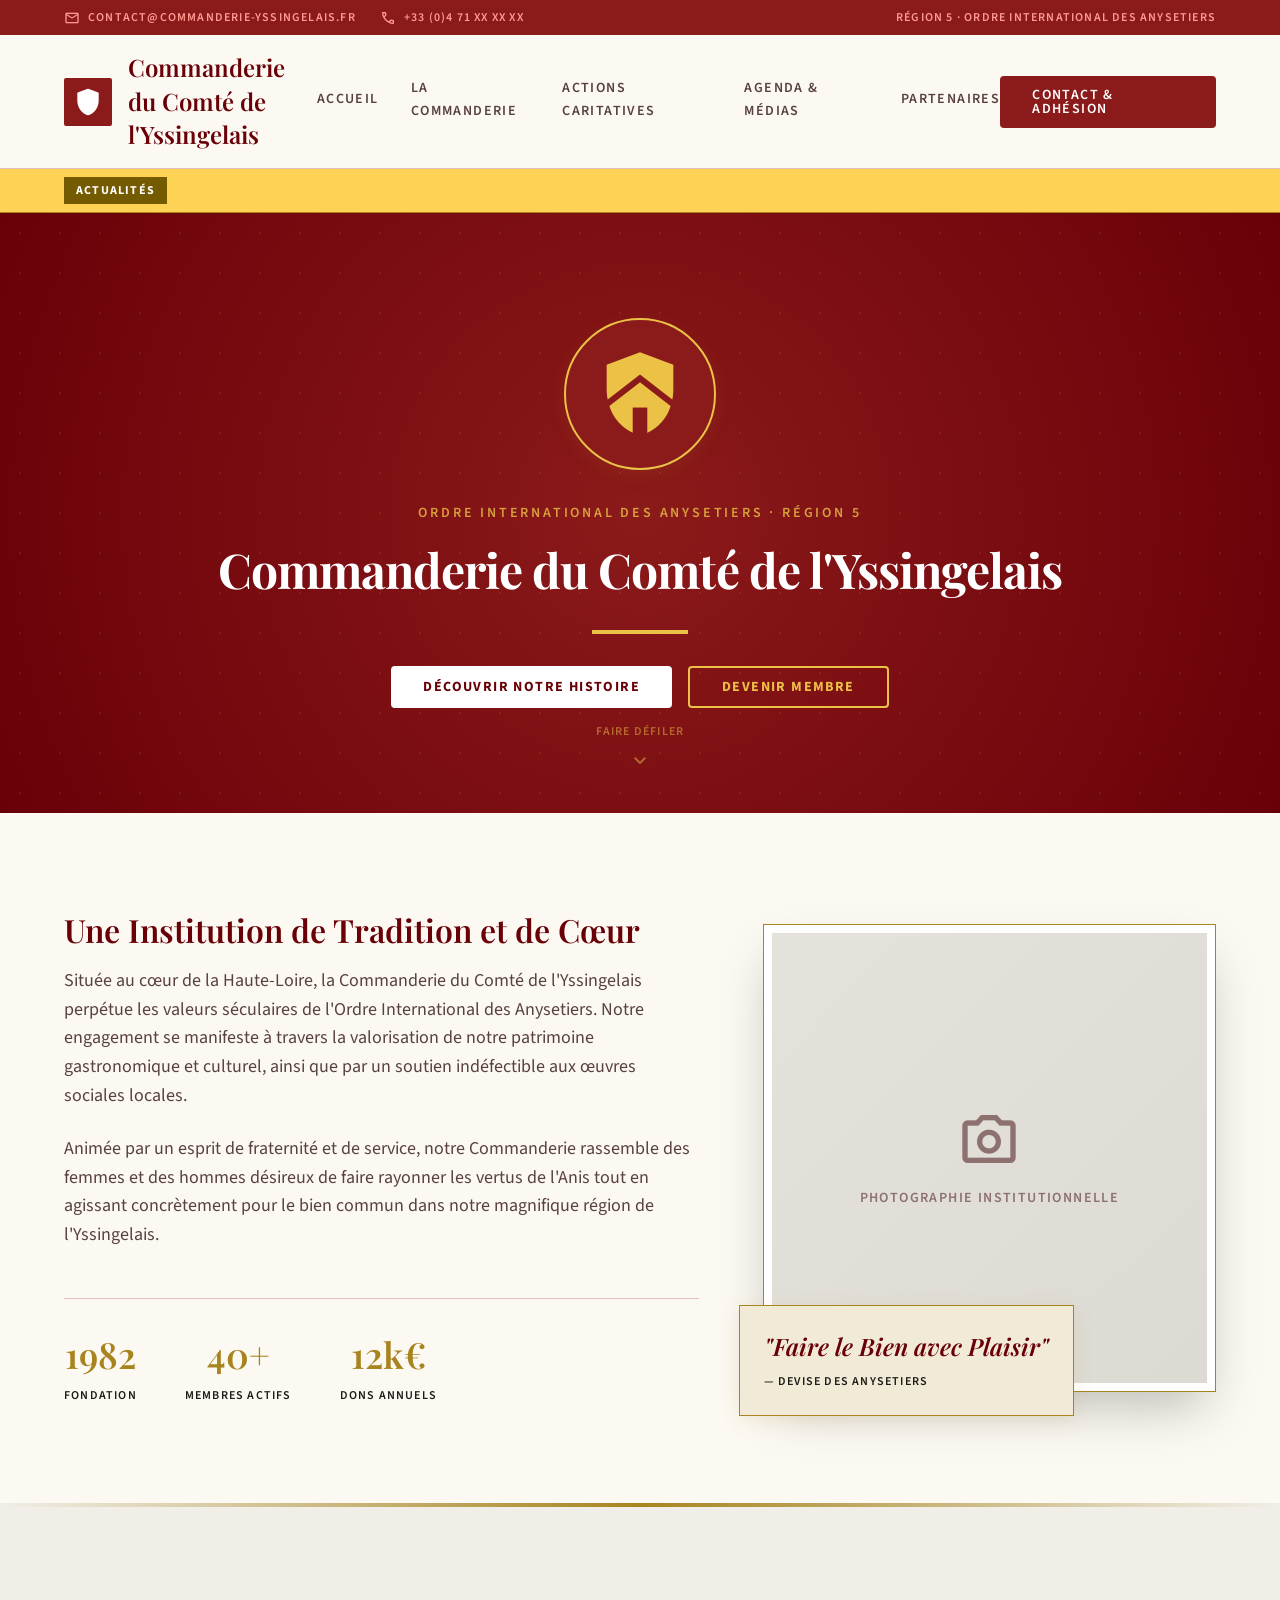
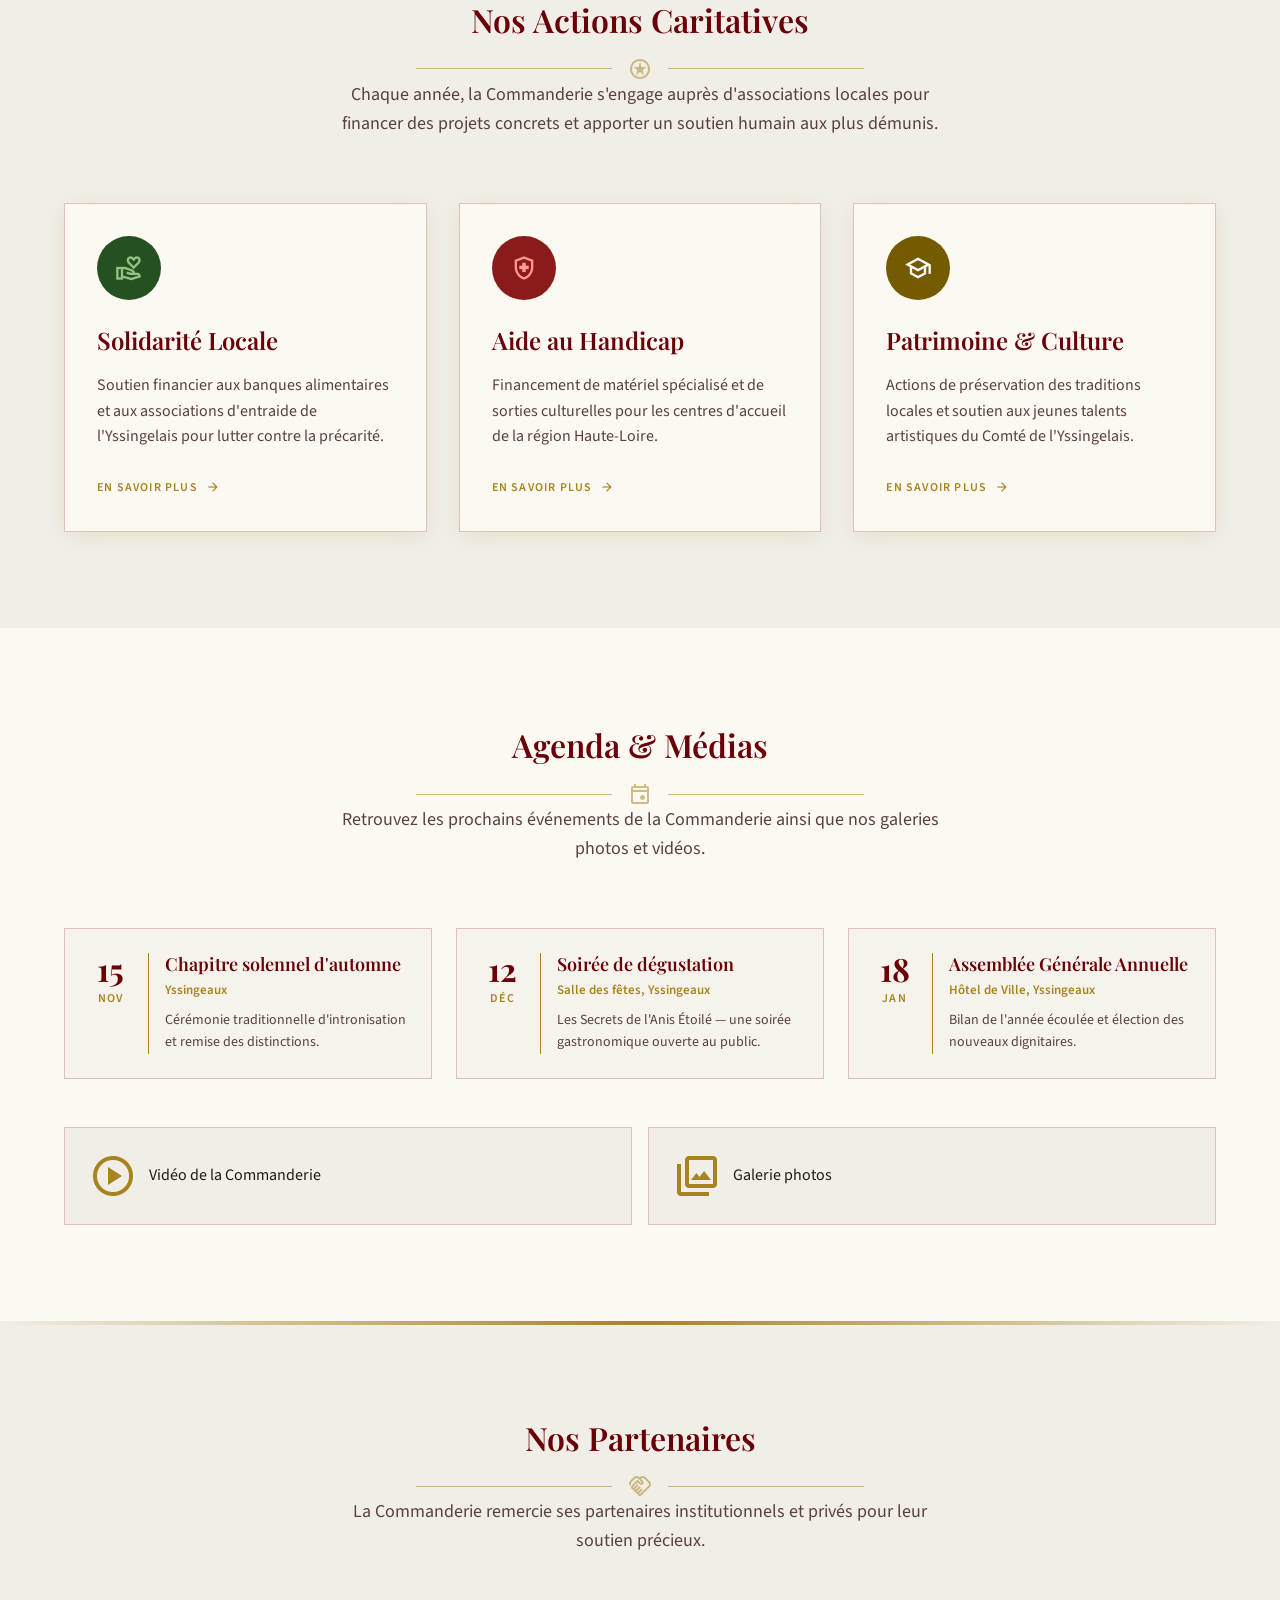
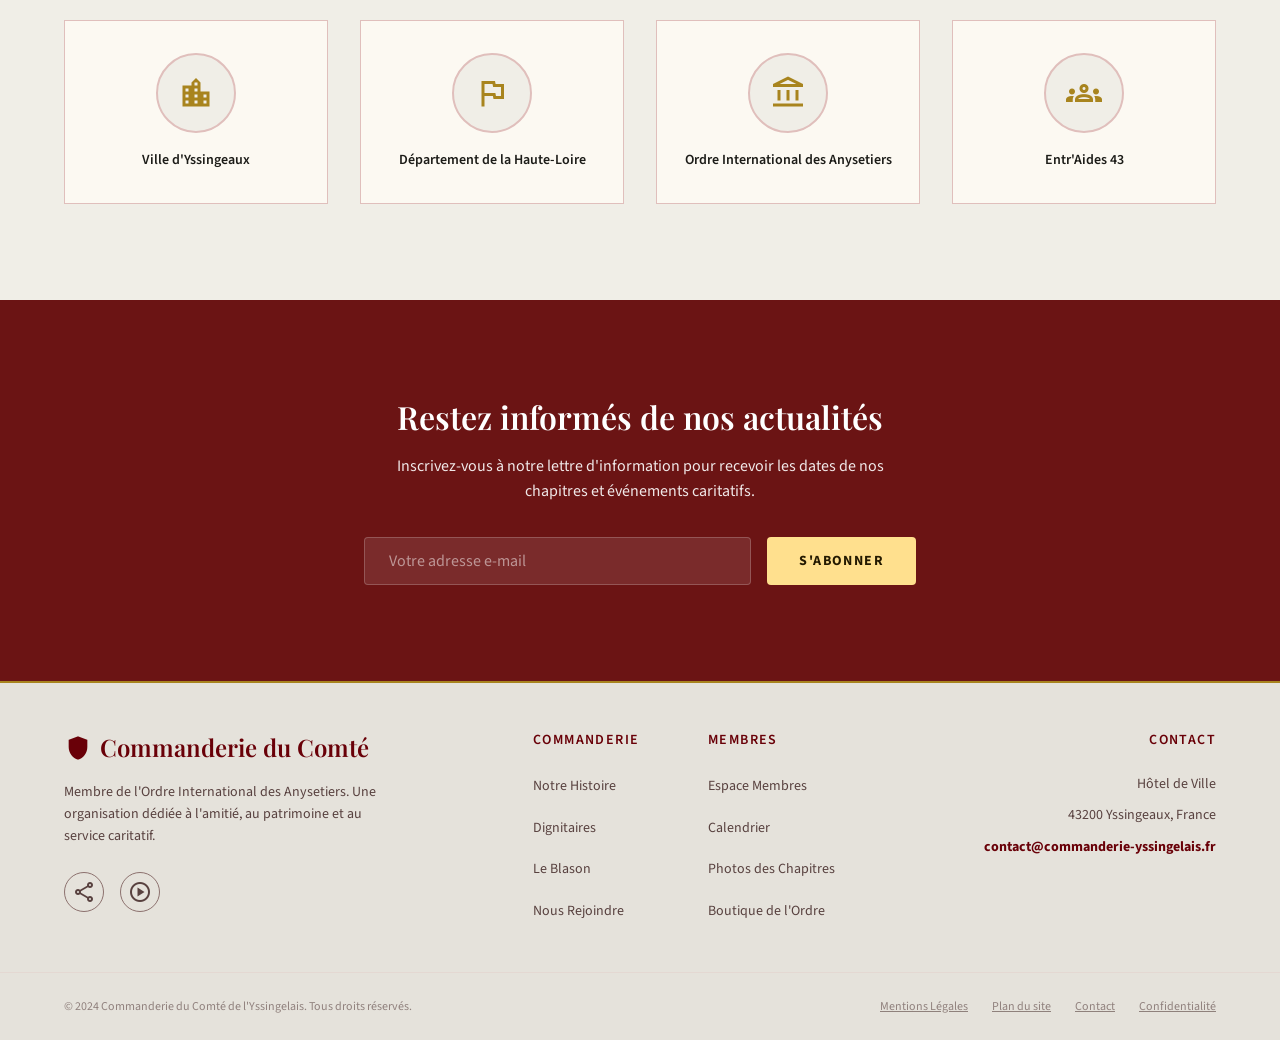
==== index.html @ c990028e "Premiere version" ====
<!DOCTYPE html>
<html lang="fr">
<head>
  <meta charset="UTF-8">
  <meta name="viewport" content="width=device-width, initial-scale=1.0">
  <title>Commanderie du Comté de l'Yssingelais | Accueil</title>
  <link rel="preconnect" href="https://fonts.googleapis.com">
  <link rel="preconnect" href="https://fonts.gstatic.com" crossorigin>
  <link href="https://fonts.googleapis.com/css2?family=Playfair+Display:ital,wght@0,400;0,600;0,700;1,400&family=Source+Sans+3:wght@400;600;700&display=swap" rel="stylesheet">
  <link href="https://fonts.googleapis.com/css2?family=Material+Symbols+Outlined:wght,FILL@100..700,0..1&display=swap" rel="stylesheet">
  <link rel="stylesheet" href="styles.css">
</head>
<body>
  <!-- Top Info Bar -->
  <div class="top-bar">
    <div class="container top-bar-inner">
      <div class="top-bar-contacts">
        <a href="mailto:contact@commanderie-yssingelais.fr" class="top-bar-link">
          <span class="material-symbols-outlined icon-sm">mail</span>
          contact@commanderie-yssingelais.fr
        </a>
        <span class="top-bar-link">
          <span class="material-symbols-outlined icon-sm">call</span>
          +33 (0)4 71 XX XX XX
        </span>
      </div>
      <div class="top-bar-region">Région 5 · Ordre International des Anysetiers</div>
    </div>
  </div>

  <!-- Header -->
  <header class="header">
    <div class="container header-inner">
      <div class="header-brand">
        <div class="brand-icon">
          <span class="material-symbols-outlined icon-shield">shield</span>
        </div>
        <div class="brand-title">Commanderie du Comté de l'Yssingelais</div>
      </div>
      <nav class="nav-desktop" id="navDesktop">
        <a href="#accueil" class="nav-link active">Accueil</a>
        <a href="#commanderie" class="nav-link">La Commanderie</a>
        <a href="#actions" class="nav-link">Actions caritatives</a>
        <a href="#agenda" class="nav-link">Agenda &amp; Médias</a>
        <a href="#partenaires" class="nav-link">Partenaires</a>
      </nav>
      <div class="header-actions">
        <a href="#contact" class="btn btn-primary">Contact &amp; Adhésion</a>
        <button class="menu-toggle" id="menuToggle" aria-label="Menu">
          <span class="material-symbols-outlined text-primary">menu</span>
        </button>
      </div>
    </div>
    <!-- Mobile Nav -->
    <div class="nav-mobile" id="navMobile">
      <a href="#accueil" class="nav-link active">Accueil</a>
      <a href="#commanderie" class="nav-link">La Commanderie</a>
      <a href="#actions" class="nav-link">Actions caritatives</a>
      <a href="#agenda" class="nav-link">Agenda &amp; Médias</a>
      <a href="#partenaires" class="nav-link">Partenaires</a>
      <a href="#contact" class="nav-link">Contact &amp; Adhésion</a>
    </div>
  </header>

  <!-- News Ticker -->
  <div class="ticker">
    <div class="container ticker-inner">
      <div class="ticker-label">ACTUALITÉS</div>
      <div class="ticker-track-wrap">
        <div class="ticker-track" id="tickerTrack">
          <span>Chapitre solennel d'automne — 15 novembre 2025 à Yssingeaux</span>
          <span class="ticker-bullet">◆</span>
          <span>Don de 2 500 € remis à l'association Entr'Aides 43</span>
          <span class="ticker-bullet">◆</span>
          <span>Prochaine soirée de dégustation — Secrets de l'Anis Étoilé</span>
          <span class="ticker-bullet">◆</span>
          <span>Inauguration de la nouvelle stèle commémorative en Haute-Loire</span>
        </div>
      </div>
    </div>
  </div>

  <main>
    <!-- Hero -->
    <section id="accueil" class="hero">
      <div class="hero-overlay"></div>
      <div class="hero-content">
        <div class="hero-emblem">
          <span class="material-symbols-outlined icon-emblem">shield_with_house</span>
        </div>
        <p class="hero-subtitle">ORDRE INTERNATIONAL DES ANYSETIERS · RÉGION 5</p>
        <h1 class="hero-title">Commanderie du Comté de l'Yssingelais</h1>
        <div class="hero-divider"></div>
        <div class="hero-buttons">
          <a href="#commanderie" class="btn btn-light">Découvrir notre histoire</a>
          <a href="#contact" class="btn btn-outline-light">Devenir membre</a>
        </div>
      </div>
      <div class="hero-scroll">
        <span class="scroll-label">Faire défiler</span>
        <span class="material-symbols-outlined">expand_more</span>
      </div>
    </section>

    <!-- Presentation -->
    <section id="commanderie" class="section section-presentation">
      <div class="container">
        <div class="pres-grid">
          <div class="pres-text">
            <h2 class="section-title">Une Institution de Tradition et de Cœur</h2>
            <div class="pres-body">
              <p>Située au cœur de la Haute-Loire, la Commanderie du Comté de l'Yssingelais perpétue les valeurs séculaires de l'Ordre International des Anysetiers. Notre engagement se manifeste à travers la valorisation de notre patrimoine gastronomique et culturel, ainsi que par un soutien indéfectible aux œuvres sociales locales.</p>
              <p>Animée par un esprit de fraternité et de service, notre Commanderie rassemble des femmes et des hommes désireux de faire rayonner les vertus de l'Anis tout en agissant concrètement pour le bien commun dans notre magnifique région de l'Yssingelais.</p>
            </div>
            <div class="pres-stats">
              <div class="stat">
                <span class="stat-number">1982</span>
                <span class="stat-label">Fondation</span>
              </div>
              <div class="stat">
                <span class="stat-number">40+</span>
                <span class="stat-label">Membres Actifs</span>
              </div>
              <div class="stat">
                <span class="stat-number">12k€</span>
                <span class="stat-label">Dons Annuels</span>
              </div>
            </div>
          </div>
          <div class="pres-image-wrap">
            <div class="pres-image-frame">
              <div class="pres-image-placeholder">
                <span class="material-symbols-outlined icon-placeholder">photo_camera</span>
                <span class="placeholder-text">Photographie institutionnelle</span>
              </div>
            </div>
            <div class="pres-quote">
              <p class="quote-text">"Faire le Bien avec Plaisir"</p>
              <p class="quote-author">— Devise des Anysetiers</p>
            </div>
          </div>
        </div>
      </div>
    </section>

    <!-- Actions -->
    <section id="actions" class="section section-actions">
      <div class="section-accent-line"></div>
      <div class="container">
        <div class="section-header-center">
          <h2 class="section-title">Nos Actions Caritatives</h2>
          <div class="heraldic-divider">
            <span class="material-symbols-outlined text-gold">stars</span>
          </div>
          <p class="section-desc">Chaque année, la Commanderie s'engage auprès d'associations locales pour financer des projets concrets et apporter un soutien humain aux plus démunis.</p>
        </div>
        <div class="cards-grid">
          <div class="card">
            <div class="card-icon card-icon-green">
              <span class="material-symbols-outlined">volunteer_activism</span>
            </div>
            <h3 class="card-title">Solidarité Locale</h3>
            <p class="card-text">Soutien financier aux banques alimentaires et aux associations d'entraide de l'Yssingelais pour lutter contre la précarité.</p>
            <a href="#" class="card-link">En savoir plus <span class="material-symbols-outlined icon-arrow">arrow_forward</span></a>
          </div>
          <div class="card">
            <div class="card-icon card-icon-red">
              <span class="material-symbols-outlined">health_and_safety</span>
            </div>
            <h3 class="card-title">Aide au Handicap</h3>
            <p class="card-text">Financement de matériel spécialisé et de sorties culturelles pour les centres d'accueil de la région Haute-Loire.</p>
            <a href="#" class="card-link">En savoir plus <span class="material-symbols-outlined icon-arrow">arrow_forward</span></a>
          </div>
          <div class="card">
            <div class="card-icon card-icon-gold">
              <span class="material-symbols-outlined">school</span>
            </div>
            <h3 class="card-title">Patrimoine &amp; Culture</h3>
            <p class="card-text">Actions de préservation des traditions locales et soutien aux jeunes talents artistiques du Comté de l'Yssingelais.</p>
            <a href="#" class="card-link">En savoir plus <span class="material-symbols-outlined icon-arrow">arrow_forward</span></a>
          </div>
        </div>
      </div>
    </section>

    <!-- Agenda -->
    <section id="agenda" class="section section-agenda">
      <div class="container">
        <div class="section-header-center">
          <h2 class="section-title">Agenda &amp; Médias</h2>
          <div class="heraldic-divider">
            <span class="material-symbols-outlined text-gold">event</span>
          </div>
          <p class="section-desc">Retrouvez les prochains événements de la Commanderie ainsi que nos galeries photos et vidéos.</p>
        </div>
        <div class="agenda-grid">
          <div class="event-card">
            <div class="event-date">
              <span class="event-day">15</span>
              <span class="event-month">NOV</span>
            </div>
            <div class="event-info">
              <h4>Chapitre solennel d'automne</h4>
              <p class="event-location">Yssingeaux</p>
              <p class="event-desc">Cérémonie traditionnelle d'intronisation et remise des distinctions.</p>
            </div>
          </div>
          <div class="event-card">
            <div class="event-date">
              <span class="event-day">12</span>
              <span class="event-month">DÉC</span>
            </div>
            <div class="event-info">
              <h4>Soirée de dégustation</h4>
              <p class="event-location">Salle des fêtes, Yssingeaux</p>
              <p class="event-desc">Les Secrets de l'Anis Étoilé — une soirée gastronomique ouverte au public.</p>
            </div>
          </div>
          <div class="event-card">
            <div class="event-date">
              <span class="event-day">18</span>
              <span class="event-month">JAN</span>
            </div>
            <div class="event-info">
              <h4>Assemblée Générale Annuelle</h4>
              <p class="event-location">Hôtel de Ville, Yssingeaux</p>
              <p class="event-desc">Bilan de l'année écoulée et élection des nouveaux dignitaires.</p>
            </div>
          </div>
        </div>
        <div class="media-gallery">
          <div class="media-item media-placeholder">
            <span class="material-symbols-outlined icon-media">play_circle</span>
            <span>Vidéo de la Commanderie</span>
          </div>
          <div class="media-item media-placeholder">
            <span class="material-symbols-outlined icon-media">photo_library</span>
            <span>Galerie photos</span>
          </div>
        </div>
      </div>
    </section>

    <!-- Partenaires -->
    <section id="partenaires" class="section section-partenaires">
      <div class="section-accent-line"></div>
      <div class="container">
        <div class="section-header-center">
          <h2 class="section-title">Nos Partenaires</h2>
          <div class="heraldic-divider">
            <span class="material-symbols-outlined text-gold">handshake</span>
          </div>
          <p class="section-desc">La Commanderie remercie ses partenaires institutionnels et privés pour leur soutien précieux.</p>
        </div>
        <div class="partners-grid">
          <div class="partner-card">
            <div class="partner-placeholder">
              <span class="material-symbols-outlined">location_city</span>
            </div>
            <p class="partner-name">Ville d'Yssingeaux</p>
          </div>
          <div class="partner-card">
            <div class="partner-placeholder">
              <span class="material-symbols-outlined">flag</span>
            </div>
            <p class="partner-name">Département de la Haute-Loire</p>
          </div>
          <div class="partner-card">
            <div class="partner-placeholder">
              <span class="material-symbols-outlined">account_balance</span>
            </div>
            <p class="partner-name">Ordre International des Anysetiers</p>
          </div>
          <div class="partner-card">
            <div class="partner-placeholder">
              <span class="material-symbols-outlined">groups</span>
            </div>
            <p class="partner-name">Entr'Aides 43</p>
          </div>
        </div>
      </div>
    </section>

    <!-- Newsletter -->
    <section id="contact" class="section section-newsletter">
      <div class="container newsletter-inner">
        <h2 class="newsletter-title">Restez informés de nos actualités</h2>
        <p class="newsletter-desc">Inscrivez-vous à notre lettre d'information pour recevoir les dates de nos chapitres et événements caritatifs.</p>
        <form class="newsletter-form" id="newsletterForm">
          <input type="email" class="newsletter-input" placeholder="Votre adresse e-mail" required>
          <button type="submit" class="btn btn-gold">S'abonner</button>
        </form>
      </div>
    </section>
  </main>

  <!-- Footer -->
  <footer class="footer">
    <div class="container footer-main">
      <div class="footer-brand">
        <div class="footer-logo">
          <span class="material-symbols-outlined icon-shield">shield</span>
          <span class="footer-brand-name">Commanderie du Comté</span>
        </div>
        <p class="footer-desc">Membre de l'Ordre International des Anysetiers. Une organisation dédiée à l'amitié, au patrimoine et au service caritatif.</p>
        <div class="footer-social">
          <a href="#" class="social-link" aria-label="Partager">
            <span class="material-symbols-outlined">share</span>
          </a>
          <a href="#" class="social-link" aria-label="Vidéo">
            <span class="material-symbols-outlined">play_circle</span>
          </a>
        </div>
      </div>
      <div class="footer-links">
        <div class="footer-col">
          <h4 class="footer-heading">Commanderie</h4>
          <ul>
            <li><a href="#">Notre Histoire</a></li>
            <li><a href="#">Dignitaires</a></li>
            <li><a href="#">Le Blason</a></li>
            <li><a href="#">Nous Rejoindre</a></li>
          </ul>
        </div>
        <div class="footer-col">
          <h4 class="footer-heading">Membres</h4>
          <ul>
            <li><a href="#">Espace Membres</a></li>
            <li><a href="#">Calendrier</a></li>
            <li><a href="#">Photos des Chapitres</a></li>
            <li><a href="#">Boutique de l'Ordre</a></li>
          </ul>
        </div>
      </div>
      <div class="footer-contact">
        <h4 class="footer-heading">Contact</h4>
        <p>Hôtel de Ville</p>
        <p>43200 Yssingeaux, France</p>
        <a href="mailto:contact@commanderie-yssingelais.fr" class="footer-email">contact@commanderie-yssingelais.fr</a>
      </div>
    </div>
    <div class="footer-bottom">
      <div class="container footer-bottom-inner">
        <p>&copy; 2024 Commanderie du Comté de l'Yssingelais. Tous droits réservés.</p>
        <div class="footer-legal">
          <a href="#">Mentions Légales</a>
          <a href="#">Plan du site</a>
          <a href="#">Contact</a>
          <a href="#">Confidentialité</a>
        </div>
      </div>
    </div>
  </footer>

  <script src="script.js"></script>
</body>
</html>
---- styles.css ----
/* ============================================
   Héraldique & Prestige — Design System
   Commanderie du Comté de l'Yssingelais
   ============================================ */

/* --- Reset & Base --- */
*,
*::before,
*::after {
  margin: 0;
  padding: 0;
  box-sizing: border-box;
}

html {
  scroll-behavior: smooth;
}

body {
  font-family: 'Source Sans 3', sans-serif;
  font-size: 16px;
  line-height: 1.6;
  color: #1c1c18;
  background-color: #fcf9f2;
  overflow-x: hidden;
  -webkit-font-smoothing: antialiased;
}

a {
  text-decoration: none;
  color: inherit;
}

ul {
  list-style: none;
}

img {
  max-width: 100%;
  display: block;
}

/* --- Container --- */
.container {
  max-width: 1200px;
  margin: 0 auto;
  padding-left: 24px;
  padding-right: 24px;
}

/* --- Typography --- */
h1, h2, h3, h4 {
  font-family: 'Playfair Display', serif;
  font-weight: 600;
  line-height: 1.3;
}

.section-title {
  font-family: 'Playfair Display', serif;
  font-size: 32px;
  font-weight: 600;
  line-height: 1.3;
  color: #690008;
  margin-bottom: 1rem;
}

.section-desc {
  color: #58413f;
  max-width: 600px;
  margin: 0 auto;
  font-size: 18px;
  line-height: 1.6;
}

.section-header-center {
  text-align: center;
  margin-bottom: 4rem;
}

/* --- Material Icons --- */
.material-symbols-outlined {
  font-variation-settings: 'FILL' 0, 'wght' 400, 'GRAD' 0, 'opsz' 24;
  vertical-align: middle;
}

.icon-sm {
  font-size: 16px;
}

.icon-shield {
  font-size: 32px;
  color: #fff;
  font-variation-settings: 'FILL' 1;
}

/* --- Buttons --- */
.btn {
  display: inline-flex;
  align-items: center;
  justify-content: center;
  font-family: 'Source Sans 3', sans-serif;
  font-size: 14px;
  font-weight: 600;
  letter-spacing: 0.1em;
  text-transform: uppercase;
  line-height: 1;
  padding: 0.75rem 2rem;
  border-radius: 0.25rem;
  border: none;
  cursor: pointer;
  transition: all 0.3s ease;
}

.btn-primary {
  background-color: #8b1a1a;
  color: #fff;
}

.btn-primary:hover {
  background-color: #6B1414;
  box-shadow: 0 0 0 1px #A8841E;
}

.btn-light {
  background-color: #fff;
  color: #690008;
  font-weight: 700;
}

.btn-light:hover {
  background-color: #f0eee7;
}

.btn-outline-light {
  background-color: transparent;
  color: #ecc246;
  border: 2px solid #ecc246;
  font-weight: 700;
}

.btn-outline-light:hover {
  background-color: rgba(236, 194, 70, 0.1);
}

.btn-gold {
  background-color: #ffe08e;
  color: #241a00;
  font-weight: 700;
}

.btn-gold:hover {
  background-color: #ecc246;
}

/* --- Top Bar --- */
.top-bar {
  background-color: #8b1a1a;
  color: #ff9a91;
  padding: 0.5rem 0;
  font-size: 12px;
  font-weight: 600;
  letter-spacing: 0.1em;
  text-transform: uppercase;
}

.top-bar-inner {
  display: flex;
  justify-content: space-between;
  align-items: center;
}

.top-bar-contacts {
  display: flex;
  gap: 1.5rem;
}

.top-bar-link {
  display: flex;
  align-items: center;
  gap: 0.5rem;
  color: inherit;
  transition: color 0.2s;
}

.top-bar-link:hover {
  color: #fff;
}

.top-bar-region {
  display: none;
}

@media (min-width: 768px) {
  .top-bar-region {
    display: block;
  }
}

/* --- Header --- */
.header {
  background-color: #fcf9f2;
  border-bottom: 1px solid #e0bfbc;
  position: sticky;
  top: 0;
  z-index: 50;
}

.header-inner {
  display: flex;
  justify-content: space-between;
  align-items: center;
  padding-top: 1rem;
  padding-bottom: 1rem;
}

.header-brand {
  display: flex;
  align-items: center;
  gap: 1rem;
}

.brand-icon {
  width: 48px;
  height: 48px;
  background-color: #8b1a1a;
  border-radius: 0.125rem;
  display: flex;
  align-items: center;
  justify-content: center;
  padding: 0.5rem;
}

.brand-title {
  font-family: 'Playfair Display', serif;
  font-size: 24px;
  font-weight: 600;
  line-height: 1.4;
  color: #690008;
  max-width: 200px;
}

.nav-desktop {
  display: none;
}

@media (min-width: 1024px) {
  .nav-desktop {
    display: flex;
    align-items: center;
    gap: 2rem;
  }
}

.nav-link {
  font-family: 'Source Sans 3', sans-serif;
  font-size: 14px;
  font-weight: 600;
  letter-spacing: 0.1em;
  text-transform: uppercase;
  color: #58413f;
  transition: color 0.2s;
  padding-bottom: 0.25rem;
}

.nav-link:hover {
  color: #690008;
}

.nav-link.active {
  color: #690008;
  border-bottom: 2px solid #690008;
  font-weight: 700;
}

.header-actions {
  display: flex;
  align-items: center;
  gap: 1rem;
}

.menu-toggle {
  display: flex;
  align-items: center;
  background: none;
  border: none;
  cursor: pointer;
  padding: 0.5rem;
  color: #690008;
}

@media (min-width: 1024px) {
  .menu-toggle {
    display: none;
  }
}

/* --- Mobile Nav --- */
.nav-mobile {
  display: none;
  flex-direction: column;
  gap: 0.5rem;
  padding: 1rem 24px;
  background-color: #fcf9f2;
  border-top: 1px solid #e0bfbc;
}

.nav-mobile.open {
  display: flex;
}

.nav-mobile .nav-link {
  padding: 0.5rem 0;
}

/* --- Ticker --- */
.ticker {
  background-color: #fed255;
  border-bottom: 1px solid #A8841E;
  overflow: hidden;
  padding: 0.5rem 0;
}

.ticker-inner {
  display: flex;
  align-items: center;
}

.ticker-label {
  background-color: #755b00;
  color: #fff;
  padding: 0.25rem 0.75rem;
  font-size: 12px;
  font-weight: 700;
  letter-spacing: 0.1em;
  text-transform: uppercase;
  flex-shrink: 0;
  margin-right: 1rem;
  z-index: 10;
}

.ticker-track-wrap {
  overflow: hidden;
  white-space: nowrap;
  width: 100%;
  font-style: italic;
  color: #735a00;
}

.ticker-track {
  display: inline-block;
  padding-left: 100%;
  animation: ticker 40s linear infinite;
}

.ticker-track:hover {
  animation-play-state: paused;
}

.ticker-bullet {
  color: #A8841E;
  margin: 0 1.5rem;
}

@keyframes ticker {
  0% { transform: translate3d(0, 0, 0); }
  100% { transform: translate3d(-100%, 0, 0); }
}

/* --- Hero --- */
.hero {
  position: relative;
  height: 600px;
  display: flex;
  align-items: center;
  justify-content: center;
  overflow: hidden;
  background: radial-gradient(circle at center, #8b1a1a 0%, #690008 100%);
}

.hero-overlay {
  position: absolute;
  inset: 0;
  opacity: 0.1;
  background-image: radial-gradient(#ecc246 1px, transparent 1px);
  background-size: 40px 40px;
}

.hero-content {
  position: relative;
  z-index: 10;
  text-align: center;
  padding: 0 24px;
  display: flex;
  flex-direction: column;
  align-items: center;
}

.hero-emblem {
  margin-bottom: 2rem;
  padding: 1.5rem;
  border: 2px solid #ecc246;
  border-radius: 50%;
  background-color: #8b1a1a;
  box-shadow: 0 4px 20px -2px rgba(168, 132, 30, 0.15);
  transition: transform 0.7s ease;
}

.hero-emblem:hover {
  transform: scale(1.05);
}

.icon-emblem {
  font-size: 100px;
  color: #ecc246;
  font-variation-settings: 'FILL' 1;
}

.hero-subtitle {
  font-family: 'Source Sans 3', sans-serif;
  font-size: 14px;
  font-weight: 600;
  letter-spacing: 0.1em;
  text-transform: uppercase;
  color: #ecc246;
  margin-bottom: 1rem;
  opacity: 0.8;
  letter-spacing: 0.2em;
}

.hero-title {
  font-family: 'Playfair Display', serif;
  font-size: 48px;
  font-weight: 700;
  line-height: 1.2;
  letter-spacing: -0.02em;
  color: #fff;
  margin-bottom: 2rem;
  max-width: 900px;
}

.hero-divider {
  width: 6rem;
  height: 4px;
  background-color: #ecc246;
  margin-bottom: 2rem;
}

.hero-buttons {
  display: flex;
  gap: 1rem;
  flex-wrap: wrap;
  justify-content: center;
}

.hero-scroll {
  position: absolute;
  bottom: 2.5rem;
  left: 50%;
  transform: translateX(-50%);
  display: flex;
  flex-direction: column;
  align-items: center;
  color: rgba(236, 194, 70, 0.5);
  animation: bounce 2s infinite;
}

.scroll-label {
  font-size: 12px;
  font-weight: 600;
  letter-spacing: 0.1em;
  text-transform: uppercase;
  margin-bottom: 0.5rem;
}

@keyframes bounce {
  0%, 20%, 50%, 80%, 100% { transform: translateX(-50%) translateY(0); }
  40% { transform: translateX(-50%) translateY(-10px); }
  60% { transform: translateX(-50%) translateY(-5px); }
}

/* --- Sections --- */
.section {
  padding: 6rem 0;
}

.section-accent-line {
  position: absolute;
  top: 0;
  left: 0;
  width: 100%;
  height: 4px;
  background: linear-gradient(to right, transparent, #A8841E, transparent);
}

.section-actions {
  background-color: #f0eee7;
  position: relative;
  overflow: hidden;
}

.section-agenda {
  background-color: #fcf9f2;
}

.section-partenaires {
  background-color: #f0eee7;
  position: relative;
  overflow: hidden;
}

/* --- Presentation --- */
.section-presentation {
  background-color: #fcf9f2;
}

.pres-grid {
  display: grid;
  grid-template-columns: 1fr;
  gap: 4rem;
  align-items: center;
}

@media (min-width: 1024px) {
  .pres-grid {
    grid-template-columns: 7fr 5fr;
  }
}

.pres-body {
  display: flex;
  flex-direction: column;
  gap: 1.5rem;
  color: #58413f;
  font-size: 18px;
  line-height: 1.6;
}

.pres-stats {
  display: flex;
  align-items: center;
  gap: 3rem;
  margin-top: 3rem;
  padding-top: 2rem;
  border-top: 1px solid #e0bfbc;
}

.stat {
  text-align: center;
}

.stat-number {
  display: block;
  font-family: 'Playfair Display', serif;
  font-size: 36px;
  font-weight: 600;
  line-height: 1.3;
  color: #A8841E;
  margin-bottom: 0.25rem;
}

.stat-label {
  font-size: 12px;
  font-weight: 600;
  letter-spacing: 0.1em;
  text-transform: uppercase;
}

.pres-image-wrap {
  position: relative;
}

.pres-image-frame {
  padding: 0.5rem;
  background-color: #fff;
  border: 1px solid #A8841E;
  box-shadow: 0 25px 50px -12px rgba(0, 0, 0, 0.25);
}

.pres-image-placeholder {
  height: 450px;
  background: linear-gradient(135deg, #e5e2db 0%, #dcdad3 100%);
  display: flex;
  flex-direction: column;
  align-items: center;
  justify-content: center;
  gap: 1rem;
  color: #8c716e;
}

.icon-placeholder {
  font-size: 64px;
}

.placeholder-text {
  font-size: 14px;
  font-weight: 600;
  letter-spacing: 0.1em;
  text-transform: uppercase;
}

.pres-quote {
  display: none;
  position: absolute;
  bottom: -1.5rem;
  left: -1.5rem;
  background-color: #F0EAD6;
  padding: 1.5rem;
  border: 1px solid #A8841E;
  box-shadow: 0 4px 20px -2px rgba(168, 132, 30, 0.15);
}

@media (min-width: 768px) {
  .pres-quote {
    display: block;
  }
}

.quote-text {
  font-family: 'Playfair Display', serif;
  font-size: 24px;
  font-weight: 600;
  line-height: 1.4;
  color: #690008;
  font-style: italic;
}

.quote-author {
  font-size: 12px;
  font-weight: 600;
  letter-spacing: 0.1em;
  text-transform: uppercase;
  margin-top: 0.5rem;
}

/* --- Heraldic Divider --- */
.heraldic-divider {
  display: flex;
  align-items: center;
  justify-content: center;
  gap: 1rem;
  max-width: 28rem;
  margin: 0 auto;
  opacity: 0.5;
}

.heraldic-divider::before,
.heraldic-divider::after {
  content: '';
  flex: 1;
  height: 1px;
  background: #A8841E;
}

.text-gold {
  color: #A8841E;
}

/* --- Cards --- */
.cards-grid {
  display: grid;
  grid-template-columns: 1fr;
  gap: 2rem;
}

@media (min-width: 768px) {
  .cards-grid {
    grid-template-columns: repeat(3, 1fr);
  }
}

.card {
  background-color: #fcf9f2;
  padding: 2rem;
  border: 1px solid #e0bfbc;
  transition: all 0.3s ease;
  box-shadow: 0 4px 20px -2px rgba(168, 132, 30, 0.15);
}

.card:hover {
  border-color: #A8841E;
}

.card-icon {
  width: 64px;
  height: 64px;
  border-radius: 50%;
  display: flex;
  align-items: center;
  justify-content: center;
  margin-bottom: 1.5rem;
  transition: transform 0.3s ease;
}

.card:hover .card-icon {
  transform: scale(1.1);
}

.card-icon .material-symbols-outlined {
  font-size: 28px;
}

.card-icon-green {
  background-color: #24511f;
  color: #91c384;
}

.card-icon-red {
  background-color: #8b1a1a;
  color: #ff9a91;
}

.card-icon-gold {
  background-color: #755b00;
  color: #fff;
}

.card-title {
  font-family: 'Playfair Display', serif;
  font-size: 24px;
  font-weight: 600;
  line-height: 1.4;
  color: #690008;
  margin-bottom: 1rem;
}

.card-text {
  color: #58413f;
  margin-bottom: 1.5rem;
}

.card-link {
  display: inline-flex;
  align-items: center;
  gap: 0.5rem;
  color: #A8841E;
  font-size: 12px;
  font-weight: 600;
  letter-spacing: 0.1em;
  text-transform: uppercase;
  transition: transform 0.3s ease;
}

.card-link:hover {
  transform: translateX(8px);
}

.icon-arrow {
  font-size: 14px;
}

/* --- Agenda --- */
.agenda-grid {
  display: grid;
  grid-template-columns: 1fr;
  gap: 1.5rem;
  margin-bottom: 3rem;
}

@media (min-width: 768px) {
  .agenda-grid {
    grid-template-columns: repeat(3, 1fr);
  }
}

.event-card {
  display: flex;
  gap: 1rem;
  background-color: #f6f3ec;
  border: 1px solid #e0bfbc;
  padding: 1.5rem;
  transition: border-color 0.3s;
}

.event-card:hover {
  border-color: #A8841E;
}

.event-date {
  text-align: center;
  min-width: 60px;
  padding-right: 1rem;
  border-right: 1px solid #A8841E;
}

.event-day {
  display: block;
  font-family: 'Playfair Display', serif;
  font-size: 32px;
  font-weight: 700;
  color: #690008;
  line-height: 1;
}

.event-month {
  font-size: 12px;
  font-weight: 600;
  letter-spacing: 0.1em;
  text-transform: uppercase;
  color: #A8841E;
}

.event-info h4 {
  font-family: 'Playfair Display', serif;
  font-size: 18px;
  font-weight: 600;
  color: #690008;
  margin-bottom: 0.25rem;
}

.event-location {
  font-size: 13px;
  color: #A8841E;
  font-weight: 600;
  margin-bottom: 0.5rem;
}

.event-desc {
  color: #58413f;
  font-size: 14px;
}

.media-gallery {
  display: grid;
  grid-template-columns: 1fr;
  gap: 1rem;
}

@media (min-width: 768px) {
  .media-gallery {
    grid-template-columns: repeat(2, 1fr);
  }
}

.media-item {
  display: flex;
  align-items: center;
  gap: 0.75rem;
  padding: 1.5rem;
  border: 1px solid #e0bfbc;
  background-color: #f0eee7;
  transition: border-color 0.3s;
}

.media-item:hover {
  border-color: #A8841E;
}

.icon-media {
  font-size: 48px;
  color: #A8841E;
}

/* --- Partners --- */
.partners-grid {
  display: grid;
  grid-template-columns: repeat(2, 1fr);
  gap: 2rem;
}

@media (min-width: 768px) {
  .partners-grid {
    grid-template-columns: repeat(4, 1fr);
  }
}

.partner-card {
  text-align: center;
  padding: 2rem 1rem;
  background-color: #fcf9f2;
  border: 1px solid #e0bfbc;
  transition: border-color 0.3s, transform 0.3s;
}

.partner-card:hover {
  border-color: #A8841E;
  transform: translateY(-4px);
}

.partner-placeholder {
  width: 80px;
  height: 80px;
  margin: 0 auto 1rem;
  border-radius: 50%;
  background-color: #f0eee7;
  border: 2px solid #e0bfbc;
  display: flex;
  align-items: center;
  justify-content: center;
  color: #A8841E;
}

.partner-placeholder .material-symbols-outlined {
  font-size: 36px;
}

.partner-name {
  font-weight: 600;
  color: #1c1c18;
  font-size: 14px;
}

/* --- Newsletter --- */
.section-newsletter {
  background-color: #6B1414;
  color: #fff;
  text-align: center;
}

.newsletter-inner {
  max-width: 600px;
}

.newsletter-title {
  font-family: 'Playfair Display', serif;
  font-size: 32px;
  font-weight: 600;
  line-height: 1.3;
  margin-bottom: 1rem;
}

.newsletter-desc {
  margin-bottom: 2rem;
  opacity: 0.9;
}

.newsletter-form {
  display: flex;
  flex-direction: column;
  gap: 1rem;
}

@media (min-width: 640px) {
  .newsletter-form {
    flex-direction: row;
  }
}

.newsletter-input {
  flex: 1;
  background-color: rgba(255, 255, 255, 0.1);
  border: 1px solid rgba(255, 255, 255, 0.2);
  border-radius: 0.25rem;
  padding: 0.75rem 1.5rem;
  color: #fff;
  outline: none;
  transition: all 0.3s;
  font-family: 'Source Sans 3', sans-serif;
  font-size: 16px;
}

.newsletter-input::placeholder {
  color: rgba(255, 255, 255, 0.5);
}

.newsletter-input:focus {
  background-color: #fff;
  color: #690008;
}

/* --- Footer --- */
.footer {
  background-color: #e5e2db;
  border-top: 2px solid #A8841E;
}

.footer-main {
  display: flex;
  flex-direction: column;
  gap: 3rem;
  padding-top: 3rem;
  padding-bottom: 3rem;
}

@media (min-width: 768px) {
  .footer-main {
    flex-direction: row;
    justify-content: space-between;
    align-items: flex-start;
  }
}

.footer-logo {
  display: flex;
  align-items: center;
  gap: 0.5rem;
  margin-bottom: 1rem;
}

.footer-logo .icon-shield {
  color: #690008;
  font-size: 28px;
}

.footer-brand-name {
  font-family: 'Playfair Display', serif;
  font-size: 24px;
  font-weight: 600;
  line-height: 1.4;
  color: #690008;
}

.footer-brand {
  max-width: 320px;
}

.footer-desc {
  color: #58413f;
  font-size: 14px;
  margin-bottom: 1.5rem;
}

.footer-social {
  display: flex;
  gap: 1rem;
}

.social-link {
  width: 40px;
  height: 40px;
  border-radius: 50%;
  border: 1px solid #8c716e;
  display: flex;
  align-items: center;
  justify-content: center;
  color: #58413f;
  transition: all 0.3s;
}

.social-link:hover {
  background-color: #690008;
  color: #fff;
  border-color: #690008;
}

.footer-links {
  display: grid;
  grid-template-columns: repeat(2, 1fr);
  gap: 3rem;
}

.footer-heading {
  font-family: 'Source Sans 3', sans-serif;
  font-size: 14px;
  font-weight: 600;
  letter-spacing: 0.1em;
  text-transform: uppercase;
  color: #690008;
  margin-bottom: 1.5rem;
}

.footer-col ul {
  display: flex;
  flex-direction: column;
  gap: 1rem;
}

.footer-col a {
  color: #58413f;
  font-size: 14px;
  transition: color 0.2s;
}

.footer-col a:hover {
  color: #690008;
}

.footer-contact {
  text-align: left;
}

@media (min-width: 768px) {
  .footer-contact {
    text-align: right;
  }
}

.footer-contact p {
  color: #58413f;
  font-size: 14px;
  margin-bottom: 0.5rem;
}

.footer-email {
  color: #690008;
  font-weight: 700;
  font-size: 14px;
  transition: text-decoration 0.2s;
}

.footer-email:hover {
  text-decoration: underline;
}

.footer-bottom {
  border-top: 1px solid rgba(224, 191, 188, 0.3);
  padding: 1.5rem 0;
}

.footer-bottom-inner {
  display: flex;
  flex-direction: column;
  align-items: center;
  gap: 1rem;
  font-size: 12px;
  color: rgba(88, 65, 63, 0.6);
}

@media (min-width: 768px) {
  .footer-bottom-inner {
    flex-direction: row;
    justify-content: space-between;
  }
}

.footer-legal {
  display: flex;
  gap: 1.5rem;
  flex-wrap: wrap;
  justify-content: center;
}

.footer-legal a {
  color: rgba(88, 65, 63, 0.6);
  text-decoration: underline;
  transition: color 0.2s;
}

.footer-legal a:hover {
  color: #690008;
}

/* --- Responsive Typography --- */
@media (max-width: 768px) {
  .section-title {
    font-size: 28px;
  }

  .hero-title {
    font-size: 32px;
  }

  .brand-title {
    font-size: 18px;
    max-width: 140px;
  }

  .pres-stats {
    gap: 1.5rem;
  }

  .stat-number {
    font-size: 28px;
  }

  .newsletter-title {
    font-size: 28px;
  }
}

/* --- Fade-in Animation --- */
.fade-in {
  opacity: 0;
  transform: translateY(40px);
  transition: opacity 1s ease, transform 1s ease;
}

.fade-in.visible {
  opacity: 1;
  transform: translateY(0);
}

/* --- Utility --- */
.text-primary {
  color: #690008;
}
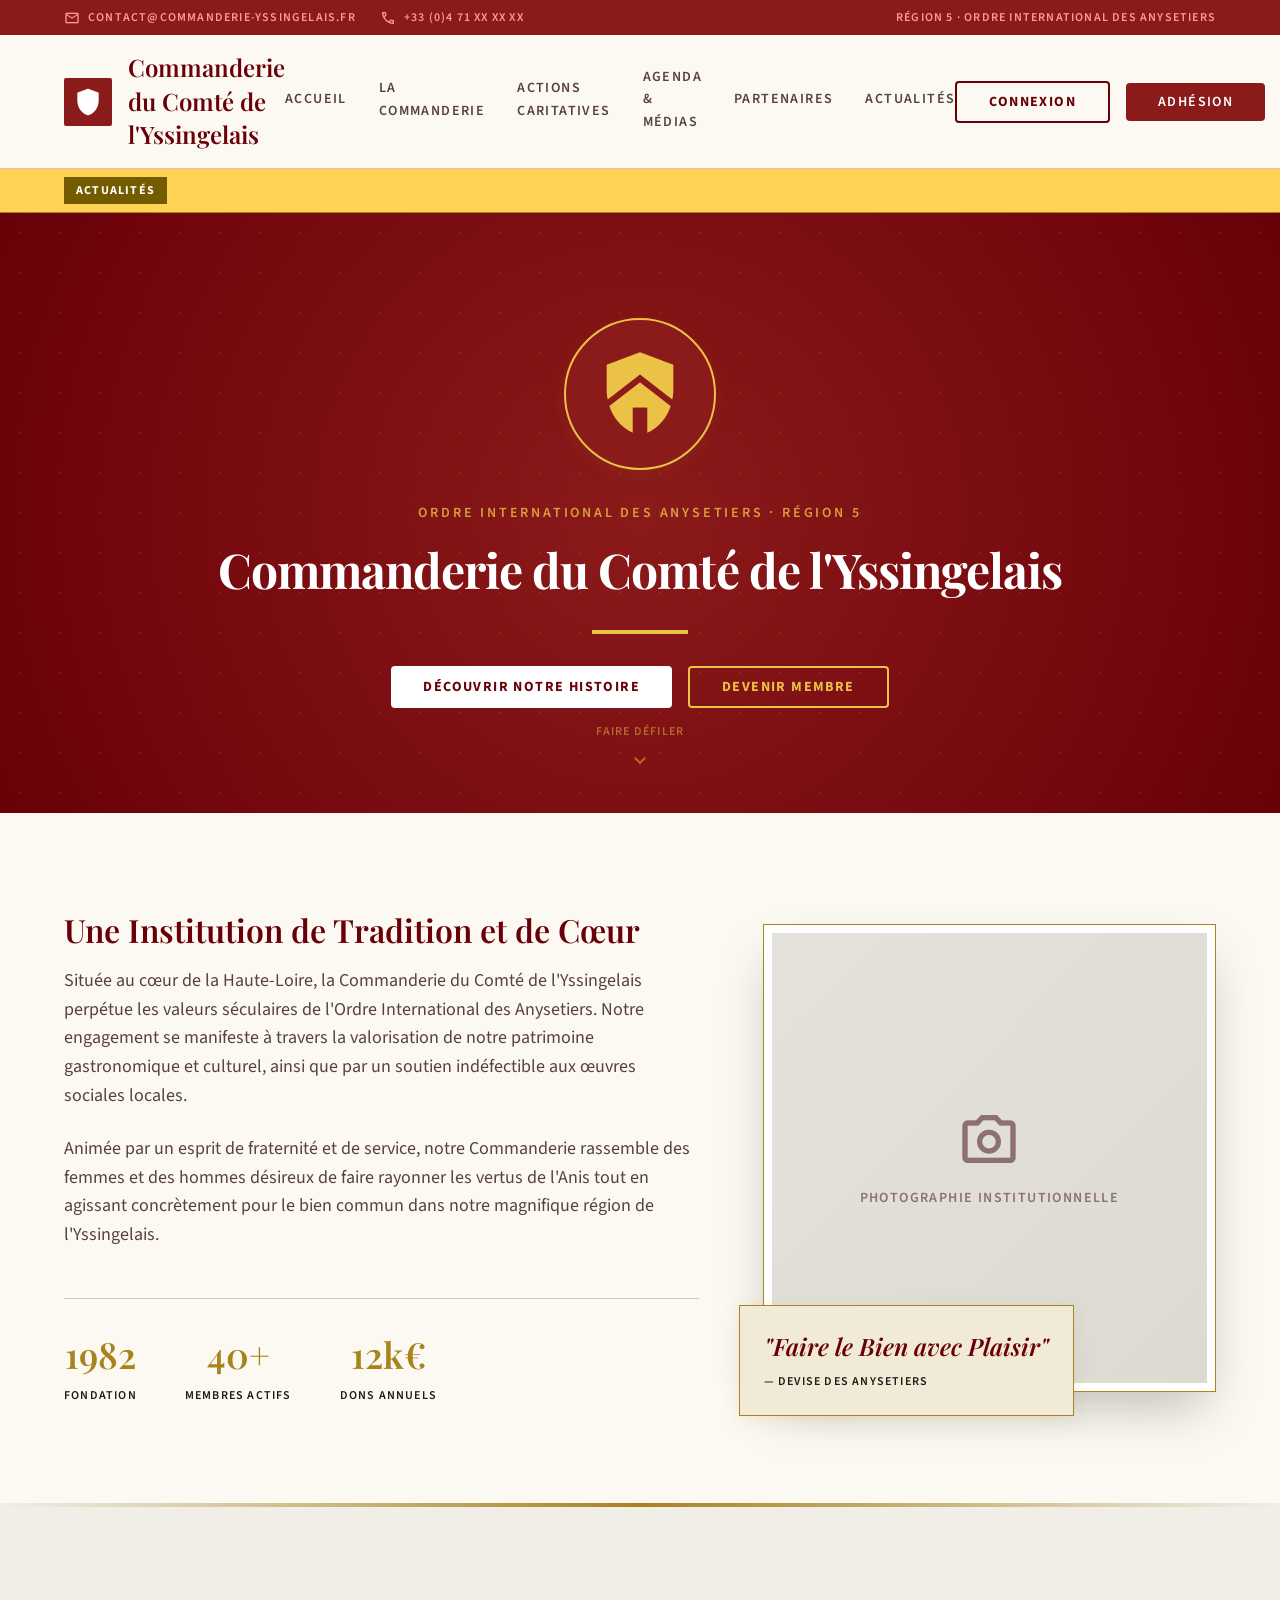
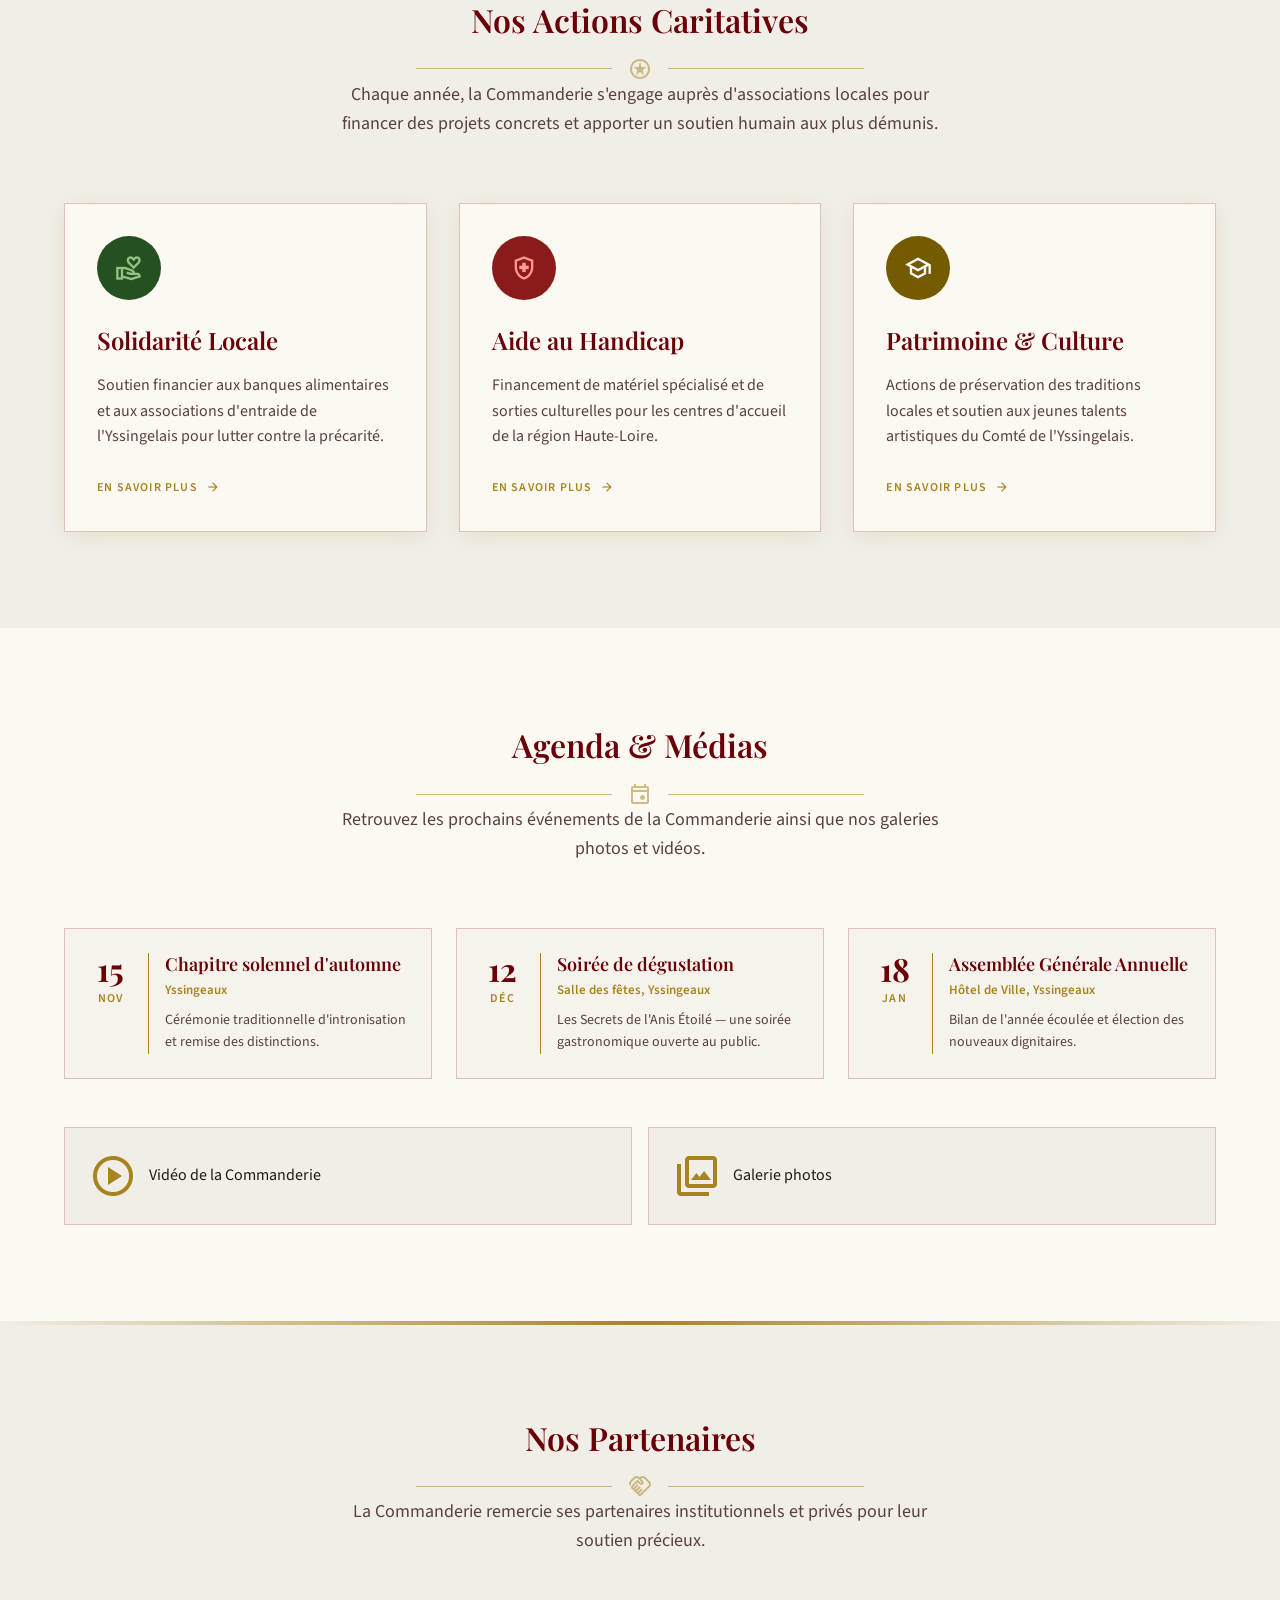
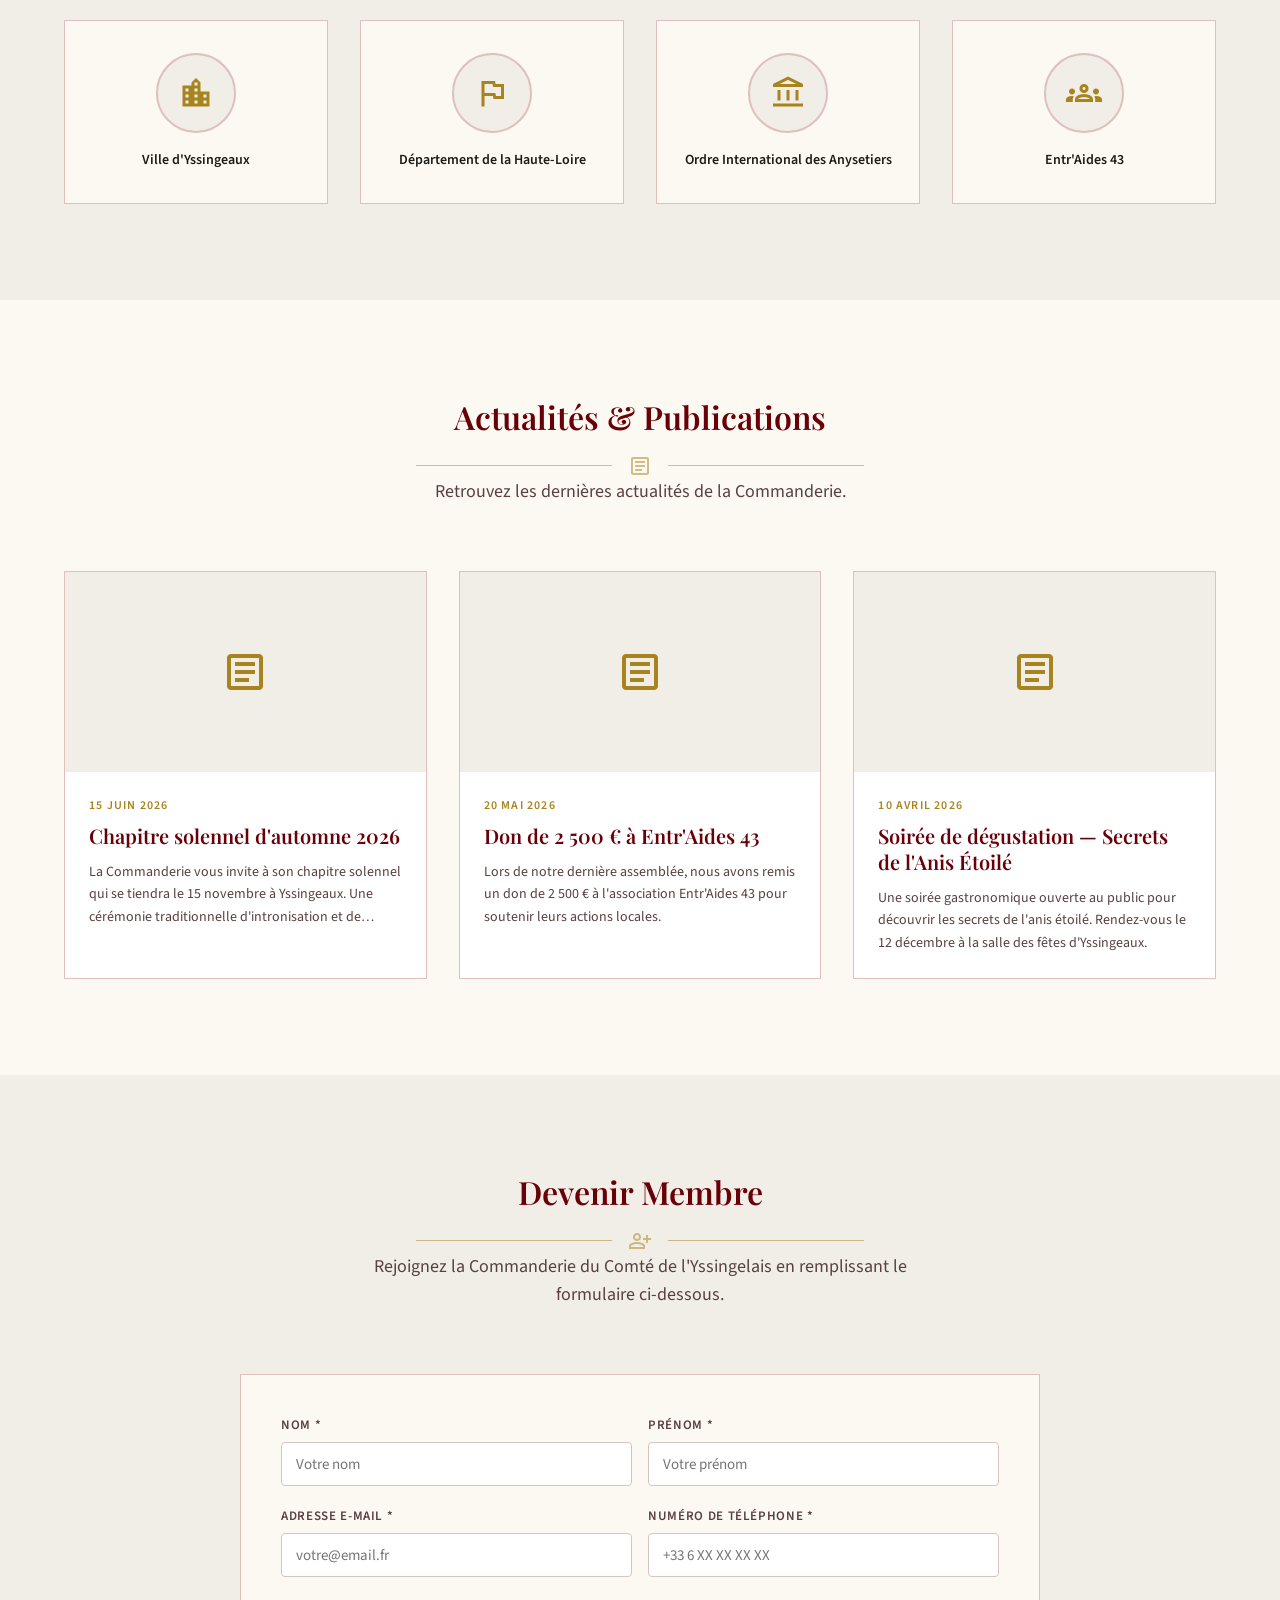
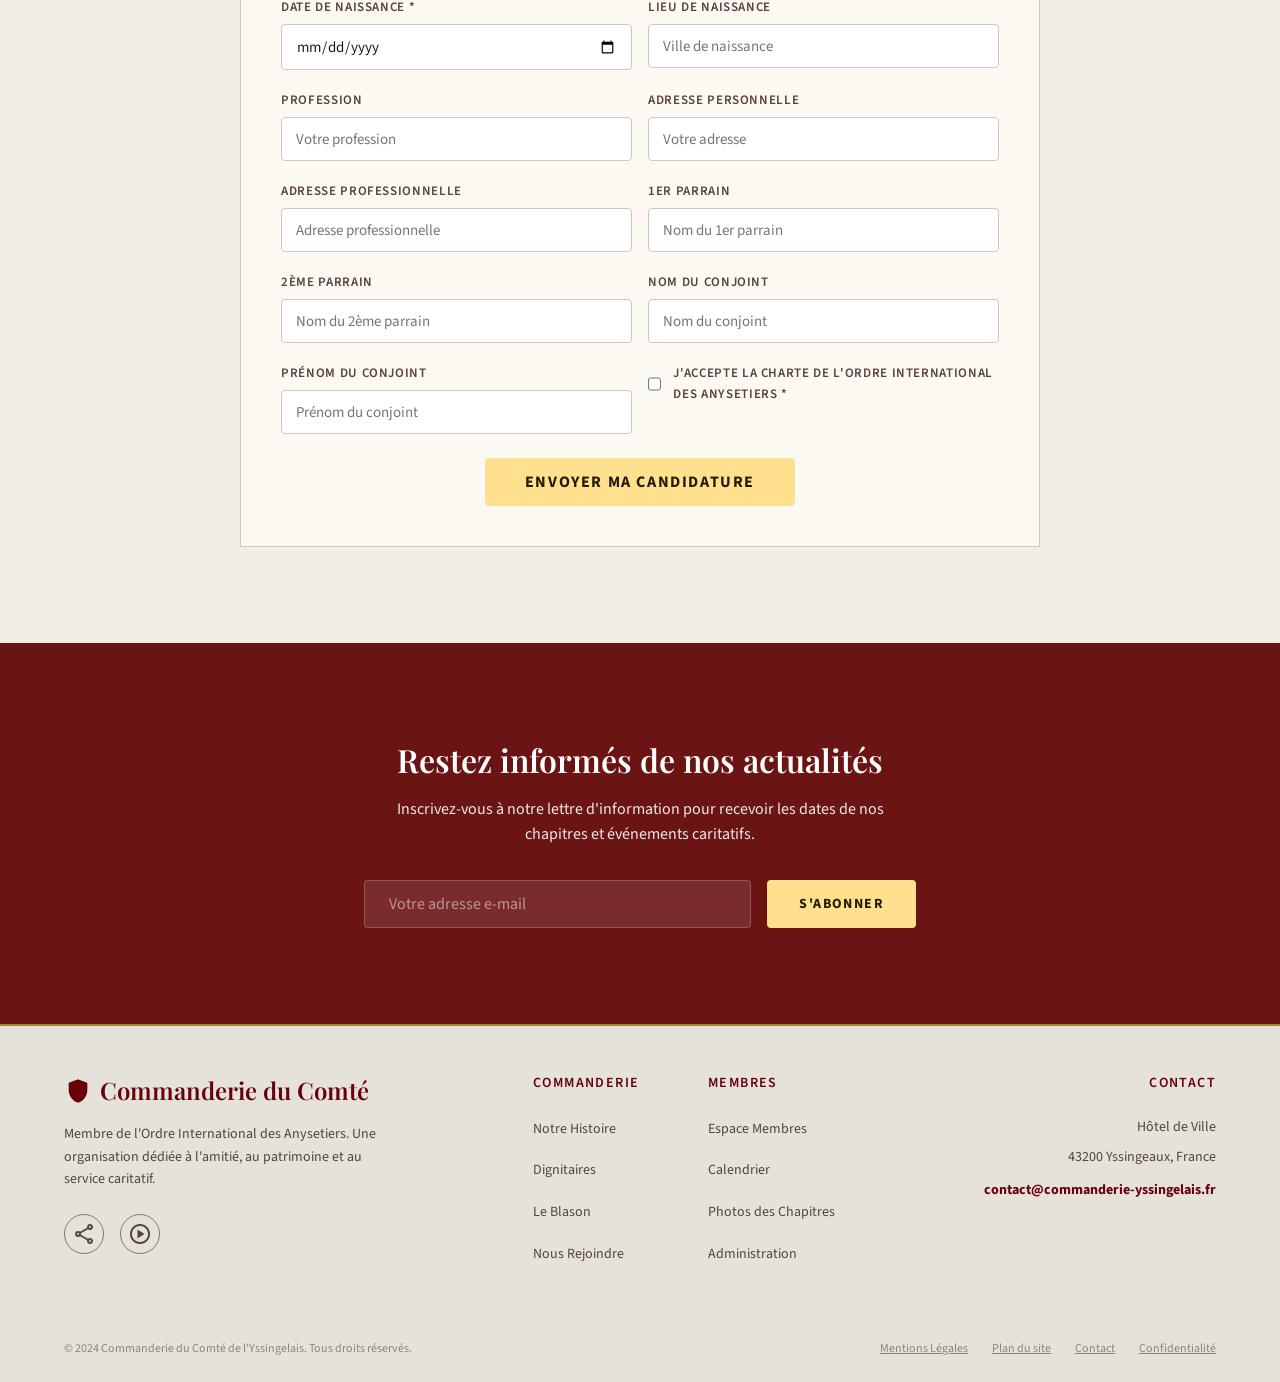
==== commit 00f72767: "V4" ====
--- a/index.html
+++ b/index.html
@@ -43,9 +43,11 @@
         <a href="#actions" class="nav-link">Actions caritatives</a>
         <a href="#agenda" class="nav-link">Agenda &amp; Médias</a>
         <a href="#partenaires" class="nav-link">Partenaires</a>
+        <a href="#articles" class="nav-link">Actualités</a>
       </nav>
       <div class="header-actions">
-        <a href="#contact" class="btn btn-primary">Contact &amp; Adhésion</a>
+        <a href="login.html" class="btn btn-outline">Connexion</a>
+        <a href="#adhesion" class="btn btn-primary">Adhésion</a>
         <button class="menu-toggle" id="menuToggle" aria-label="Menu">
           <span class="material-symbols-outlined text-primary">menu</span>
         </button>
@@ -58,7 +60,9 @@
       <a href="#actions" class="nav-link">Actions caritatives</a>
       <a href="#agenda" class="nav-link">Agenda &amp; Médias</a>
       <a href="#partenaires" class="nav-link">Partenaires</a>
-      <a href="#contact" class="nav-link">Contact &amp; Adhésion</a>
+      <a href="#articles" class="nav-link">Actualités</a>
+      <a href="#adhesion" class="nav-link">Adhésion</a>
+      <a href="login.html" class="nav-link">Connexion</a>
     </div>
   </header>
 
@@ -281,6 +285,113 @@
       </div>
     </section>
 
+    <!-- Articles / Actualités -->
+    <section id="articles" class="section section-articles">
+      <div class="container">
+        <div class="section-header-center">
+          <h2 class="section-title">Actualités &amp; Publications</h2>
+          <div class="heraldic-divider">
+            <span class="material-symbols-outlined text-gold">article</span>
+          </div>
+          <p class="section-desc">Retrouvez les dernières actualités de la Commanderie.</p>
+        </div>
+        <div class="articles-grid" id="articlesGrid">
+          <!-- Les articles seront chargés dynamiquement depuis la base -->
+        </div>
+      </div>
+    </section>
+
+    <!-- Adhésion -->
+    <section id="adhesion" class="section section-adhesion">
+      <div class="container">
+        <div class="section-header-center">
+          <h2 class="section-title">Devenir Membre</h2>
+          <div class="heraldic-divider">
+            <span class="material-symbols-outlined text-gold">person_add</span>
+          </div>
+          <p class="section-desc">Rejoignez la Commanderie du Comté de l'Yssingelais en remplissant le formulaire ci-dessous.</p>
+        </div>
+        <form class="adhesion-form" id="adhesionForm">
+          <div class="form-row">
+            <div class="form-group">
+              <label for="nom">Nom *</label>
+              <input type="text" id="nom" name="Nom" required placeholder="Votre nom">
+            </div>
+            <div class="form-group">
+              <label for="prenom">Prénom *</label>
+              <input type="text" id="prenom" name="Prénom" required placeholder="Votre prénom">
+            </div>
+          </div>
+          <div class="form-row">
+            <div class="form-group">
+              <label for="mail">Adresse e-mail *</label>
+              <input type="email" id="mail" name="Mail" required placeholder="votre@email.fr">
+            </div>
+            <div class="form-group">
+              <label for="telephone">Numéro de téléphone *</label>
+              <input type="tel" id="telephone" name="Numero_telephone" required placeholder="+33 6 XX XX XX XX">
+            </div>
+          </div>
+          <div class="form-row">
+            <div class="form-group">
+              <label for="date_naissance">Date de naissance *</label>
+              <input type="date" id="date_naissance" name="Date_de_naissance" required>
+            </div>
+            <div class="form-group">
+              <label for="lieu_naissance">Lieu de naissance</label>
+              <input type="text" id="lieu_naissance" name="Lieu_naissance" placeholder="Ville de naissance">
+            </div>
+          </div>
+          <div class="form-row">
+            <div class="form-group">
+              <label for="profession">Profession</label>
+              <input type="text" id="profession" name="Profession" placeholder="Votre profession">
+            </div>
+            <div class="form-group">
+              <label for="adresse_perso">Adresse personnelle</label>
+              <input type="text" id="adresse_perso" name="Adresse_perso" placeholder="Votre adresse">
+            </div>
+          </div>
+          <div class="form-row">
+            <div class="form-group">
+              <label for="adresse_pro">Adresse professionnelle</label>
+              <input type="text" id="adresse_pro" name="Adresse_pro" placeholder="Adresse professionnelle">
+            </div>
+            <div class="form-group">
+              <label for="1er_parrain">1er parrain</label>
+              <input type="text" id="1er_parrain" name="1er_parrain" placeholder="Nom du 1er parrain">
+            </div>
+          </div>
+          <div class="form-row">
+            <div class="form-group">
+              <label for="2eme_parrain">2ème parrain</label>
+              <input type="text" id="2eme_parrain" name="2eme_parrain" placeholder="Nom du 2ème parrain">
+            </div>
+            <div class="form-group">
+              <label for="nom_conjoint">Nom du conjoint</label>
+              <input type="text" id="nom_conjoint" name="Nom_conjoint" placeholder="Nom du conjoint">
+            </div>
+          </div>
+          <div class="form-row">
+            <div class="form-group">
+              <label for="prenom_conjoint">Prénom du conjoint</label>
+              <input type="text" id="prenom_conjoint" name="Prénom_conjoint" placeholder="Prénom du conjoint">
+            </div>
+            <div class="form-group form-group-checkbox">
+              <label class="checkbox-label">
+                <input type="checkbox" id="acceptCharte" required>
+                <span>J'accepte la charte de l'Ordre International des Anysetiers *</span>
+              </label>
+            </div>
+          </div>
+          <div class="form-submit">
+            <button type="submit" class="btn btn-gold btn-lg">Envoyer ma candidature</button>
+          </div>
+        </form>
+        <div id="adhesionMessage" class="form-message"></div>
+      </div>
+    </section>
+
     <!-- Newsletter -->
     <section id="contact" class="section section-newsletter">
       <div class="container newsletter-inner">
@@ -319,16 +430,16 @@
             <li><a href="#">Notre Histoire</a></li>
             <li><a href="#">Dignitaires</a></li>
             <li><a href="#">Le Blason</a></li>
-            <li><a href="#">Nous Rejoindre</a></li>
+            <li><a href="#adhesion">Nous Rejoindre</a></li>
           </ul>
         </div>
         <div class="footer-col">
           <h4 class="footer-heading">Membres</h4>
           <ul>
-            <li><a href="#">Espace Membres</a></li>
+            <li><a href="login.html">Espace Membres</a></li>
             <li><a href="#">Calendrier</a></li>
             <li><a href="#">Photos des Chapitres</a></li>
-            <li><a href="#">Boutique de l'Ordre</a></li>
+            <li><a href="admin.html">Administration</a></li>
           </ul>
         </div>
       </div>
--- a/styles.css
+++ b/styles.css
@@ -1173,3 +1173,599 @@
 .text-primary {
   color: #690008;
 }
+
+/* --- Bouton Outline --- */
+.btn-outline {
+  background-color: transparent;
+  color: #690008;
+  border: 2px solid #690008;
+  font-weight: 700;
+}
+
+.btn-outline:hover {
+  background-color: #690008;
+  color: #fff;
+}
+
+.btn-outline .material-symbols-outlined {
+  font-size: 18px;
+  margin-right: 4px;
+}
+
+.btn-full {
+  width: 100%;
+}
+
+.btn-lg {
+  padding: 1rem 2.5rem;
+  font-size: 16px;
+}
+
+.btn-sm {
+  padding: 0.5rem 1rem;
+  font-size: 12px;
+}
+
+/* --- Articles Grid --- */
+.section-articles {
+  background-color: #fcf9f2;
+}
+
+.articles-grid {
+  display: grid;
+  grid-template-columns: 1fr;
+  gap: 2rem;
+}
+
+@media (min-width: 768px) {
+  .articles-grid {
+    grid-template-columns: repeat(2, 1fr);
+  }
+}
+
+@media (min-width: 1024px) {
+  .articles-grid {
+    grid-template-columns: repeat(3, 1fr);
+  }
+}
+
+.article-card {
+  background-color: #fff;
+  border: 1px solid #e0bfbc;
+  overflow: hidden;
+  transition: border-color 0.3s, transform 0.3s;
+}
+
+.article-card:hover {
+  border-color: #A8841E;
+  transform: translateY(-4px);
+}
+
+.article-card-image {
+  height: 200px;
+  background-color: #f0eee7;
+  display: flex;
+  align-items: center;
+  justify-content: center;
+  color: #A8841E;
+  overflow: hidden;
+}
+
+.article-card-image img {
+  width: 100%;
+  height: 100%;
+  object-fit: cover;
+}
+
+.article-card-image .material-symbols-outlined {
+  font-size: 48px;
+}
+
+.article-card-body {
+  padding: 1.5rem;
+}
+
+.article-card-date {
+  font-size: 12px;
+  font-weight: 600;
+  letter-spacing: 0.1em;
+  text-transform: uppercase;
+  color: #A8841E;
+  margin-bottom: 0.5rem;
+}
+
+.article-card-title {
+  font-family: 'Playfair Display', serif;
+  font-size: 20px;
+  font-weight: 600;
+  color: #690008;
+  margin-bottom: 0.75rem;
+}
+
+.article-card-desc {
+  color: #58413f;
+  font-size: 14px;
+  line-height: 1.6;
+  display: -webkit-box;
+  -webkit-line-clamp: 3;
+  -webkit-box-orient: vertical;
+  overflow: hidden;
+}
+
+/* --- Adhesion Form --- */
+.section-adhesion {
+  background-color: #f0eee7;
+}
+
+.adhesion-form {
+  max-width: 800px;
+  margin: 0 auto;
+  background-color: #fcf9f2;
+  padding: 2.5rem;
+  border: 1px solid #e0bfbc;
+}
+
+.form-row {
+  display: grid;
+  grid-template-columns: 1fr;
+  gap: 1rem;
+  margin-bottom: 1.25rem;
+}
+
+@media (min-width: 640px) {
+  .form-row {
+    grid-template-columns: 1fr 1fr;
+  }
+}
+
+.form-group {
+  display: flex;
+  flex-direction: column;
+  gap: 0.4rem;
+}
+
+.form-group label {
+  font-size: 13px;
+  font-weight: 600;
+  letter-spacing: 0.05em;
+  text-transform: uppercase;
+  color: #58413f;
+}
+
+.form-group input,
+.form-group select,
+.form-group textarea {
+  padding: 0.65rem 0.9rem;
+  border: 1px solid #d5c5c2;
+  border-radius: 0.25rem;
+  font-family: 'Source Sans 3', sans-serif;
+  font-size: 15px;
+  background-color: #fff;
+  color: #1c1c18;
+  transition: border-color 0.2s;
+  outline: none;
+}
+
+.form-group input:focus,
+.form-group select:focus,
+.form-group textarea:focus {
+  border-color: #A8841E;
+}
+
+.form-group textarea {
+  resize: vertical;
+  min-height: 80px;
+}
+
+.form-group-checkbox {
+  display: flex;
+  align-items: center;
+}
+
+.checkbox-label {
+  display: flex;
+  align-items: center;
+  gap: 0.75rem;
+  cursor: pointer;
+  font-size: 14px;
+  color: #58413f;
+}
+
+.checkbox-label input[type="checkbox"] {
+  width: 18px;
+  height: 18px;
+  accent-color: #690008;
+}
+
+.form-submit {
+  text-align: center;
+  margin-top: 1.5rem;
+}
+
+.form-message {
+  max-width: 800px;
+  margin: 1rem auto 0;
+  padding: 1rem;
+  text-align: center;
+  font-weight: 600;
+  display: none;
+}
+
+.form-message.success {
+  display: block;
+  background-color: #d4edda;
+  color: #155724;
+  border: 1px solid #c3e6cb;
+}
+
+.form-message.error {
+  display: block;
+  background-color: #f8d7da;
+  color: #721c24;
+  border: 1px solid #f5c6cb;
+}
+
+/* --- Auth Pages (login) --- */
+.auth-page {
+  background: radial-gradient(circle at center, #8b1a1a 0%, #690008 100%);
+  min-height: 100vh;
+  display: flex;
+  align-items: center;
+  justify-content: center;
+  padding: 2rem;
+}
+
+.auth-container {
+  width: 100%;
+  max-width: 440px;
+}
+
+.auth-card {
+  background-color: #fcf9f2;
+  padding: 2.5rem;
+  border: 1px solid #A8841E;
+}
+
+.auth-header {
+  text-align: center;
+  margin-bottom: 2rem;
+}
+
+.auth-logo {
+  display: inline-flex;
+  width: 56px;
+  height: 56px;
+  background-color: #8b1a1a;
+  border-radius: 50%;
+  align-items: center;
+  justify-content: center;
+  margin-bottom: 1rem;
+}
+
+.auth-logo .icon-shield {
+  font-size: 28px;
+}
+
+.auth-header h1 {
+  font-family: 'Playfair Display', serif;
+  font-size: 28px;
+  color: #690008;
+  margin-bottom: 0.5rem;
+}
+
+.auth-header p {
+  color: #58413f;
+  font-size: 14px;
+}
+
+.auth-form {
+  display: flex;
+  flex-direction: column;
+  gap: 1.25rem;
+}
+
+.auth-form .form-group label {
+  font-size: 12px;
+}
+
+.auth-footer {
+  margin-top: 1.5rem;
+  text-align: center;
+  display: flex;
+  flex-direction: column;
+  gap: 0.75rem;
+}
+
+.auth-footer a {
+  color: #690008;
+  font-size: 14px;
+  font-weight: 600;
+  text-decoration: underline;
+}
+
+.auth-footer a:hover {
+  color: #A8841E;
+}
+
+/* --- Admin --- */
+.admin-page {
+  background-color: #f0eee7;
+  min-height: 100vh;
+}
+
+.admin-header {
+  background-color: #690008;
+  color: #fff;
+  padding: 0.75rem 0;
+  position: sticky;
+  top: 0;
+  z-index: 100;
+}
+
+.admin-header-inner {
+  max-width: 1400px;
+  margin: 0 auto;
+  padding: 0 24px;
+  display: flex;
+  align-items: center;
+  justify-content: space-between;
+  gap: 1rem;
+}
+
+.admin-brand {
+  display: flex;
+  align-items: center;
+  gap: 0.75rem;
+  font-family: 'Playfair Display', serif;
+  font-size: 20px;
+  font-weight: 600;
+  color: #fff;
+}
+
+.admin-brand .icon-shield {
+  font-size: 24px;
+  color: #ecc246;
+}
+
+.admin-nav {
+  display: flex;
+  gap: 1.5rem;
+}
+
+.admin-nav-link {
+  font-size: 14px;
+  font-weight: 600;
+  letter-spacing: 0.05em;
+  text-transform: uppercase;
+  color: rgba(255,255,255,0.7);
+  padding-bottom: 0.25rem;
+  transition: color 0.2s;
+}
+
+.admin-nav-link:hover,
+.admin-nav-link.active {
+  color: #fff;
+  border-bottom: 2px solid #ecc246;
+}
+
+.admin-layout {
+  max-width: 1400px;
+  margin: 0 auto;
+  padding: 2rem 24px;
+}
+
+.admin-section {
+  display: none;
+}
+
+.admin-section.active {
+  display: block;
+}
+
+.admin-section-header {
+  display: flex;
+  align-items: center;
+  justify-content: space-between;
+  margin-bottom: 2rem;
+  flex-wrap: wrap;
+  gap: 1rem;
+}
+
+.admin-section-header h2 {
+  font-family: 'Playfair Display', serif;
+  font-size: 28px;
+  color: #690008;
+}
+
+.admin-stats-grid {
+  display: grid;
+  grid-template-columns: repeat(2, 1fr);
+  gap: 1.5rem;
+  margin-bottom: 3rem;
+}
+
+@media (min-width: 768px) {
+  .admin-stats-grid {
+    grid-template-columns: repeat(4, 1fr);
+  }
+}
+
+.admin-stat-card {
+  background-color: #fcf9f2;
+  padding: 1.5rem;
+  border: 1px solid #e0bfbc;
+  display: flex;
+  align-items: center;
+  gap: 1rem;
+}
+
+.admin-stat-icon {
+  font-size: 36px;
+  color: #A8841E;
+}
+
+.admin-stat-number {
+  display: block;
+  font-family: 'Playfair Display', serif;
+  font-size: 28px;
+  font-weight: 700;
+  color: #690008;
+}
+
+.admin-stat-label {
+  font-size: 12px;
+  font-weight: 600;
+  letter-spacing: 0.05em;
+  text-transform: uppercase;
+  color: #58413f;
+}
+
+.admin-recent h3 {
+  font-family: 'Playfair Display', serif;
+  font-size: 22px;
+  color: #690008;
+  margin-bottom: 1rem;
+}
+
+/* --- Admin Table --- */
+.admin-table-wrap {
+  overflow-x: auto;
+  background-color: #fcf9f2;
+  border: 1px solid #e0bfbc;
+}
+
+.admin-table {
+  width: 100%;
+  border-collapse: collapse;
+  font-size: 14px;
+}
+
+.admin-table th {
+  background-color: #690008;
+  color: #fff;
+  font-weight: 600;
+  font-size: 12px;
+  letter-spacing: 0.05em;
+  text-transform: uppercase;
+  padding: 0.75rem 0.75rem;
+  text-align: left;
+  white-space: nowrap;
+}
+
+.admin-table td {
+  padding: 0.65rem 0.75rem;
+  border-bottom: 1px solid #e0bfbc;
+  color: #1c1c18;
+}
+
+.admin-table tr:hover td {
+  background-color: #f6f3ec;
+}
+
+.admin-table-actions {
+  display: flex;
+  gap: 0.5rem;
+}
+
+.btn-icon {
+  display: inline-flex;
+  align-items: center;
+  justify-content: center;
+  width: 32px;
+  height: 32px;
+  border: none;
+  border-radius: 0.25rem;
+  cursor: pointer;
+  transition: opacity 0.2s;
+  background: none;
+  color: #58413f;
+}
+
+.btn-icon:hover {
+  opacity: 0.7;
+}
+
+.btn-icon-edit {
+  color: #690008;
+}
+
+.btn-icon-delete {
+  color: #b30000;
+}
+
+/* --- Admin Modal --- */
+.admin-modal-overlay {
+  display: none;
+  position: fixed;
+  inset: 0;
+  background-color: rgba(0,0,0,0.5);
+  z-index: 200;
+  align-items: center;
+  justify-content: center;
+  padding: 2rem;
+}
+
+.admin-modal-overlay.open {
+  display: flex;
+}
+
+.admin-modal {
+  background-color: #fcf9f2;
+  width: 100%;
+  max-width: 700px;
+  max-height: 90vh;
+  overflow-y: auto;
+  border: 1px solid #A8841E;
+}
+
+.admin-modal-header {
+  display: flex;
+  align-items: center;
+  justify-content: space-between;
+  padding: 1.25rem 1.5rem;
+  border-bottom: 1px solid #e0bfbc;
+}
+
+.admin-modal-header h3 {
+  font-family: 'Playfair Display', serif;
+  font-size: 22px;
+  color: #690008;
+}
+
+.admin-modal-close {
+  background: none;
+  border: none;
+  font-size: 28px;
+  color: #58413f;
+  cursor: pointer;
+}
+
+.admin-modal-close:hover {
+  color: #690008;
+}
+
+.admin-modal-form {
+  padding: 1.5rem;
+}
+
+.admin-modal-form .form-submit {
+  display: flex;
+  gap: 1rem;
+  justify-content: flex-end;
+}
+
+/* --- Admin responsive --- */
+@media (max-width: 768px) {
+  .admin-header-inner {
+    flex-wrap: wrap;
+  }
+  .admin-nav {
+    order: 3;
+    width: 100%;
+    justify-content: center;
+  }
+  .admin-section-header {
+    flex-direction: column;
+    align-items: flex-start;
+  }
+}
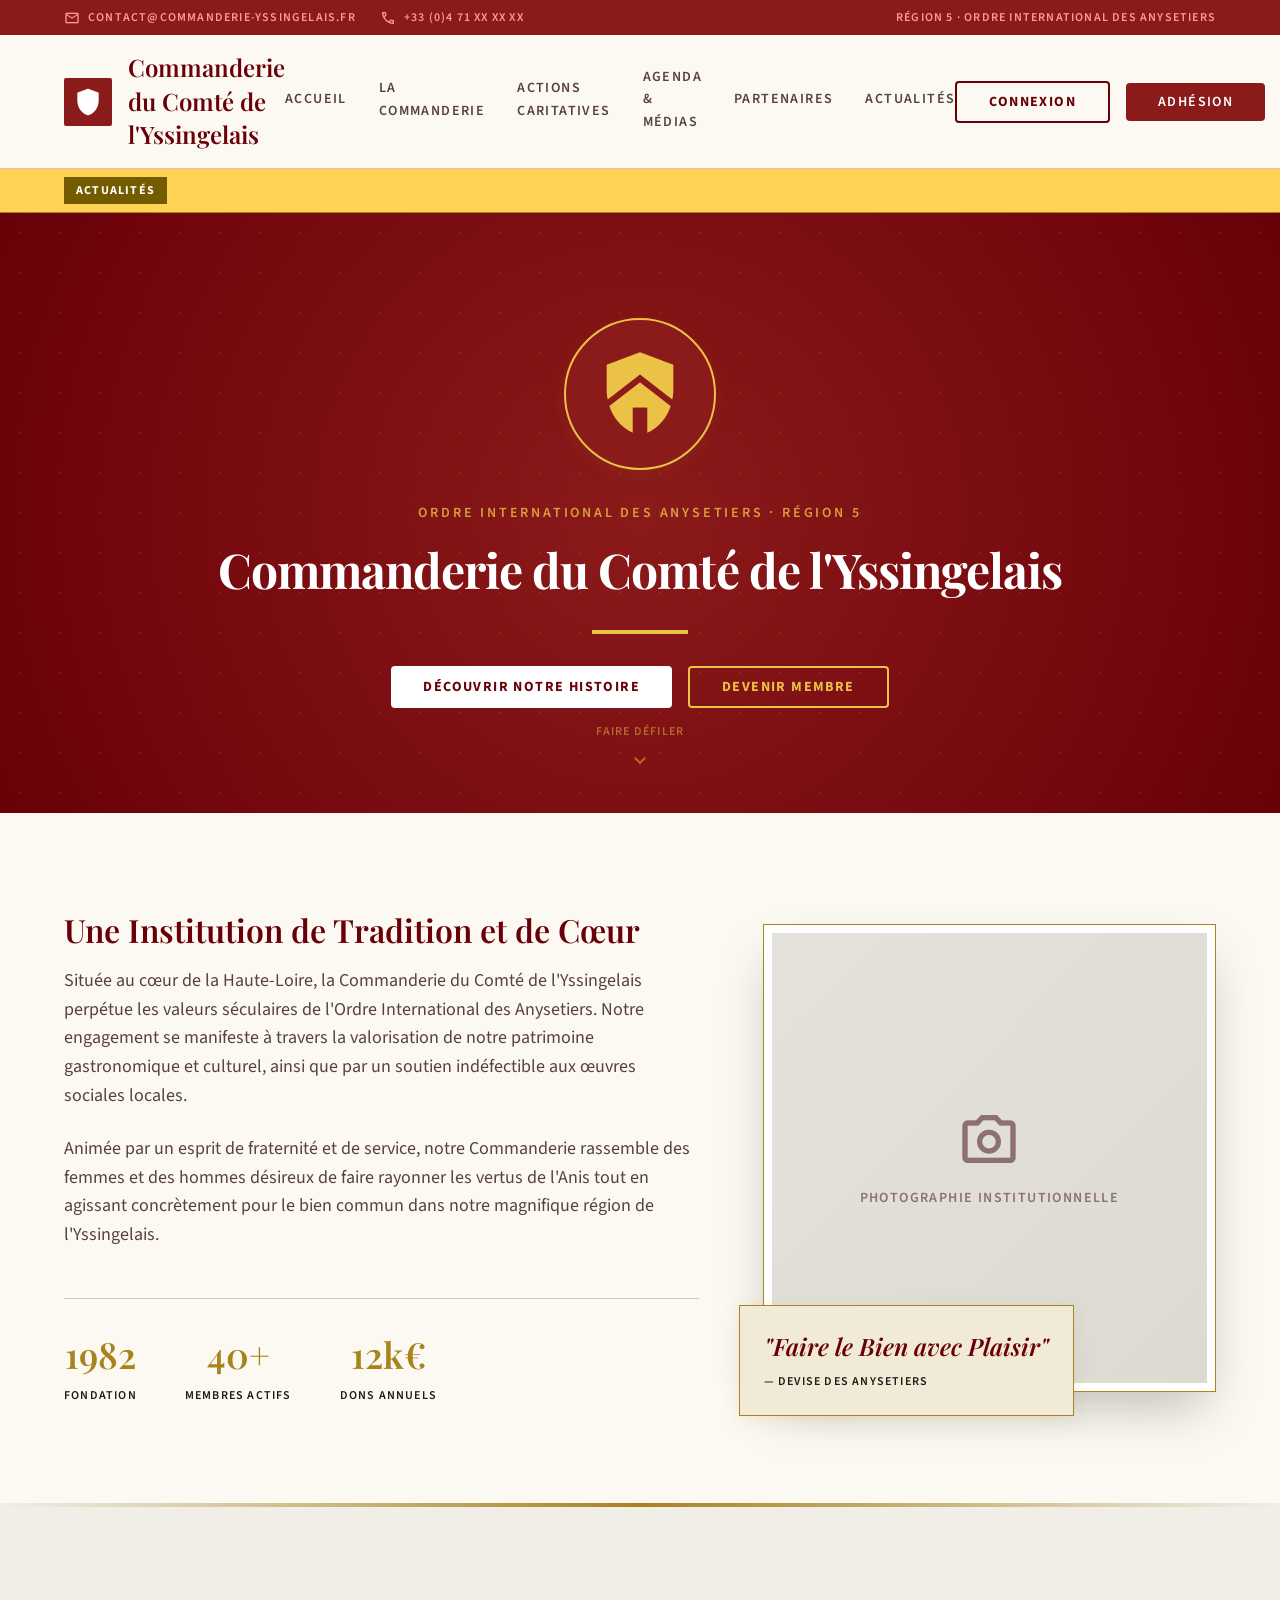
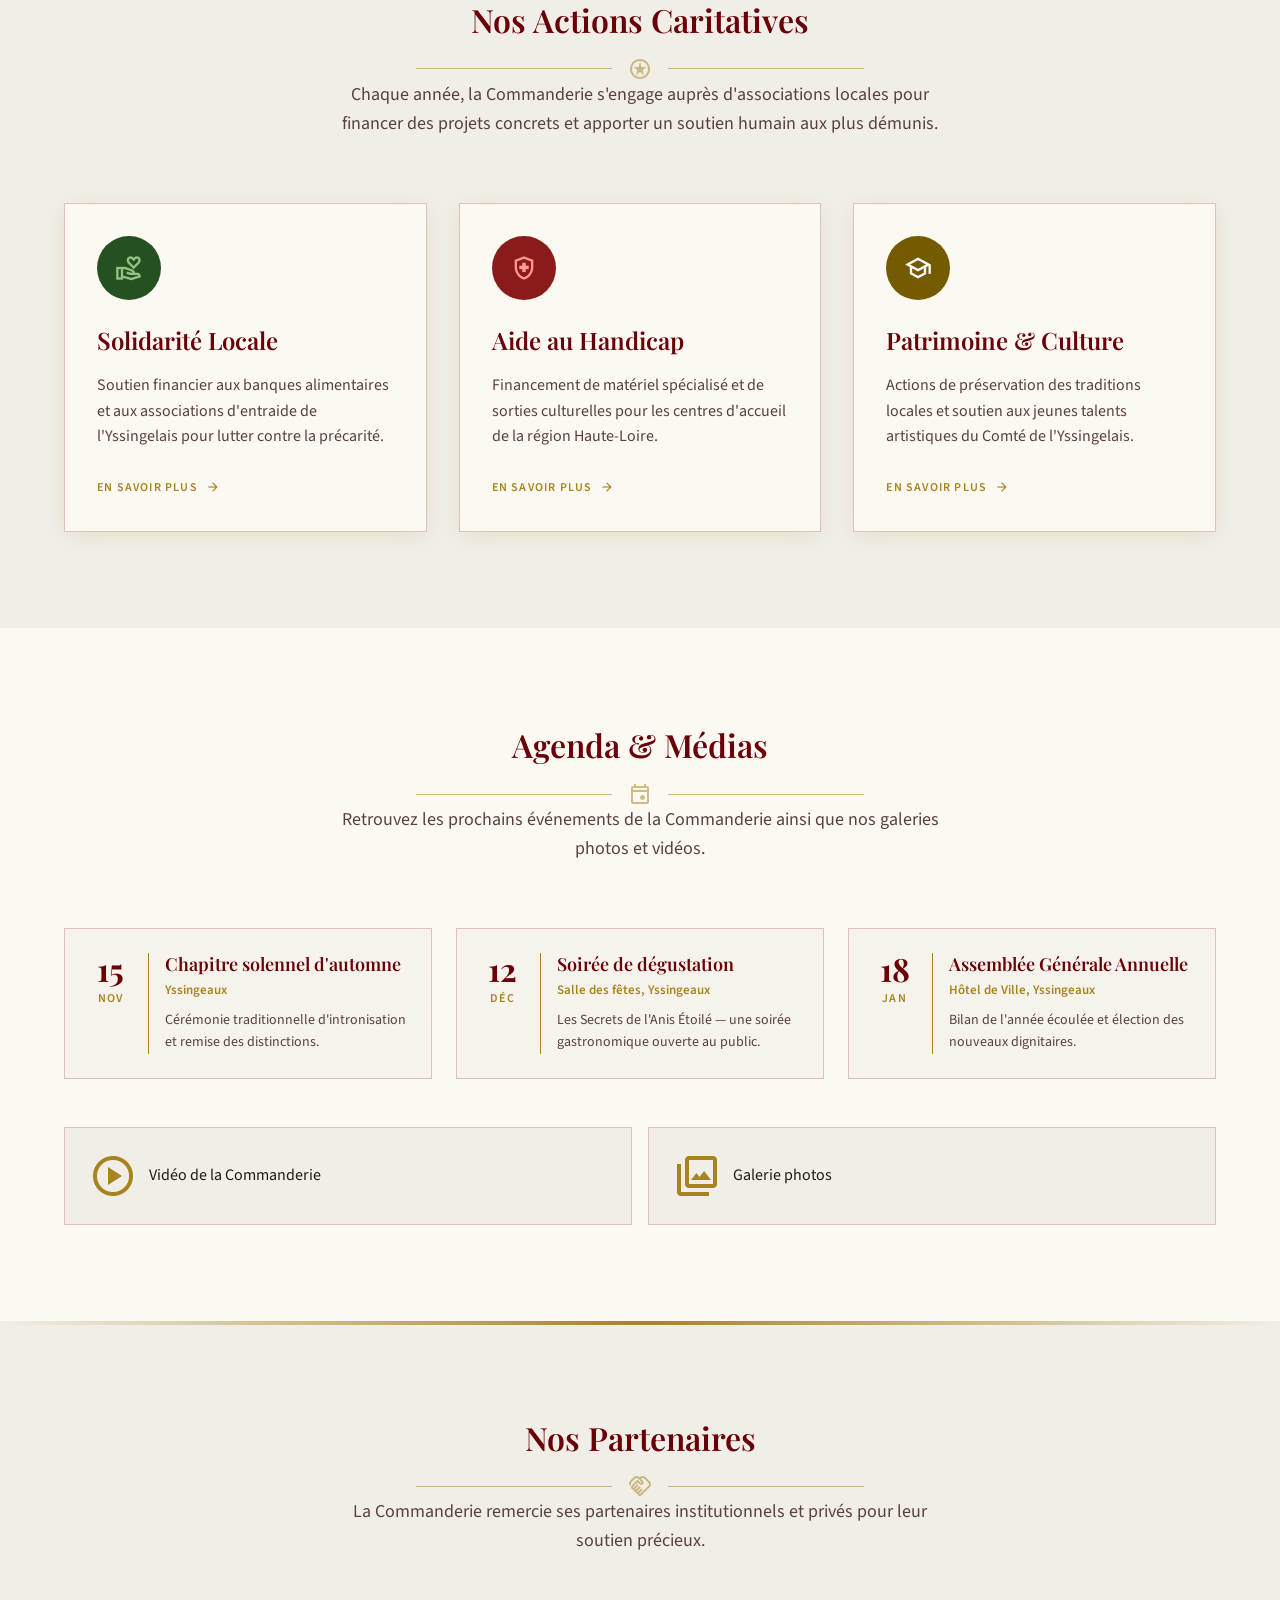
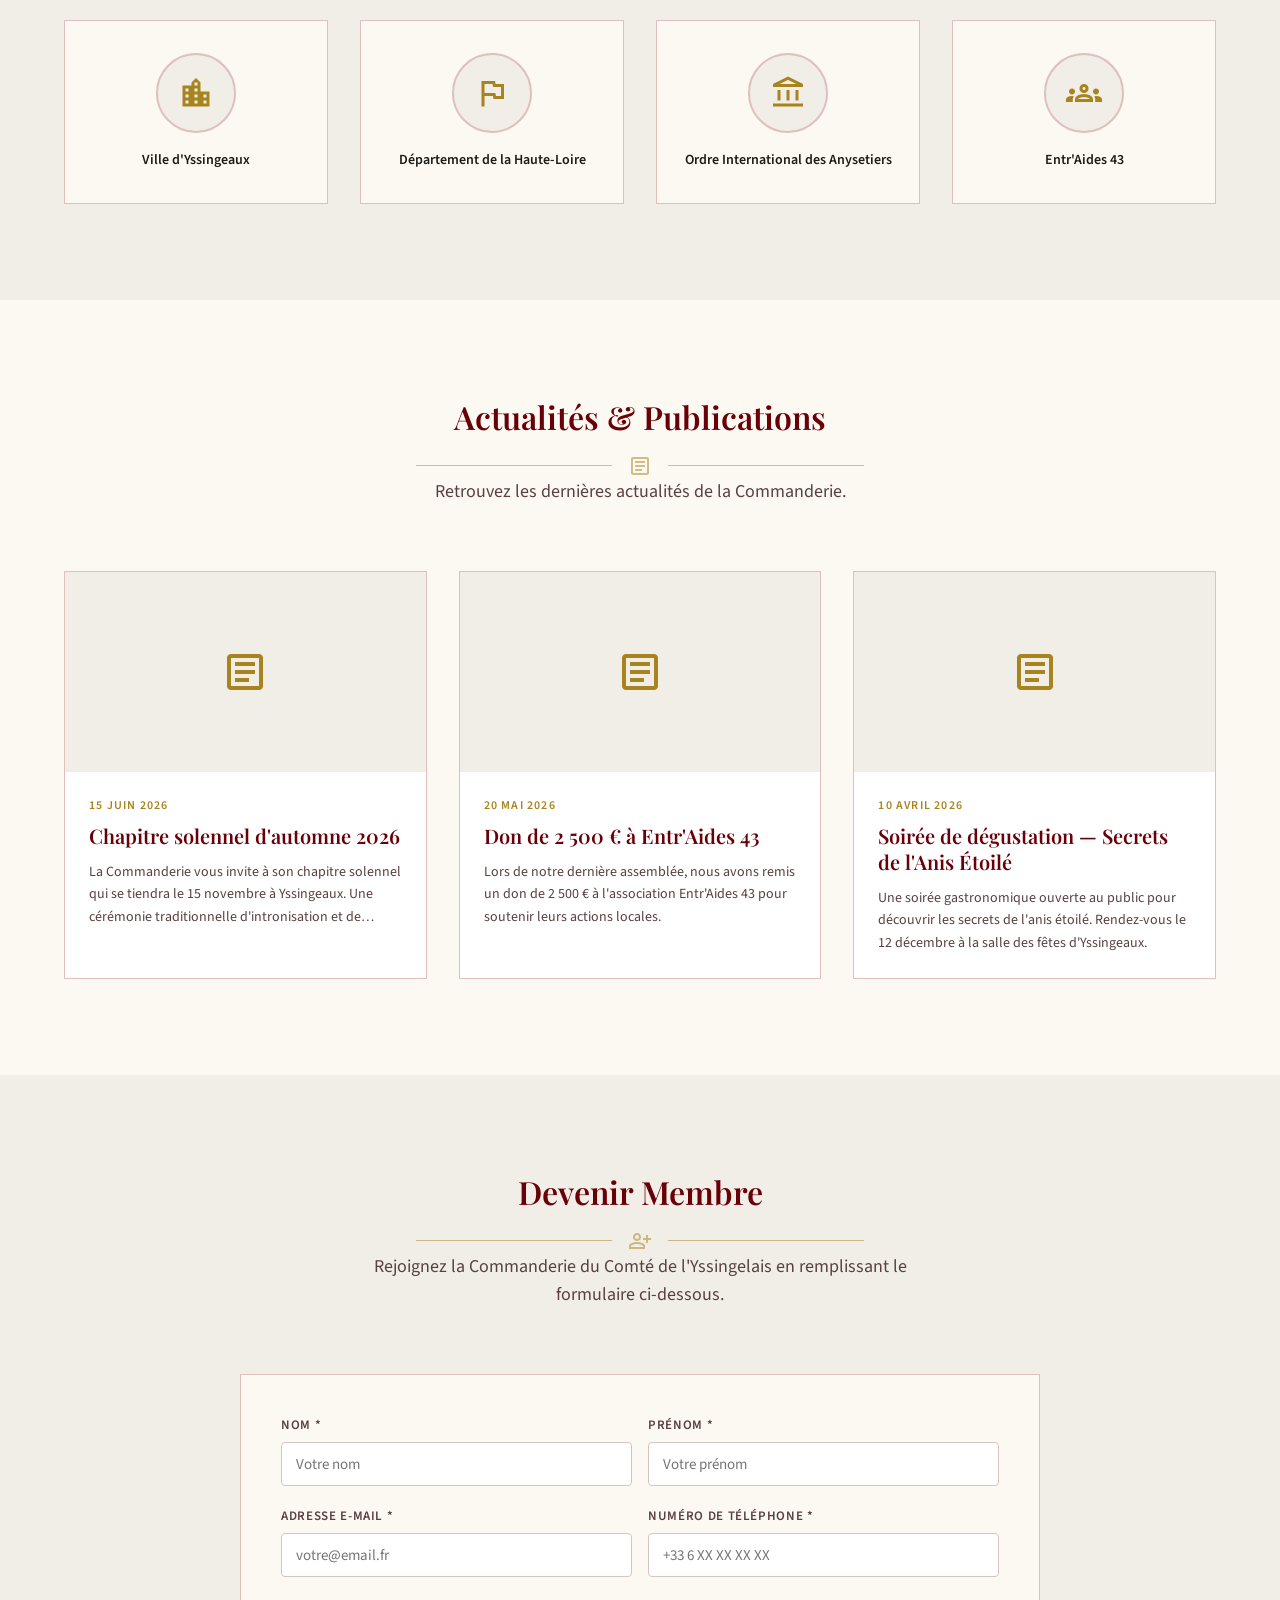
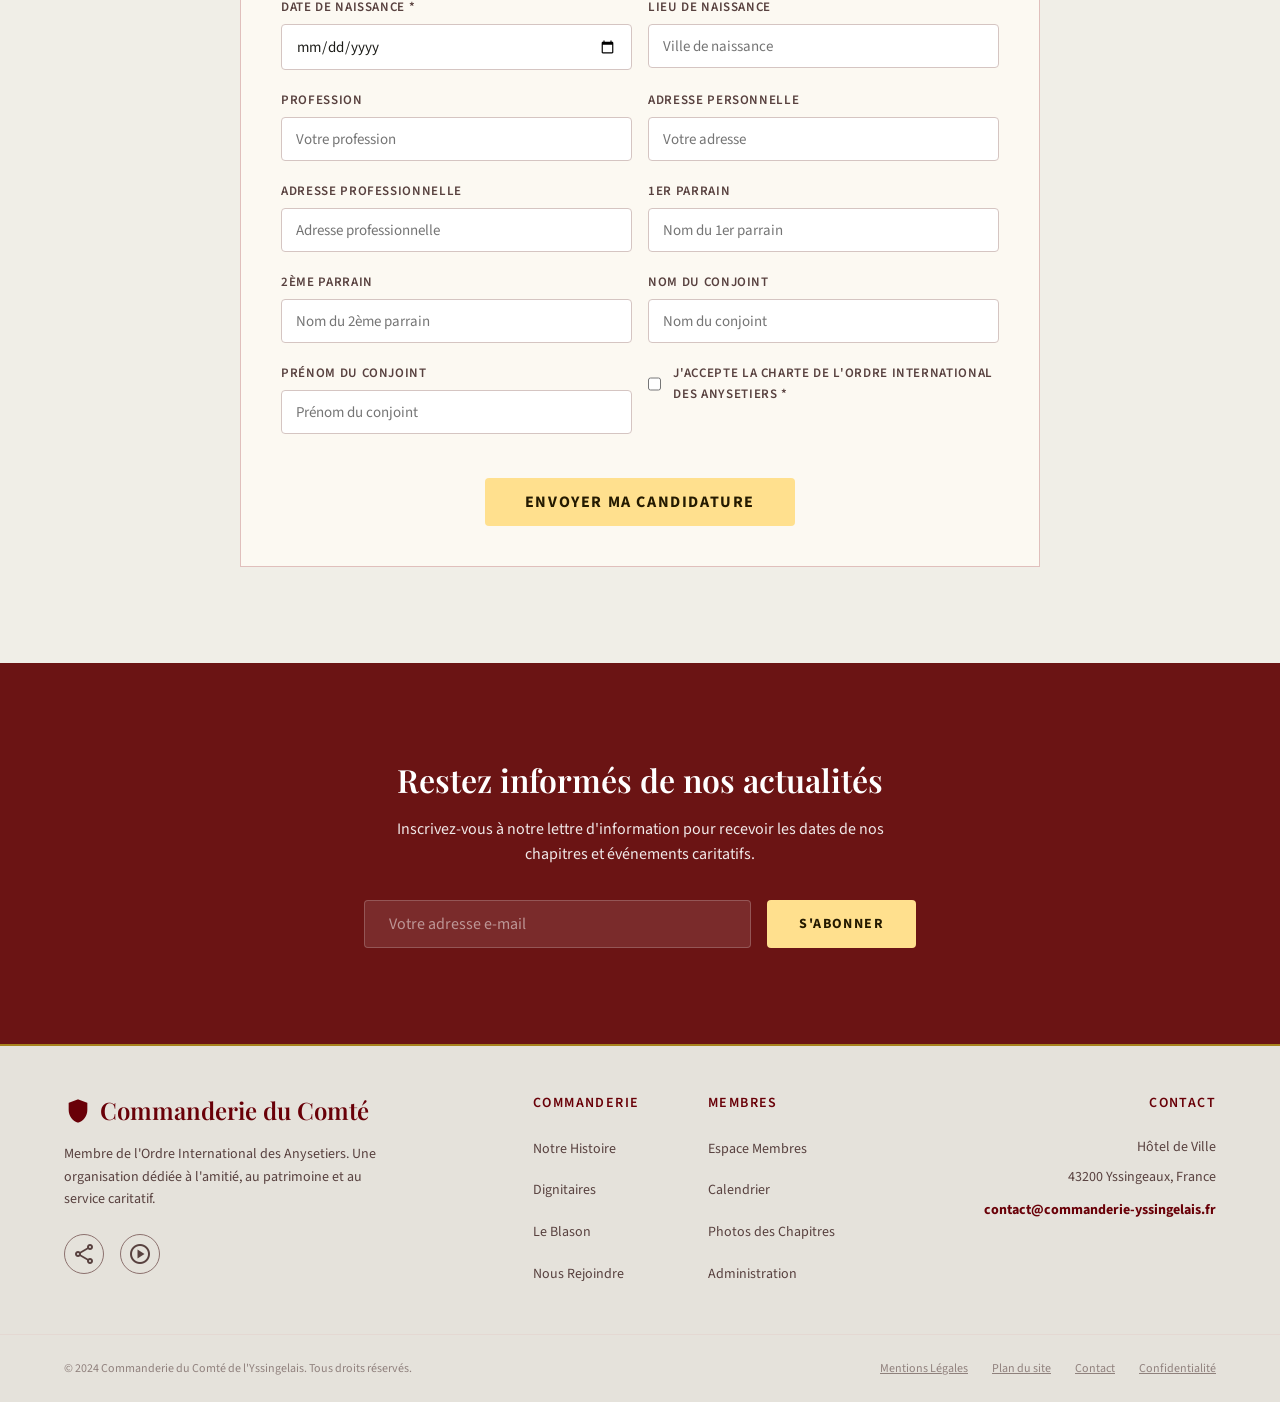
==== commit 93eb5d2d: "ajout du système  utilisateur connecté" ====
--- a/index.html
+++ b/index.html
@@ -384,8 +384,11 @@
               </label>
             </div>
           </div>
+          <div class="form-group">
+            <div id="adhesionRecaptcha"></div>
+          </div>
           <div class="form-submit">
-            <button type="submit" class="btn btn-gold btn-lg">Envoyer ma candidature</button>
+            <button type="submit" class="btn btn-gold btn-lg" id="adhesionSubmitBtn">Envoyer ma candidature</button>
           </div>
         </form>
         <div id="adhesionMessage" class="form-message"></div>
@@ -463,6 +466,8 @@
     </div>
   </footer>
 
+  <script src="config.js"></script>
+  <script src="https://www.google.com/recaptcha/api.js?onload=onloadRecaptcha&render=explicit" async defer></script>
   <script src="script.js"></script>
 </body>
 </html>
--- a/styles.css
+++ b/styles.css
@@ -1667,6 +1667,12 @@
   gap: 0.5rem;
 }
 
+.admin-table-current {
+  font-size: 0.8rem;
+  color: #888;
+  font-style: italic;
+}
+
 .btn-icon {
   display: inline-flex;
   align-items: center;
@@ -1754,6 +1760,156 @@
   justify-content: flex-end;
 }
 
+/* --- Ajouter article form --- */
+.ajouter-form {
+  max-width: 800px;
+  margin: 0 auto;
+  background-color: #fcf9f2;
+  padding: 2.5rem;
+  border: 1px solid #e0bfbc;
+}
+
+.ajouter-form .form-submit {
+  display: flex;
+  gap: 1rem;
+  justify-content: flex-end;
+  flex-wrap: wrap;
+}
+
+/* --- File upload area --- */
+.file-upload-area {
+  border: 2px dashed #d5c5c2;
+  border-radius: 0.25rem;
+  padding: 3rem 2rem;
+  text-align: center;
+  cursor: pointer;
+  transition: border-color 0.3s, background-color 0.3s;
+  position: relative;
+  background-color: #fff;
+}
+
+.file-upload-area:hover {
+  border-color: #A8841E;
+  background-color: #f6f3ec;
+}
+
+.file-upload-area.drag-over {
+  border-color: #A8841E;
+  background-color: #efe9dd;
+}
+
+.file-upload-input {
+  position: absolute;
+  inset: 0;
+  opacity: 0;
+  cursor: pointer;
+}
+
+.file-upload-icon {
+  font-size: 48px;
+  color: #A8841E;
+  margin-bottom: 0.5rem;
+}
+
+.file-upload-text {
+  color: #58413f;
+  font-size: 14px;
+  font-weight: 600;
+}
+
+/* --- Image preview --- */
+.image-preview {
+  display: none;
+  margin-top: 0.75rem;
+  text-align: center;
+}
+
+.image-preview img {
+  max-width: 100%;
+  max-height: 400px;
+  border: 1px solid #e0bfbc;
+  border-radius: 0.25rem;
+  padding: 0.25rem;
+  background-color: #fff;
+}
+
+/* --- User Page --- */
+.user-page {
+  background-color: #f0eee7;
+  min-height: 100vh;
+}
+
+.user-email-badge {
+  font-size: 14px;
+  font-weight: 600;
+  color: rgba(255,255,255,0.85);
+  background-color: rgba(255,255,255,0.1);
+  padding: 0.35rem 0.75rem;
+  border-radius: 0.25rem;
+}
+
+.user-welcome {
+  display: flex;
+  align-items: center;
+  gap: 1.5rem;
+  background-color: #fcf9f2;
+  padding: 2rem;
+  border: 1px solid #e0bfbc;
+}
+
+.user-avatar {
+  width: 100px;
+  height: 100px;
+  border-radius: 50%;
+  background-color: #f0eee7;
+  border: 2px solid #A8841E;
+  display: flex;
+  align-items: center;
+  justify-content: center;
+  flex-shrink: 0;
+}
+
+.user-welcome h3 {
+  font-family: 'Playfair Display', serif;
+  font-size: 24px;
+  color: #690008;
+  margin-bottom: 0.5rem;
+}
+
+.user-profile-card {
+  max-width: 600px;
+  margin: 0 auto;
+  background-color: #fcf9f2;
+  padding: 2rem;
+  border: 1px solid #e0bfbc;
+}
+
+.user-profile-field {
+  display: flex;
+  justify-content: space-between;
+  align-items: center;
+  padding: 1rem 0;
+  border-bottom: 1px solid #e0bfbc;
+}
+
+.user-profile-field:last-child {
+  border-bottom: none;
+}
+
+.user-profile-label {
+  font-size: 13px;
+  font-weight: 600;
+  letter-spacing: 0.05em;
+  text-transform: uppercase;
+  color: #58413f;
+}
+
+.user-profile-value {
+  font-size: 16px;
+  color: #1c1c18;
+  font-weight: 600;
+}
+
 /* --- Admin responsive --- */
 @media (max-width: 768px) {
   .admin-header-inner {
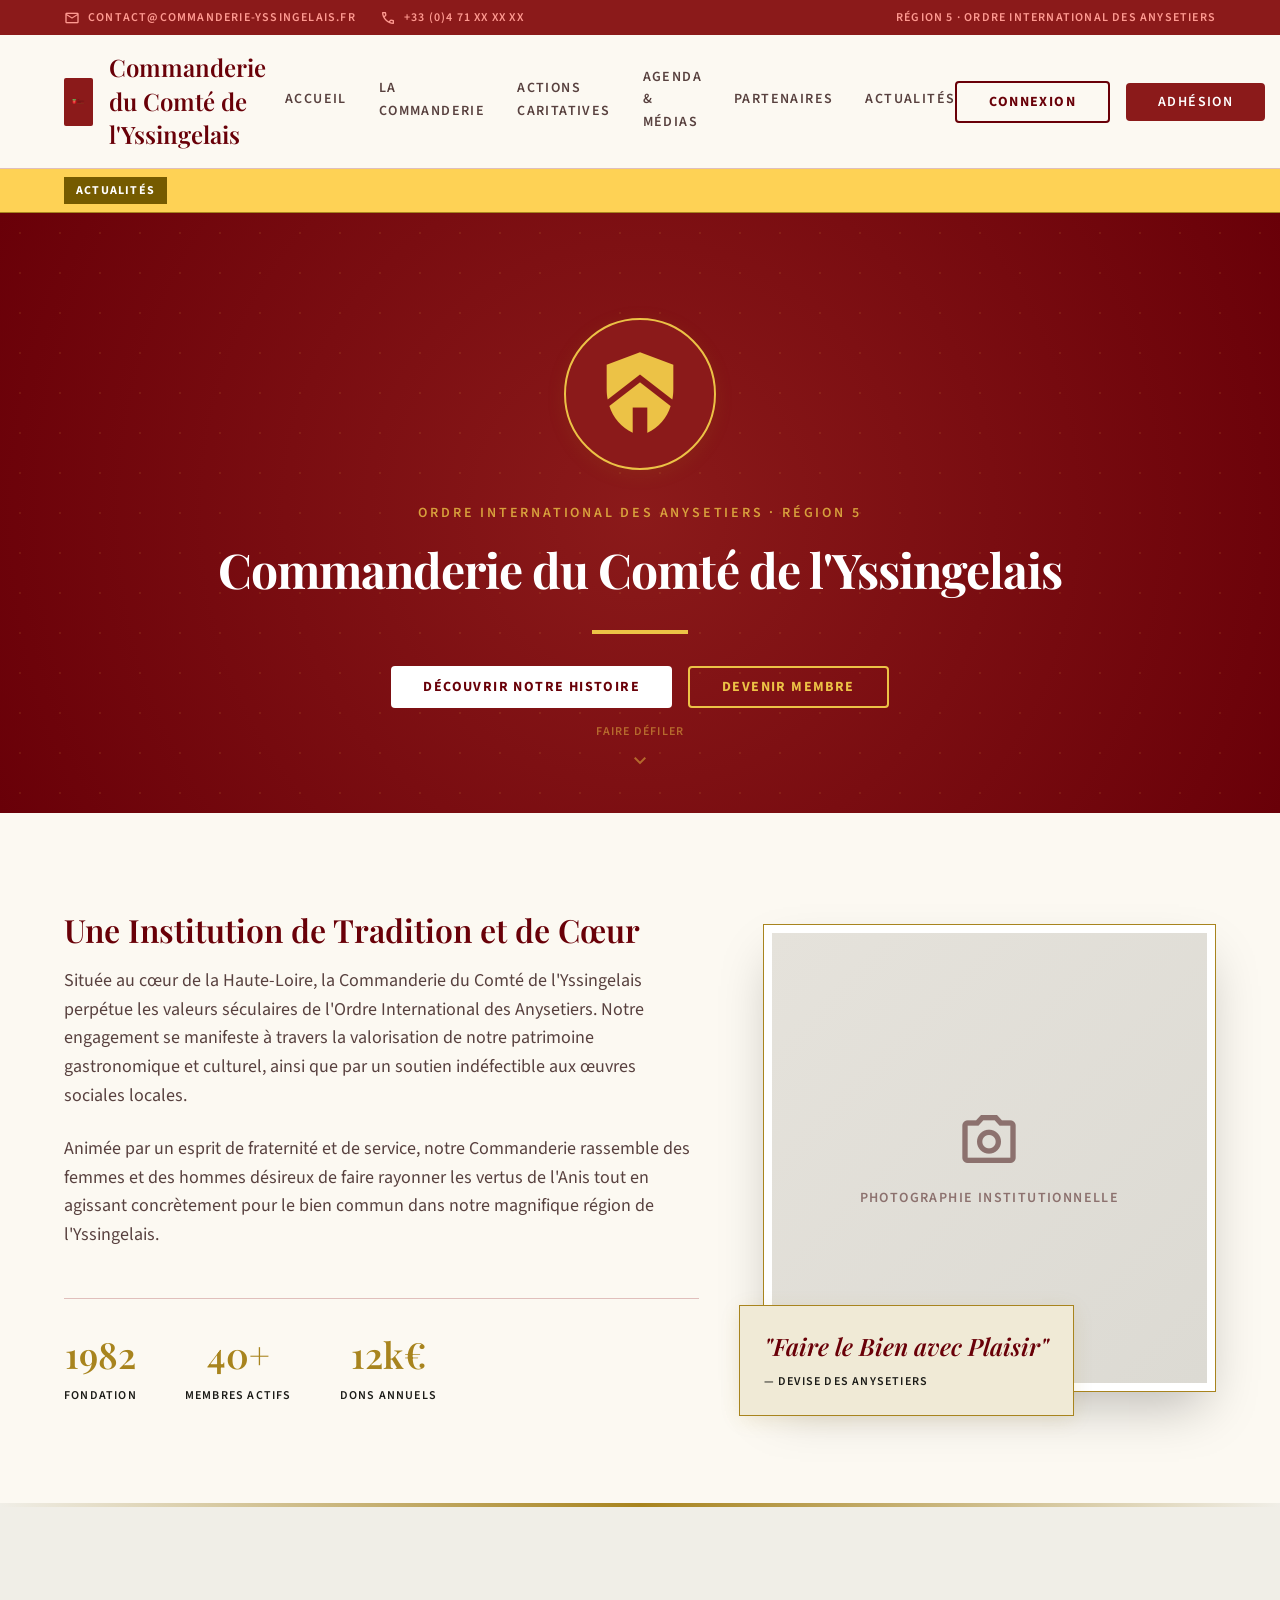
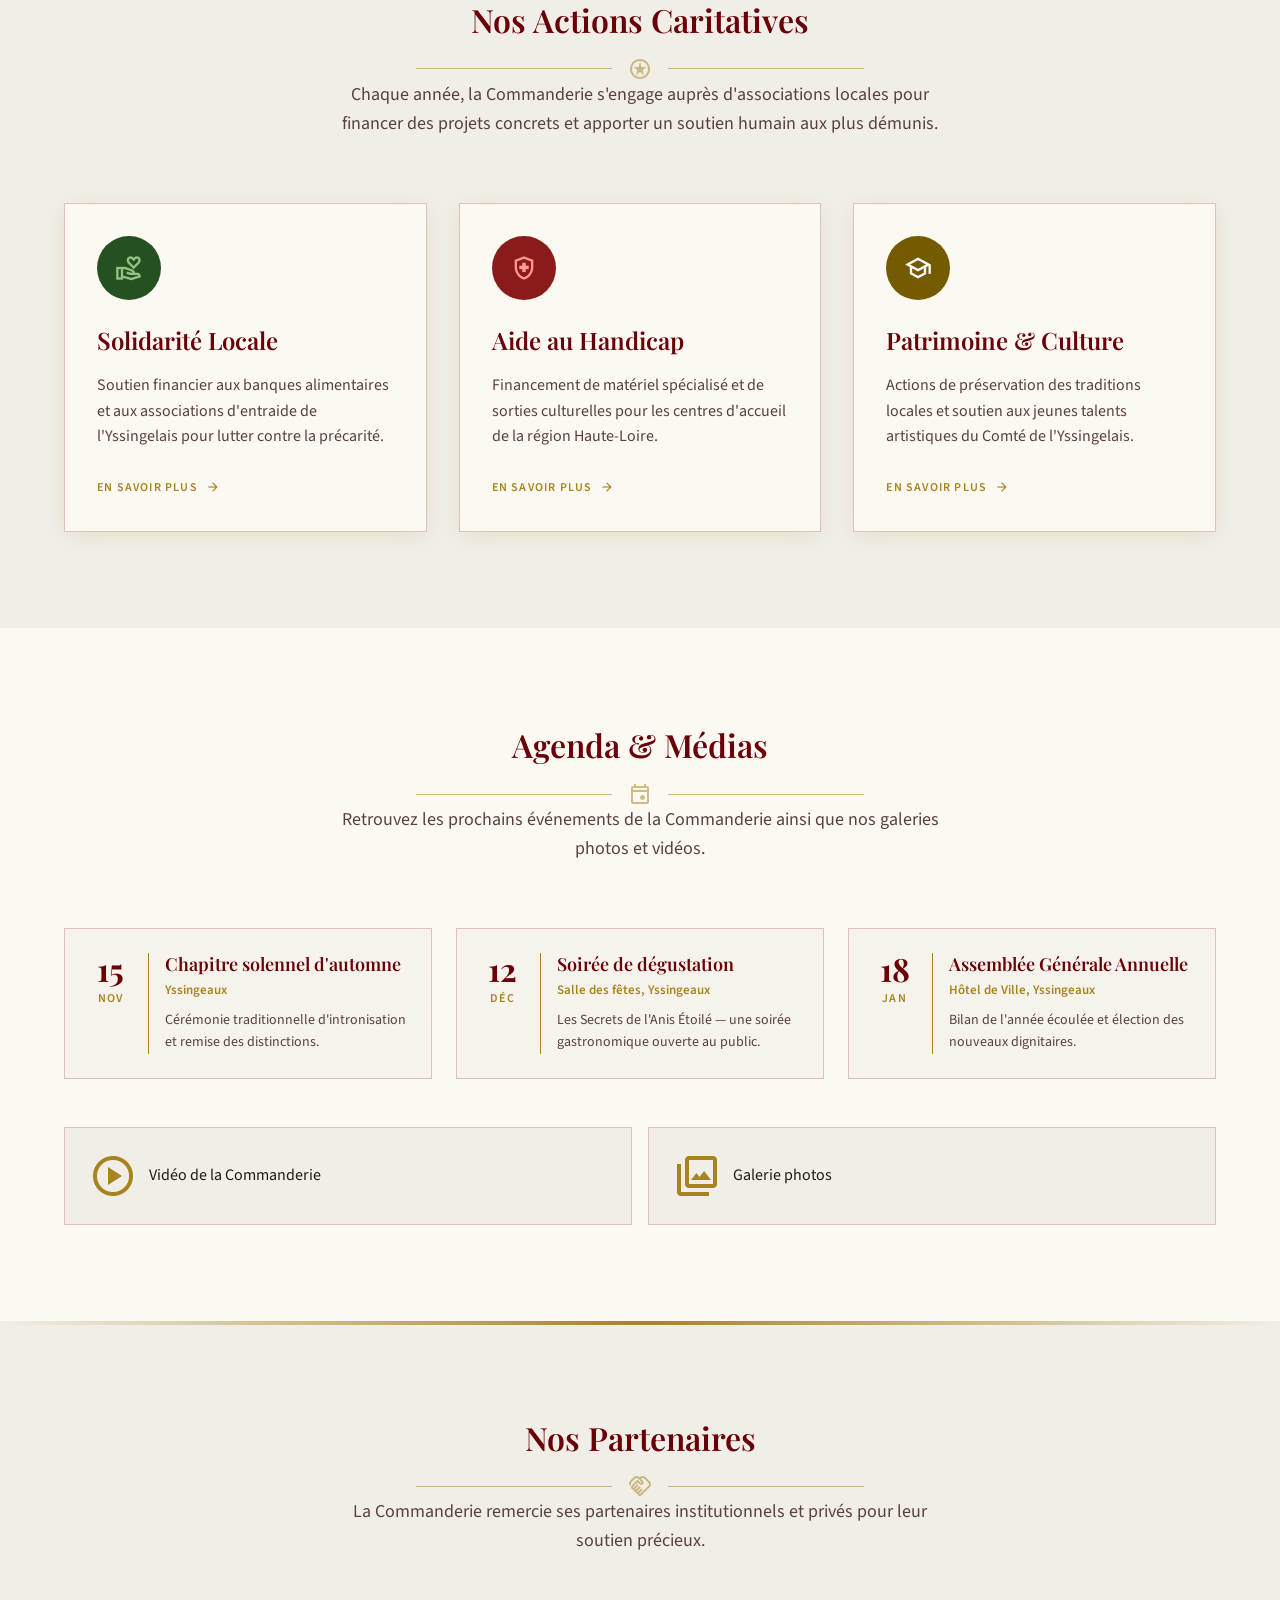
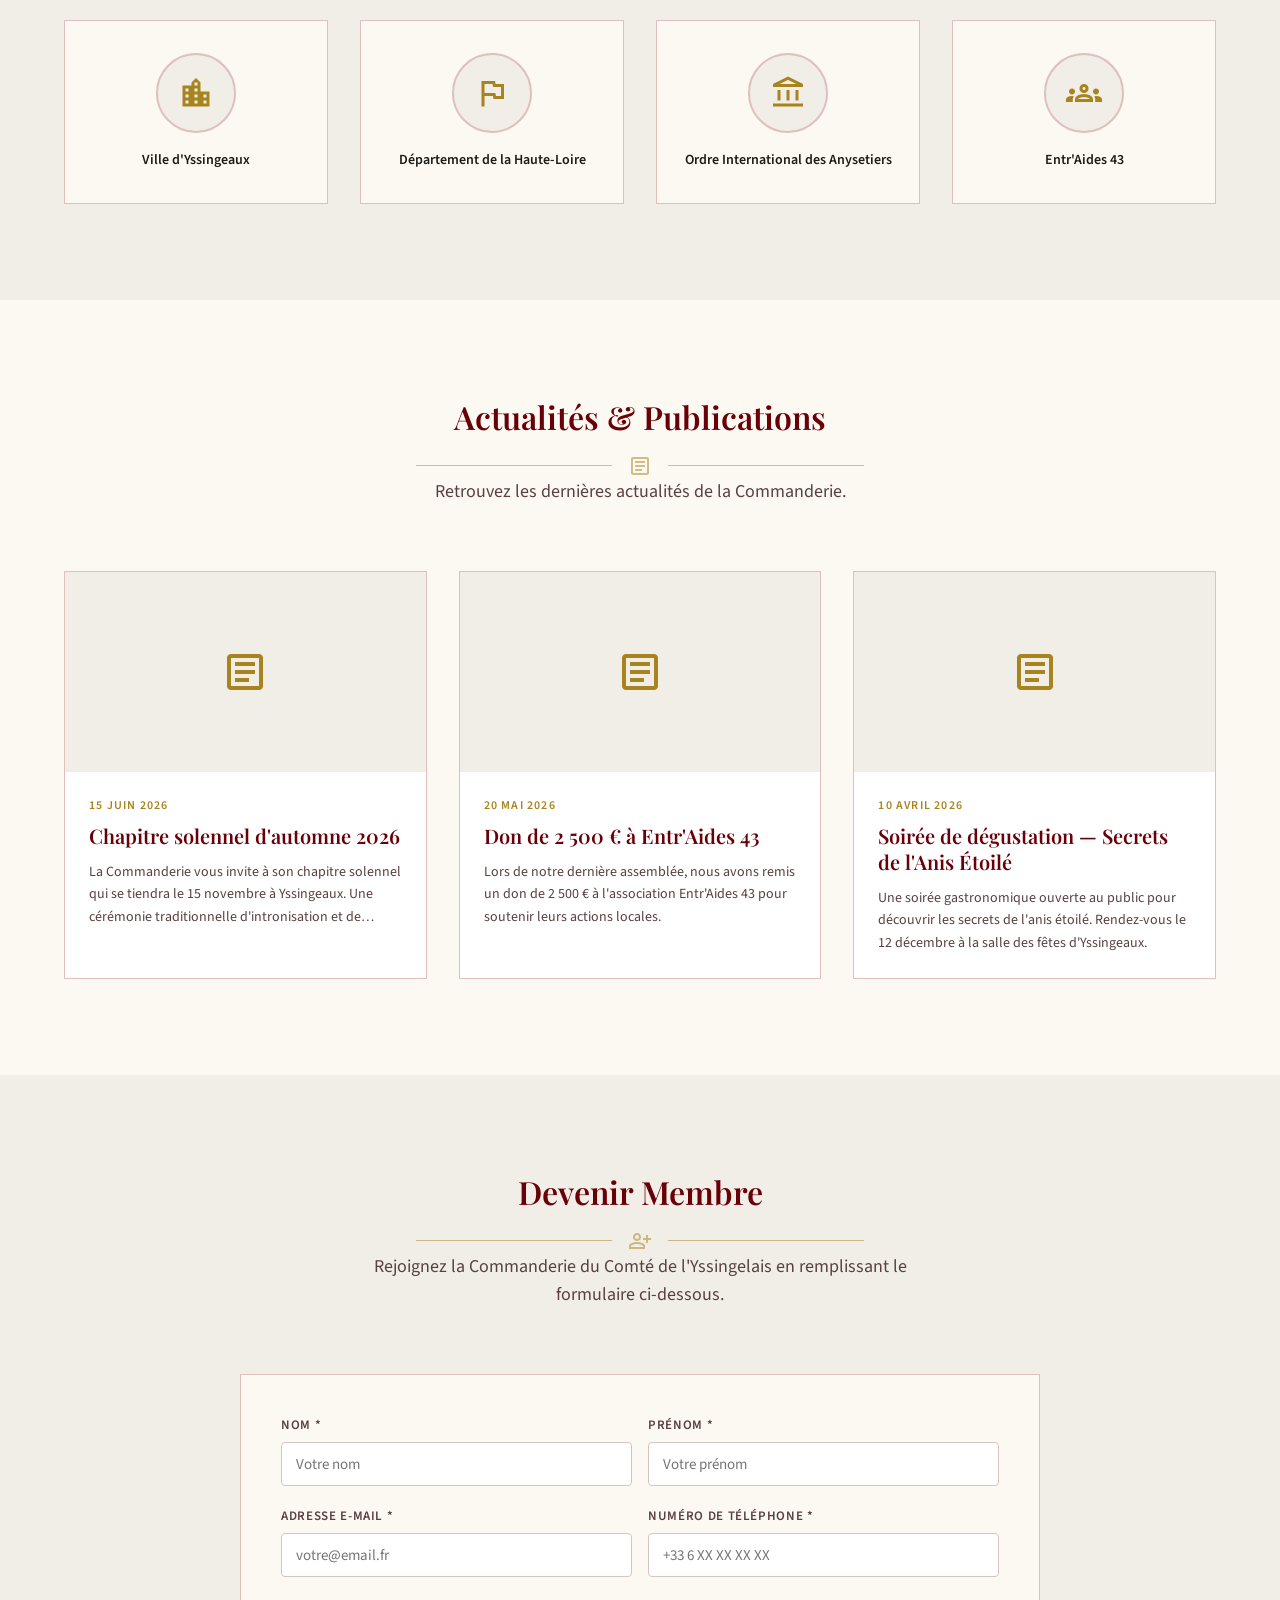
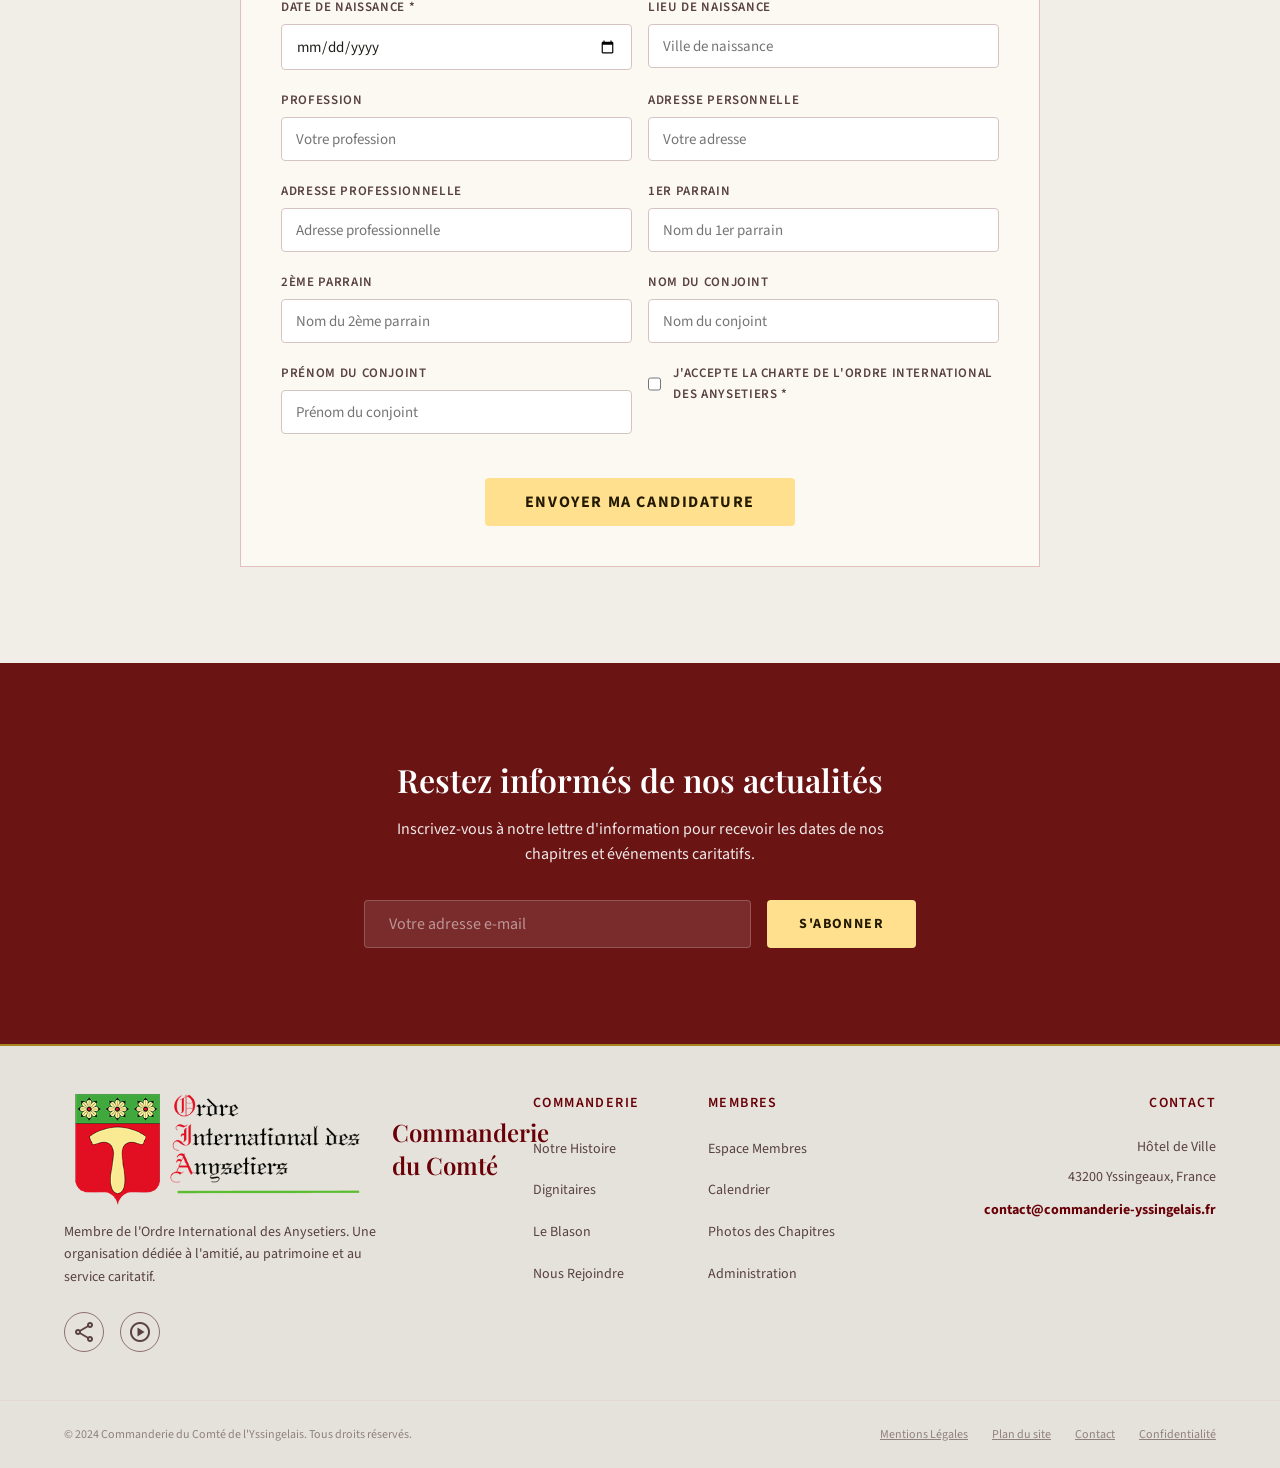
==== commit 875fa7d0: "première version user friendly" ====
--- a/index.html
+++ b/index.html
@@ -3,6 +3,7 @@
 <head>
   <meta charset="UTF-8">
   <meta name="viewport" content="width=device-width, initial-scale=1.0">
+  <link rel="icon" type="image/png" href="favicon.png">
   <title>Commanderie du Comté de l'Yssingelais | Accueil</title>
   <link rel="preconnect" href="https://fonts.googleapis.com">
   <link rel="preconnect" href="https://fonts.gstatic.com" crossorigin>
@@ -33,7 +34,7 @@
     <div class="container header-inner">
       <div class="header-brand">
         <div class="brand-icon">
-          <span class="material-symbols-outlined icon-shield">shield</span>
+          <img src="logo.png" alt="Commanderie du Comté de l'Yssingelais">
         </div>
         <div class="brand-title">Commanderie du Comté de l'Yssingelais</div>
       </div>
@@ -413,7 +414,7 @@
     <div class="container footer-main">
       <div class="footer-brand">
         <div class="footer-logo">
-          <span class="material-symbols-outlined icon-shield">shield</span>
+          <img src="logo.png" alt="Commanderie du Comté">
           <span class="footer-brand-name">Commanderie du Comté</span>
         </div>
         <p class="footer-desc">Membre de l'Ordre International des Anysetiers. Une organisation dédiée à l'amitié, au patrimoine et au service caritatif.</p>
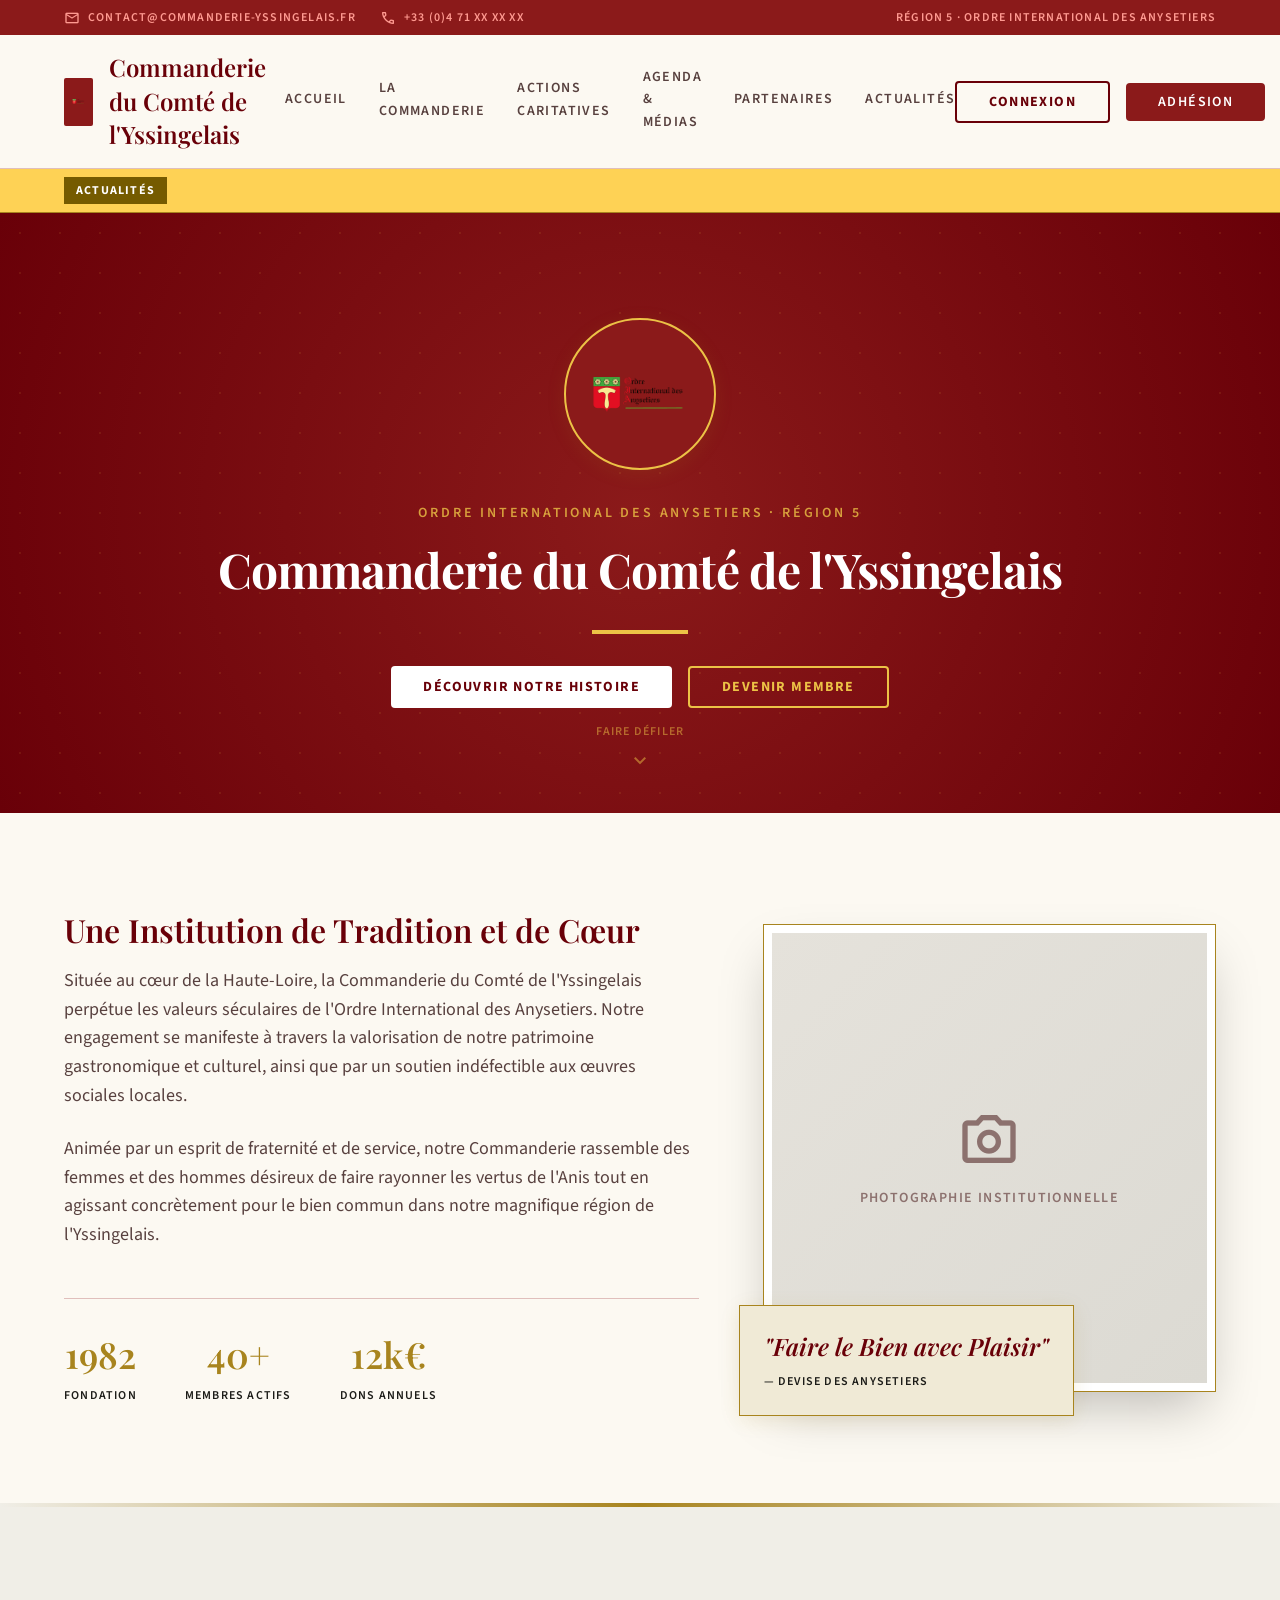
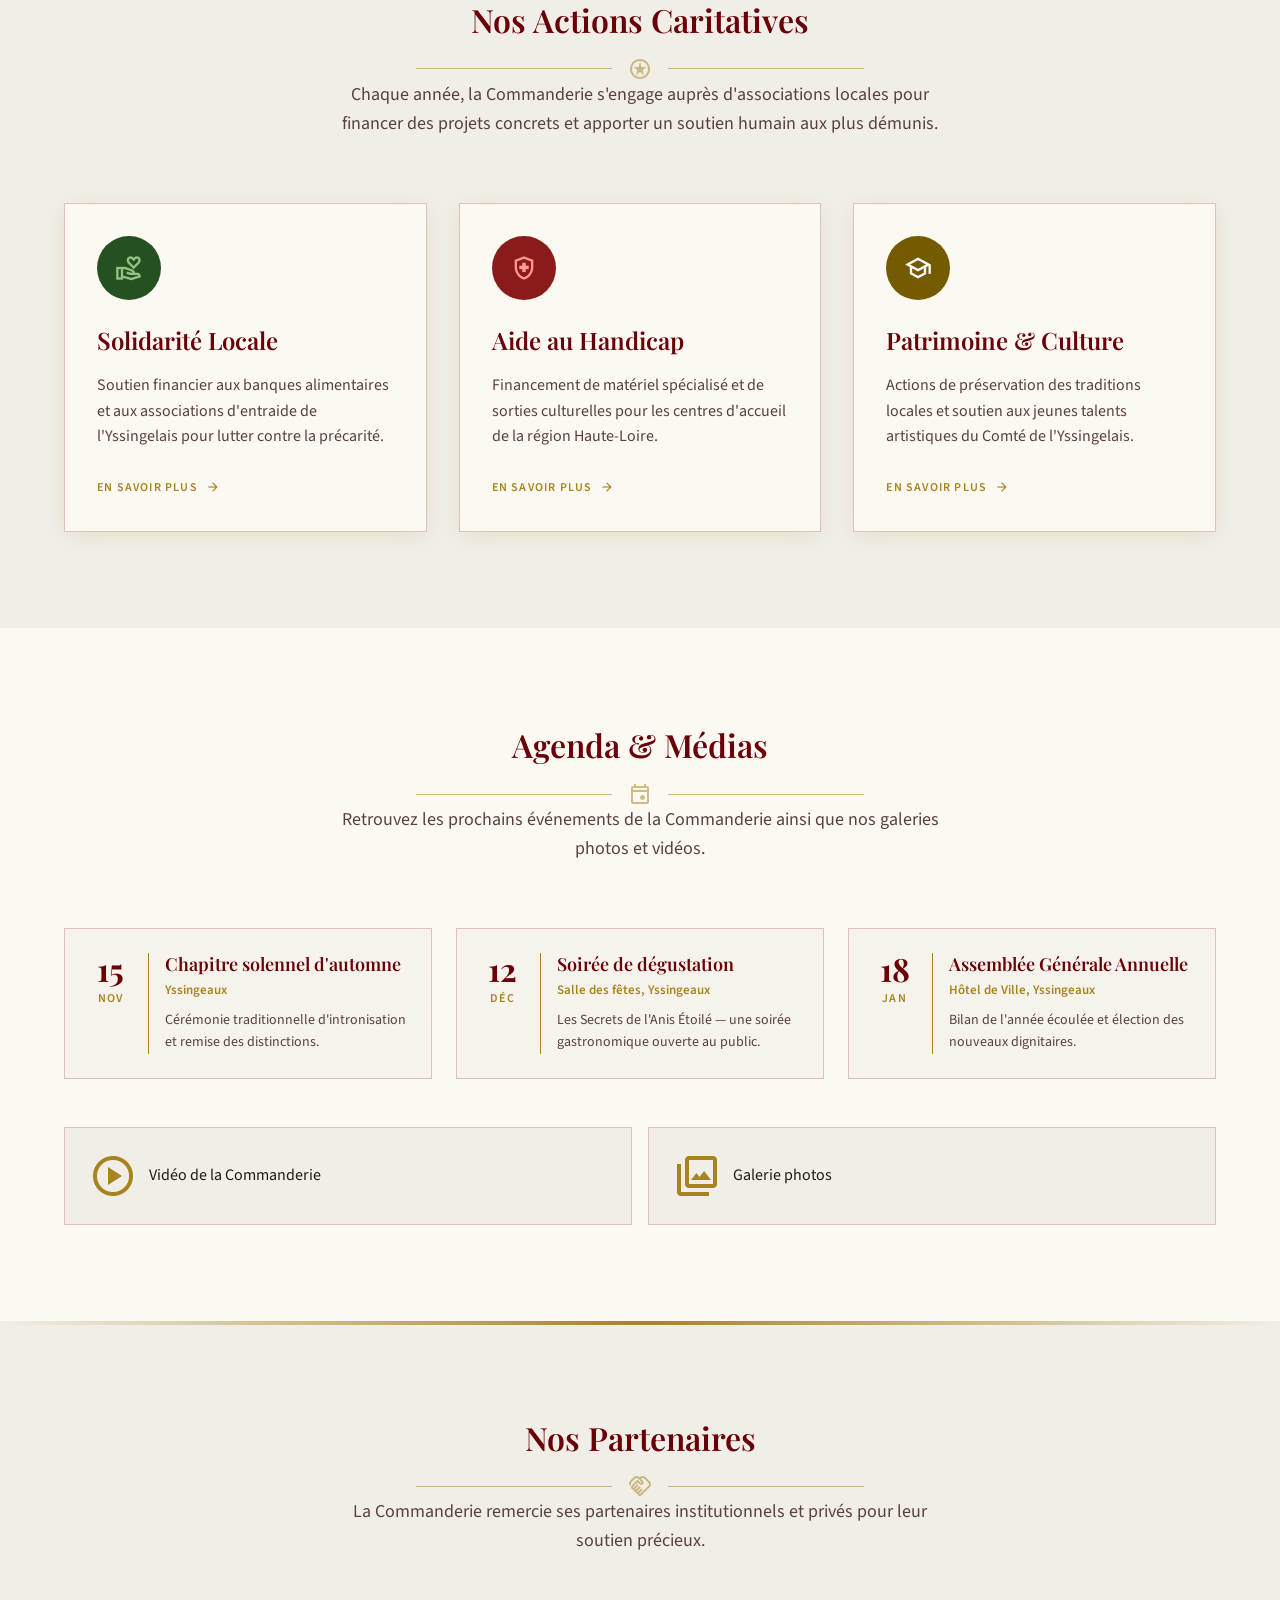
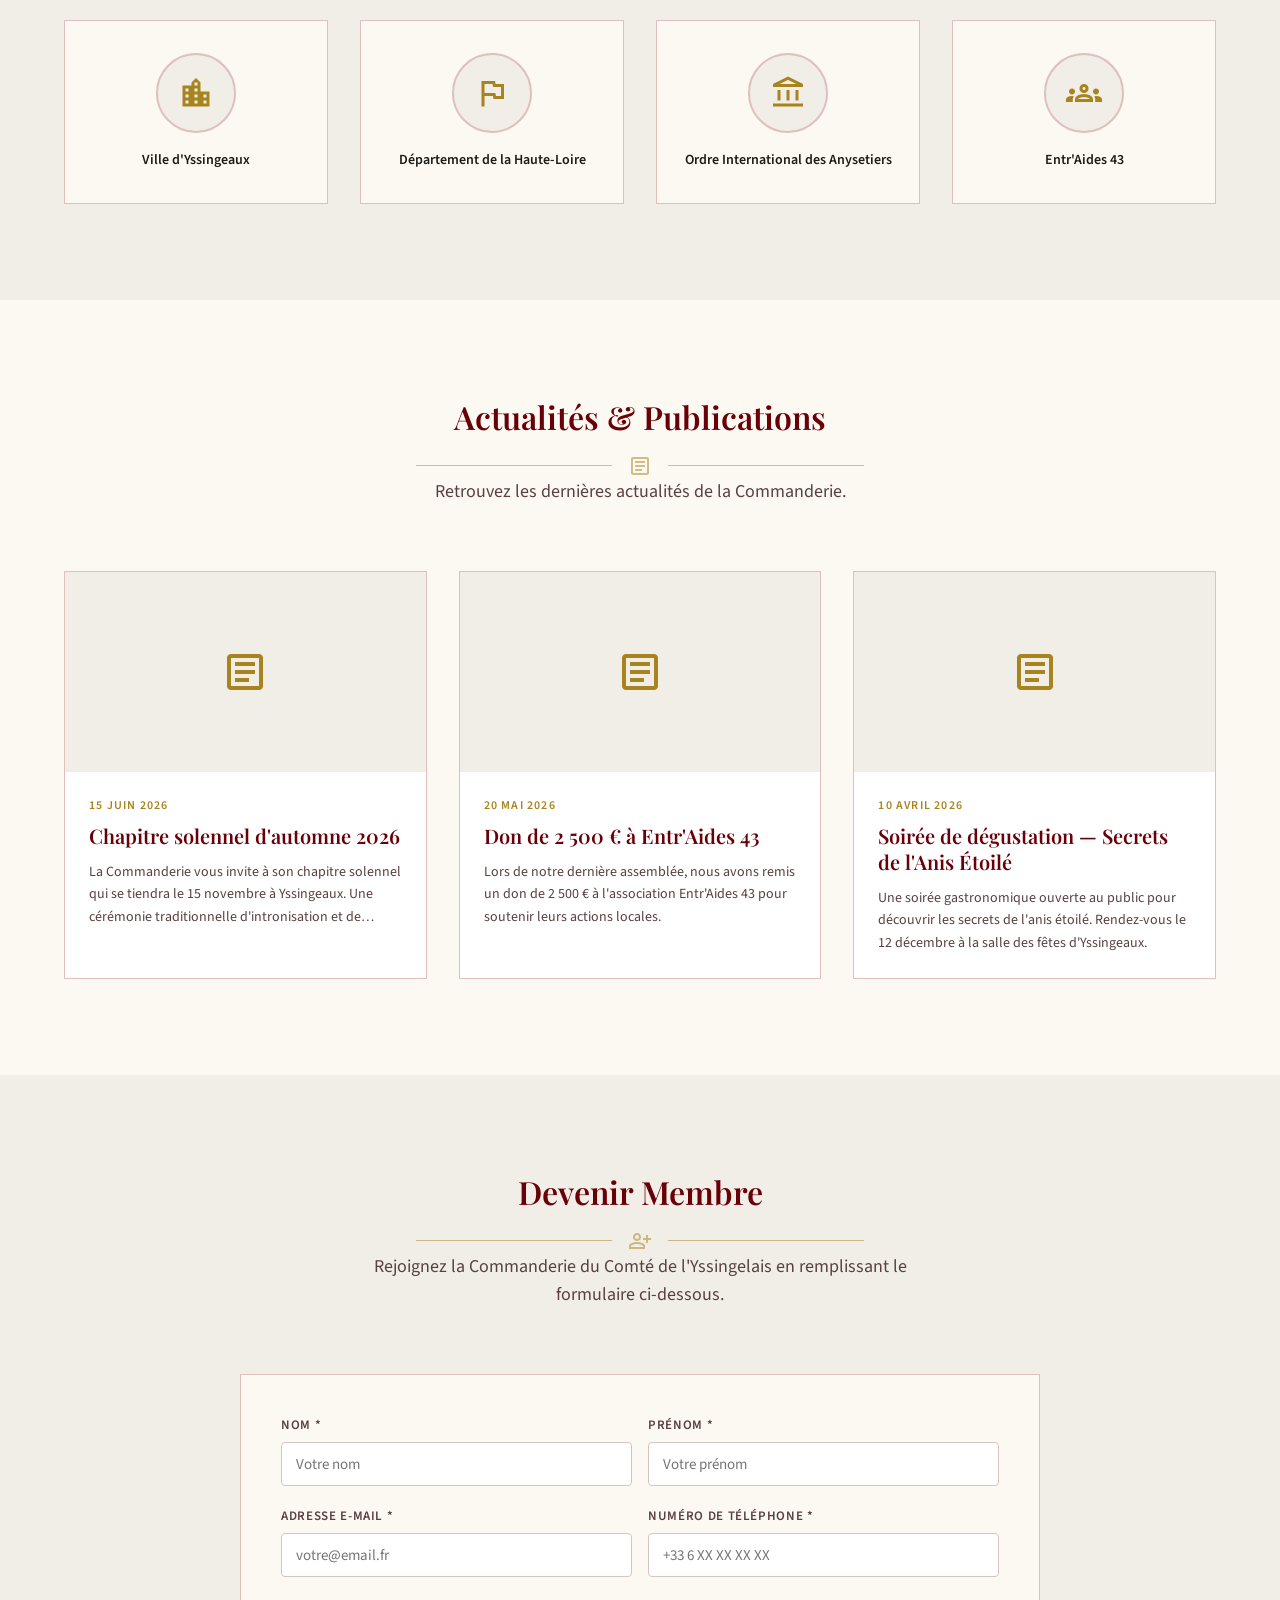
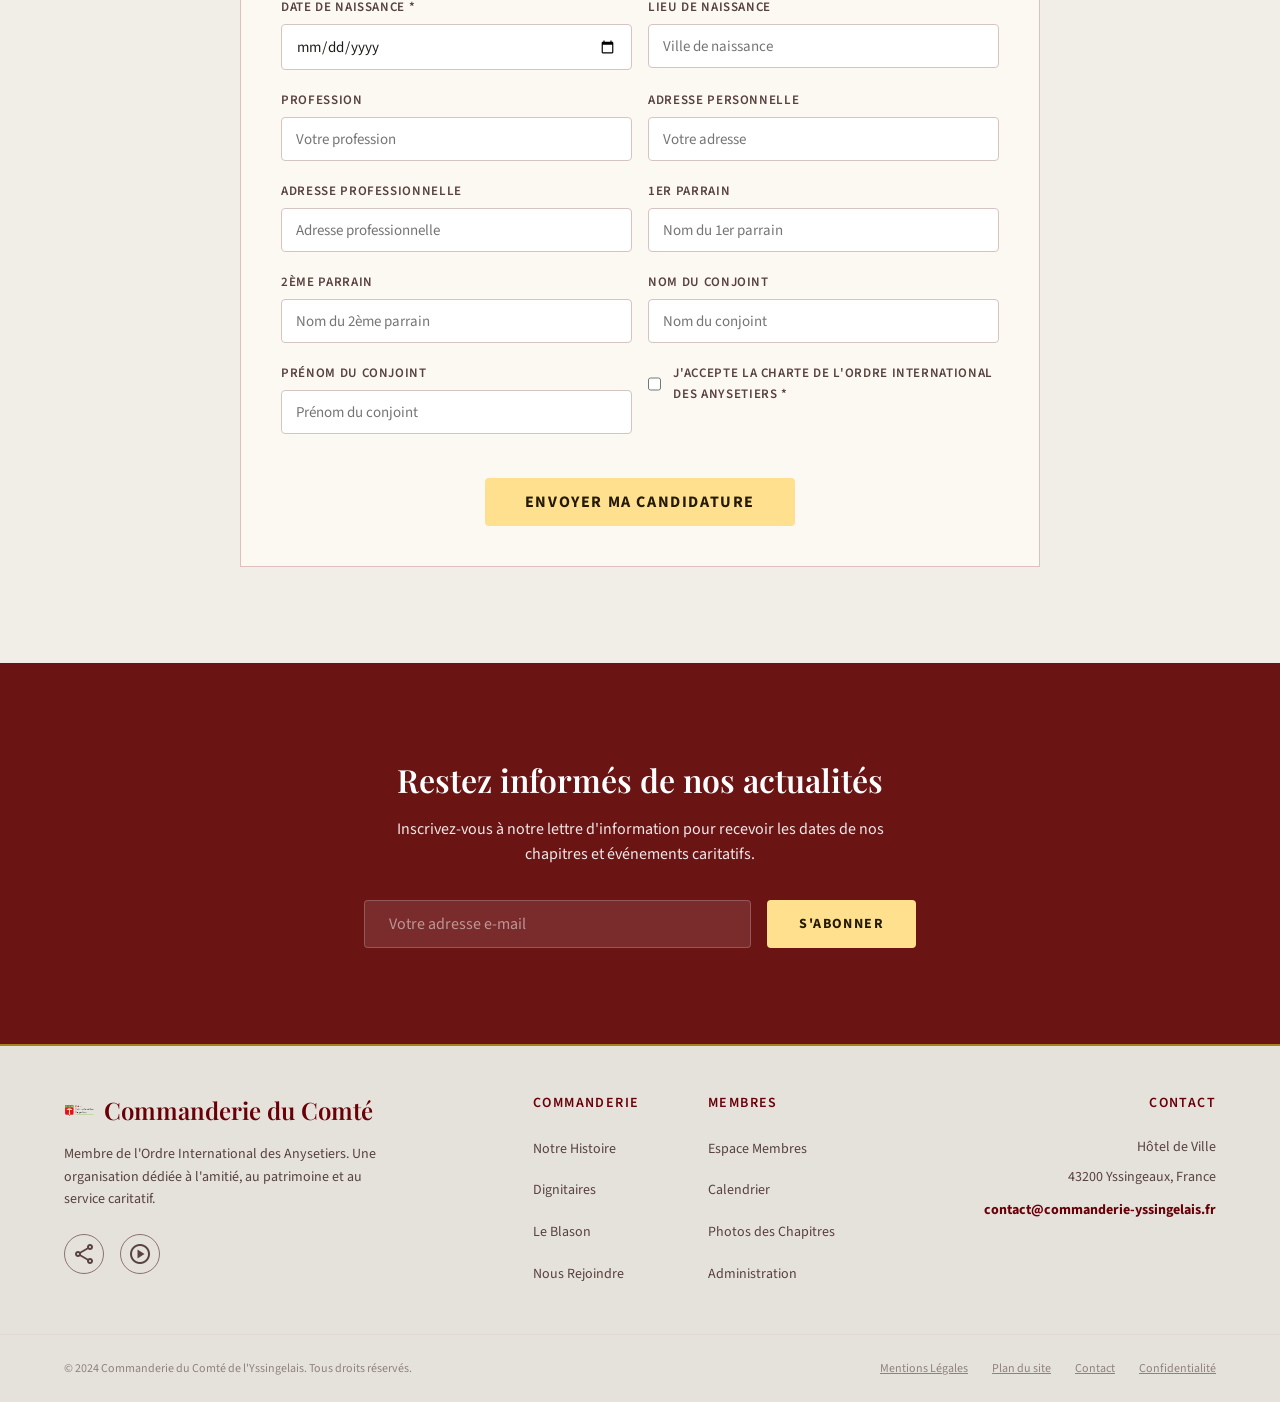
==== commit 31c97c2e: "correction du logo" ====
--- a/index.html
+++ b/index.html
@@ -91,7 +91,7 @@
       <div class="hero-overlay"></div>
       <div class="hero-content">
         <div class="hero-emblem">
-          <span class="material-symbols-outlined icon-emblem">shield_with_house</span>
+          <img src="logo.png" alt="Commanderie du Comté de l'Yssingelais">
         </div>
         <p class="hero-subtitle">ORDRE INTERNATIONAL DES ANYSETIERS · RÉGION 5</p>
         <h1 class="hero-title">Commanderie du Comté de l'Yssingelais</h1>
--- a/styles.css
+++ b/styles.css
@@ -91,6 +91,37 @@
   font-size: 32px;
   color: #fff;
   font-variation-settings: 'FILL' 1;
+}
+
+.brand-icon img {
+  width: 100%;
+  height: 100%;
+  object-fit: contain;
+}
+
+.hero-emblem img {
+  width: 100px;
+  height: 100px;
+  object-fit: contain;
+  display: block;
+}
+
+.footer-logo img {
+  width: 32px;
+  height: 32px;
+  object-fit: contain;
+}
+
+.auth-logo img {
+  width: 28px;
+  height: 28px;
+  object-fit: contain;
+}
+
+.admin-brand img {
+  width: 28px;
+  height: 28px;
+  object-fit: contain;
 }
 
 /* --- Buttons --- */
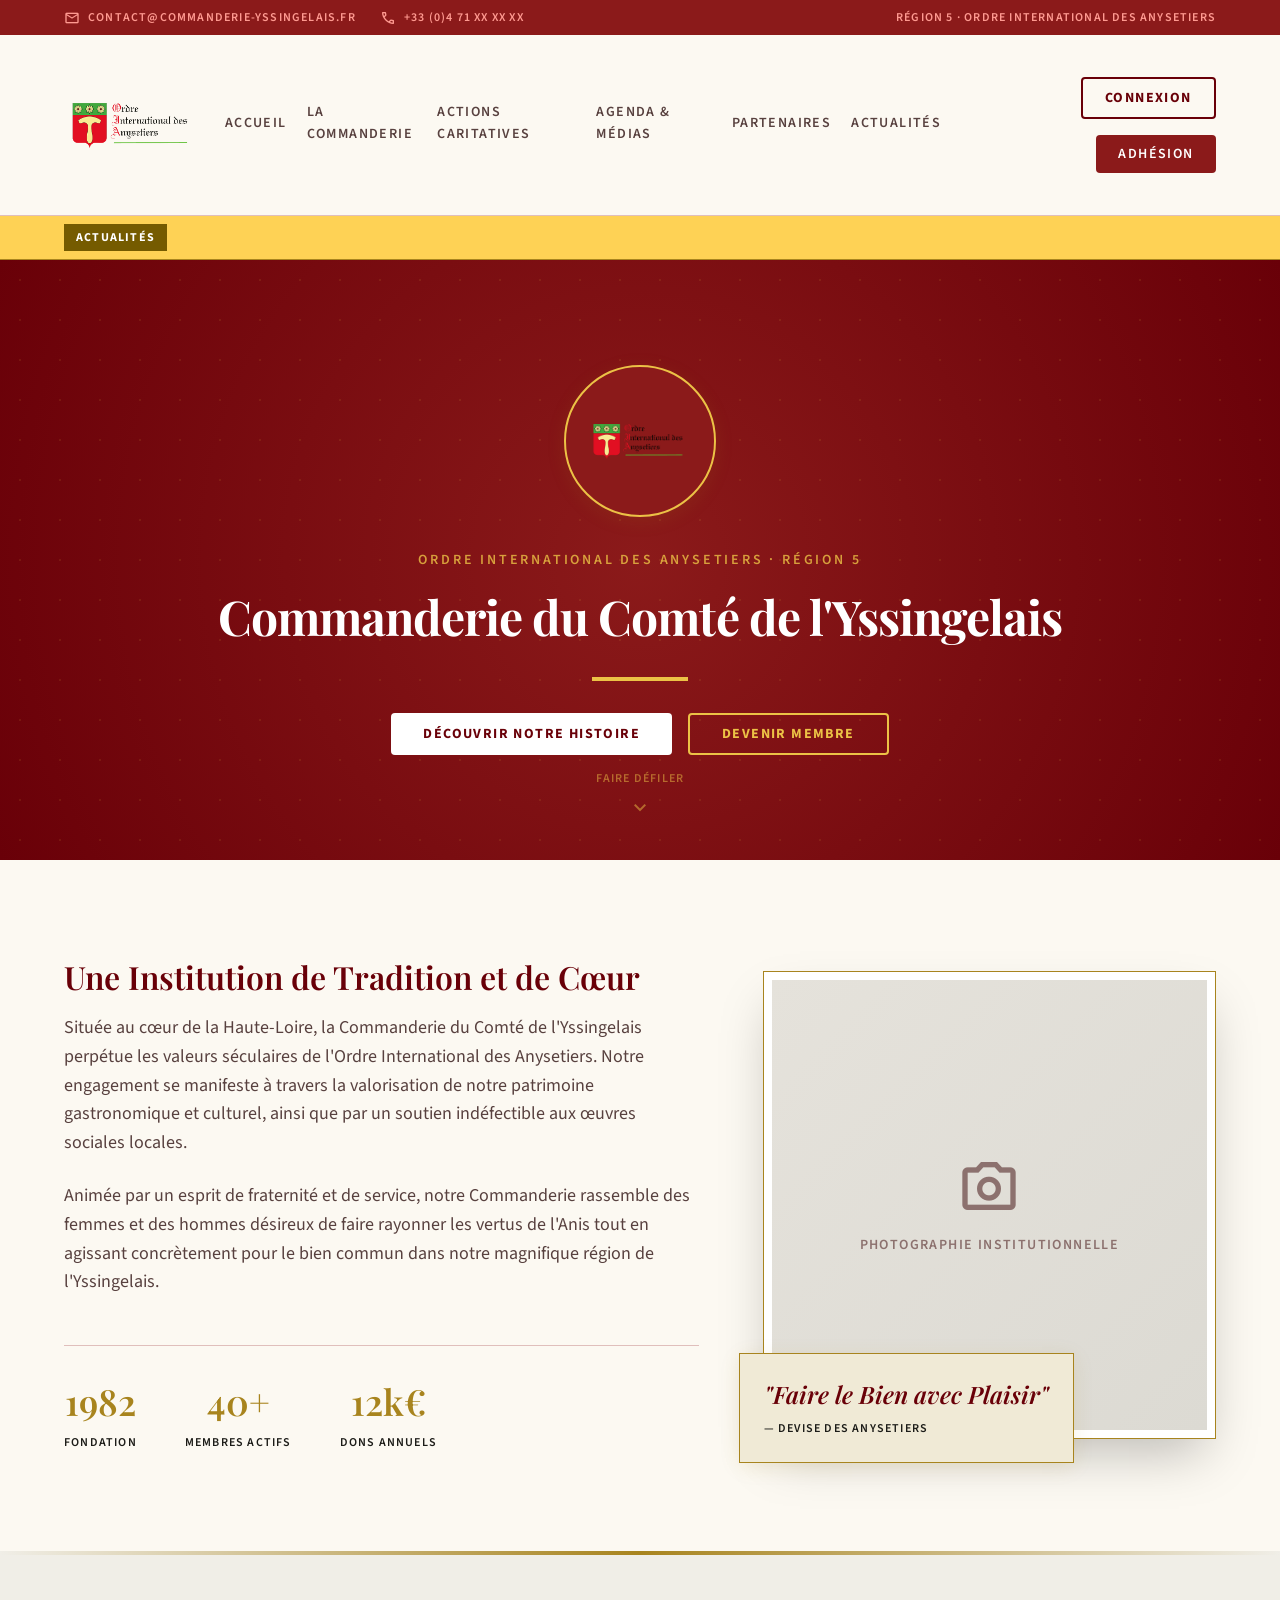
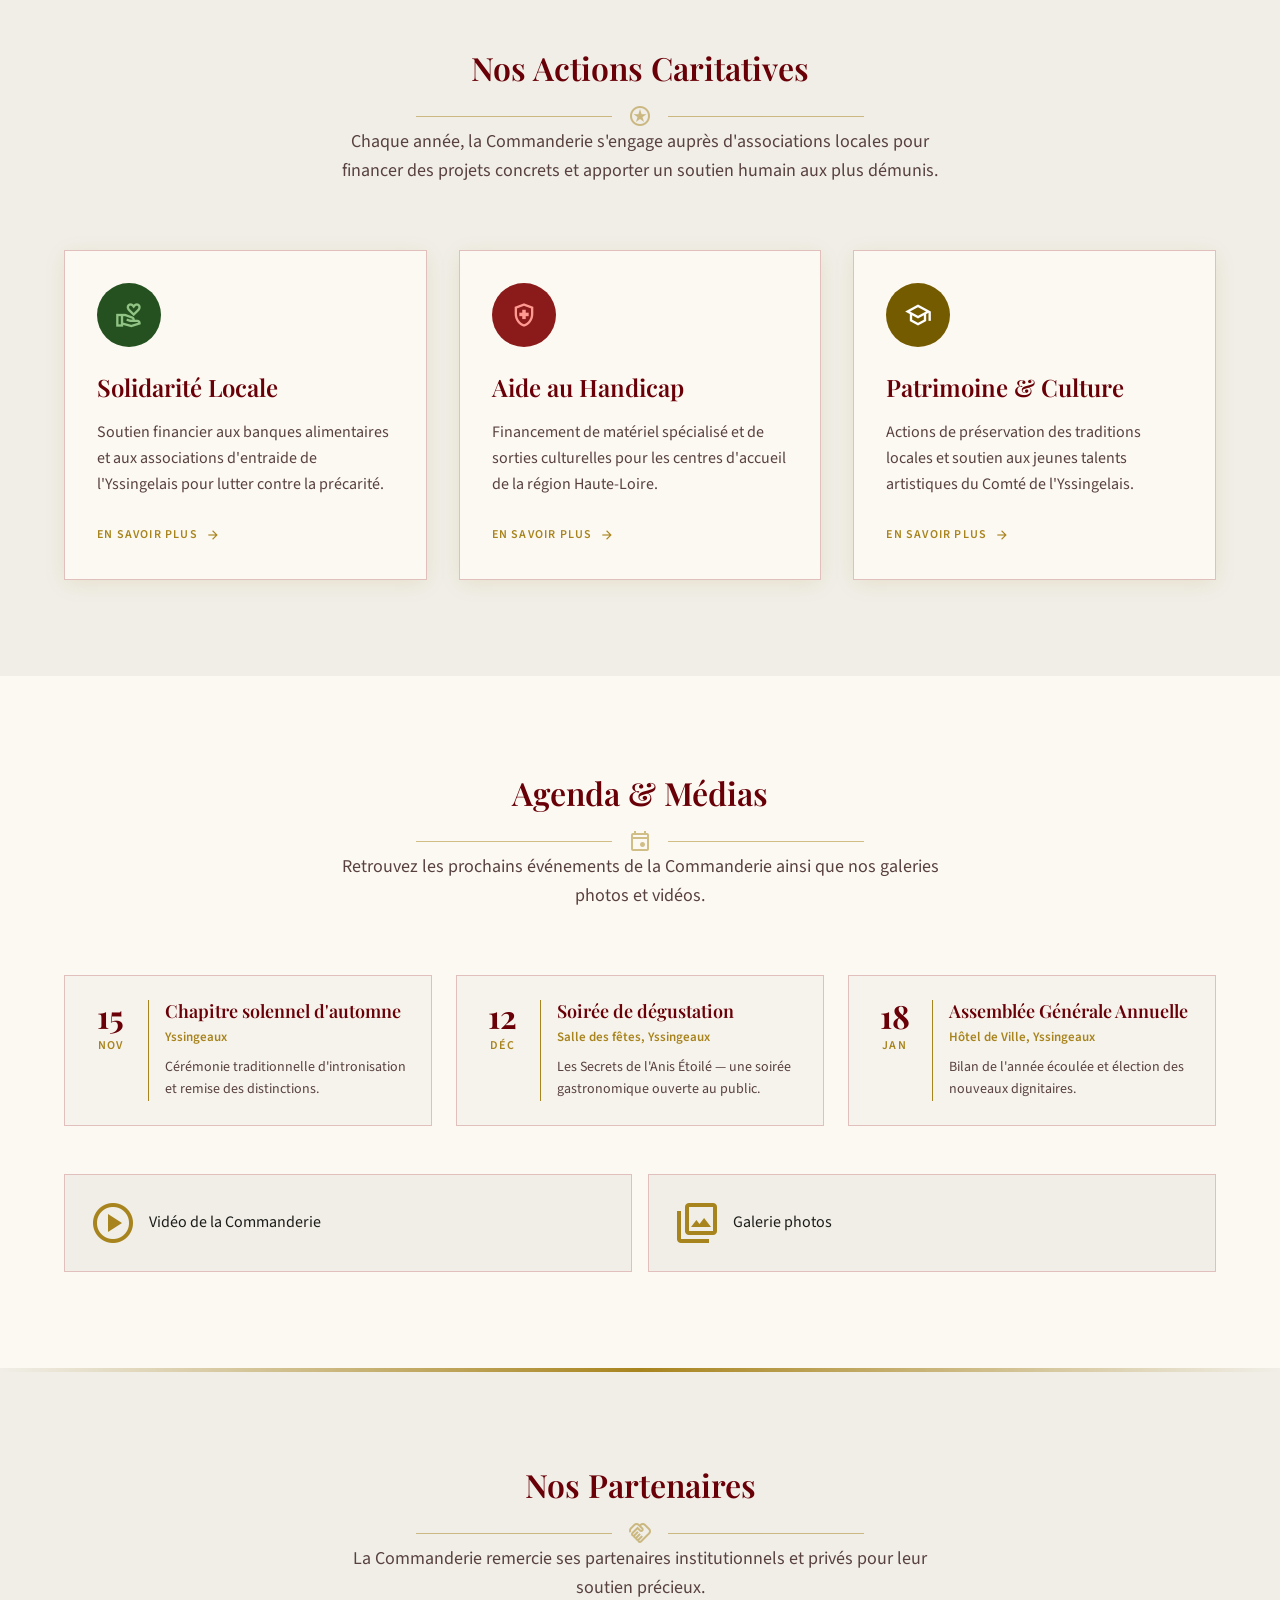
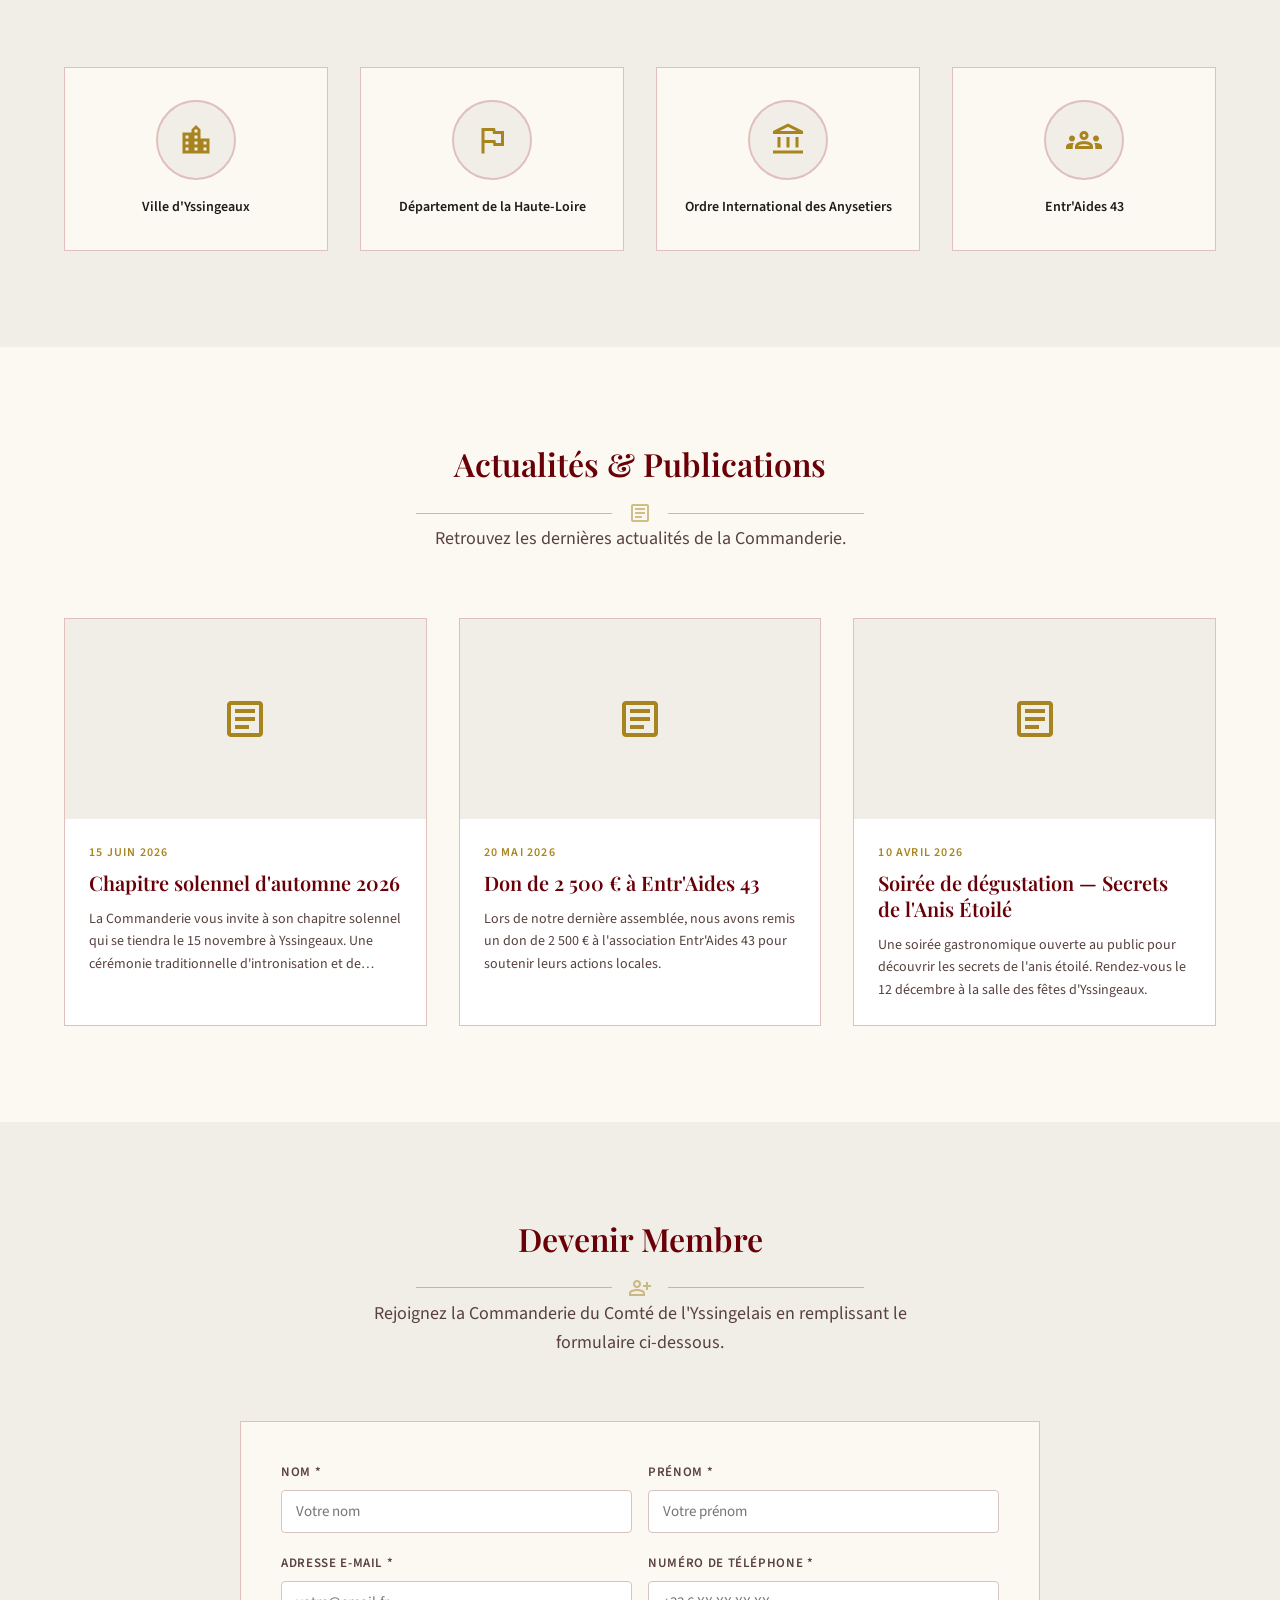
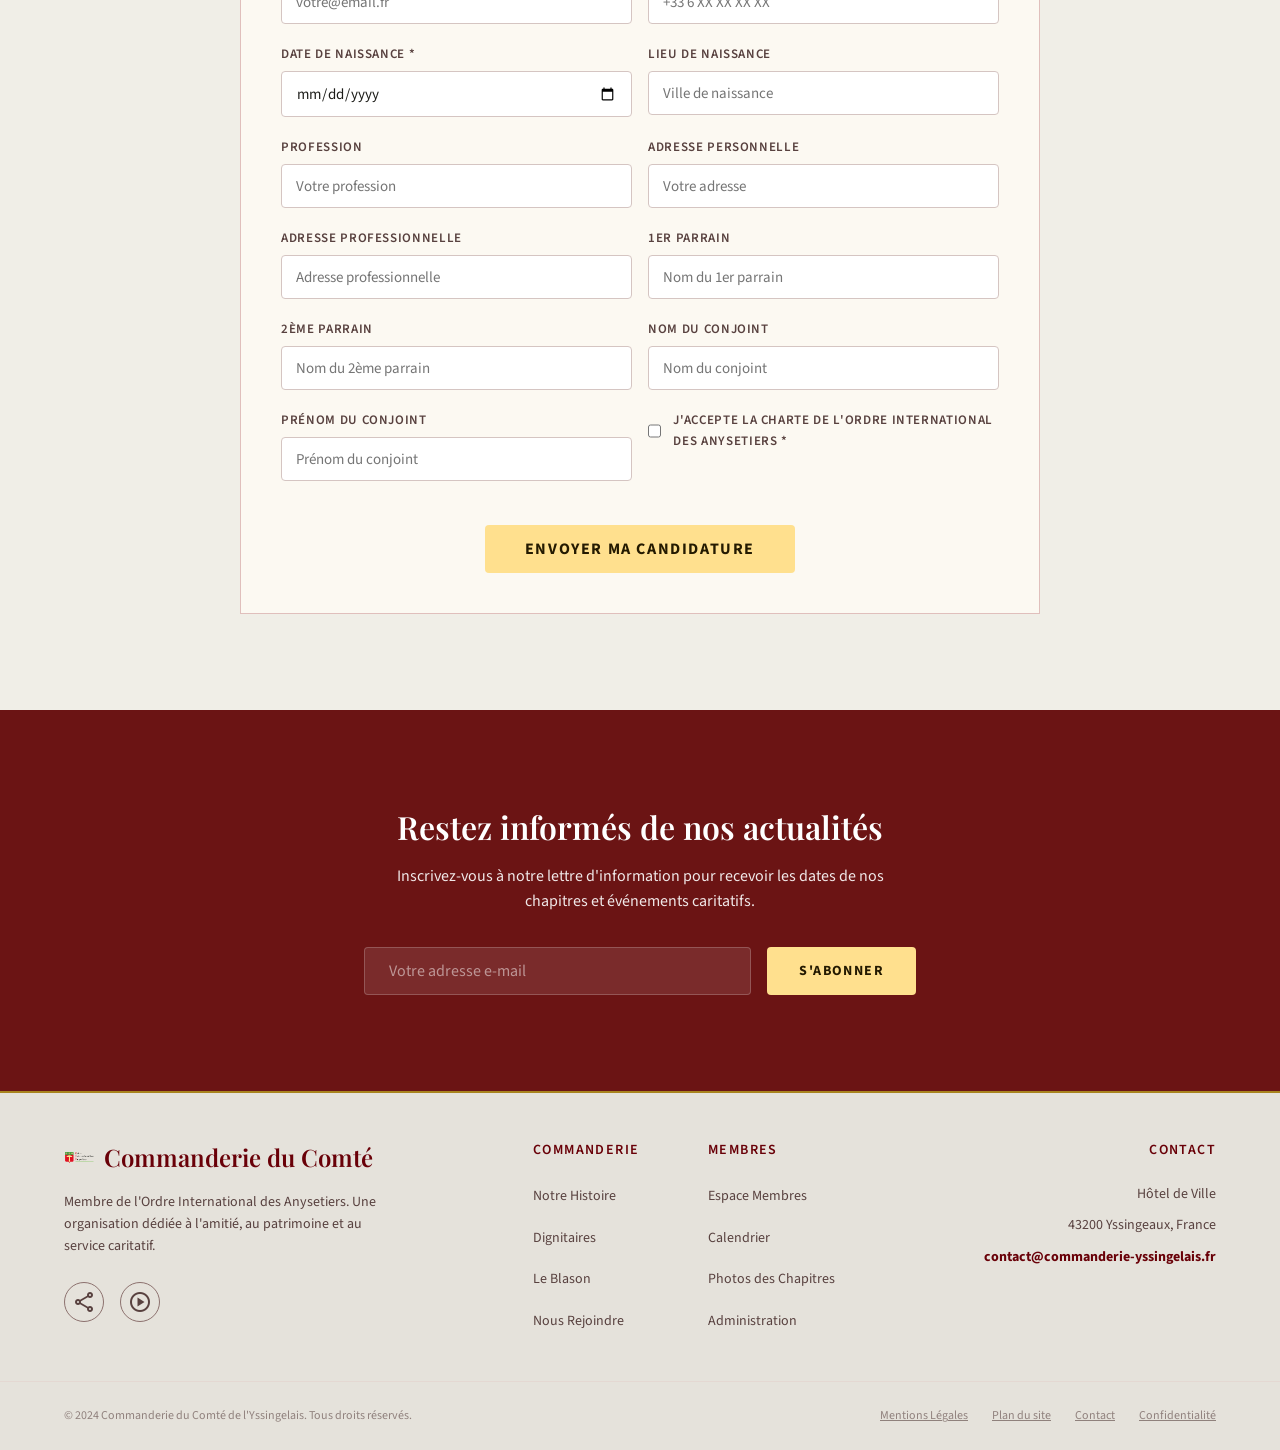
==== commit a0cff690: "fix: ui issues" ====
--- a/index.html
+++ b/index.html
@@ -3,13 +3,13 @@
 <head>
   <meta charset="UTF-8">
   <meta name="viewport" content="width=device-width, initial-scale=1.0">
-  <link rel="icon" type="image/png" href="favicon.png">
+  <link rel="icon" type="image/png" href="assets/images/favicon.png">
   <title>Commanderie du Comté de l'Yssingelais | Accueil</title>
   <link rel="preconnect" href="https://fonts.googleapis.com">
   <link rel="preconnect" href="https://fonts.gstatic.com" crossorigin>
   <link href="https://fonts.googleapis.com/css2?family=Playfair+Display:ital,wght@0,400;0,600;0,700;1,400&family=Source+Sans+3:wght@400;600;700&display=swap" rel="stylesheet">
   <link href="https://fonts.googleapis.com/css2?family=Material+Symbols+Outlined:wght,FILL@100..700,0..1&display=swap" rel="stylesheet">
-  <link rel="stylesheet" href="styles.css">
+  <link rel="stylesheet" href="assets/css/styles.css">
 </head>
 <body>
   <!-- Top Info Bar -->
@@ -34,9 +34,9 @@
     <div class="container header-inner">
       <div class="header-brand">
         <div class="brand-icon">
-          <img src="logo.png" alt="Commanderie du Comté de l'Yssingelais">
-        </div>
-        <div class="brand-title">Commanderie du Comté de l'Yssingelais</div>
+          <img src="assets/images/logo.png" alt="Commanderie du Comté de l'Yssingelais">
+        </div>
+        <!-- <div class="brand-title">Commanderie du Comté de l'Yssingelais</div> -->
       </div>
       <nav class="nav-desktop" id="navDesktop">
         <a href="#accueil" class="nav-link active">Accueil</a>
@@ -47,7 +47,7 @@
         <a href="#articles" class="nav-link">Actualités</a>
       </nav>
       <div class="header-actions">
-        <a href="login.html" class="btn btn-outline">Connexion</a>
+        <a href="pages/login.html" class="btn btn-outline">Connexion</a>
         <a href="#adhesion" class="btn btn-primary">Adhésion</a>
         <button class="menu-toggle" id="menuToggle" aria-label="Menu">
           <span class="material-symbols-outlined text-primary">menu</span>
@@ -63,7 +63,7 @@
       <a href="#partenaires" class="nav-link">Partenaires</a>
       <a href="#articles" class="nav-link">Actualités</a>
       <a href="#adhesion" class="nav-link">Adhésion</a>
-      <a href="login.html" class="nav-link">Connexion</a>
+      <a href="pages/login.html" class="nav-link">Connexion</a>
     </div>
   </header>
 
@@ -91,7 +91,7 @@
       <div class="hero-overlay"></div>
       <div class="hero-content">
         <div class="hero-emblem">
-          <img src="logo.png" alt="Commanderie du Comté de l'Yssingelais">
+          <img src="assets/images/logo.png" alt="Commanderie du Comté de l'Yssingelais">
         </div>
         <p class="hero-subtitle">ORDRE INTERNATIONAL DES ANYSETIERS · RÉGION 5</p>
         <h1 class="hero-title">Commanderie du Comté de l'Yssingelais</h1>
@@ -414,7 +414,7 @@
     <div class="container footer-main">
       <div class="footer-brand">
         <div class="footer-logo">
-          <img src="logo.png" alt="Commanderie du Comté">
+          <img src="assets/images/logo.png" alt="Commanderie du Comté">
           <span class="footer-brand-name">Commanderie du Comté</span>
         </div>
         <p class="footer-desc">Membre de l'Ordre International des Anysetiers. Une organisation dédiée à l'amitié, au patrimoine et au service caritatif.</p>
@@ -440,10 +440,10 @@
         <div class="footer-col">
           <h4 class="footer-heading">Membres</h4>
           <ul>
-            <li><a href="login.html">Espace Membres</a></li>
+            <li><a href="pages/login.html">Espace Membres</a></li>
             <li><a href="#">Calendrier</a></li>
             <li><a href="#">Photos des Chapitres</a></li>
-            <li><a href="admin.html">Administration</a></li>
+            <li><a href="pages/admin.html">Administration</a></li>
           </ul>
         </div>
       </div>
@@ -467,8 +467,8 @@
     </div>
   </footer>
 
-  <script src="config.js"></script>
+  <script src="assets/js/config.js"></script>
   <script src="https://www.google.com/recaptcha/api.js?onload=onloadRecaptcha&render=explicit" async defer></script>
-  <script src="script.js"></script>
+  <script src="assets/js/script.js"></script>
 </body>
 </html>
--- a/assets/css/styles.css
+++ b/assets/css/styles.css
@@ -0,0 +1,2126 @@
+/* ============================================
+   Héraldique & Prestige — Design System
+   Commanderie du Comté de l'Yssingelais
+   ============================================ */
+
+/* --- Reset & Base --- */
+*,
+*::before,
+*::after {
+  margin: 0;
+  padding: 0;
+  box-sizing: border-box;
+}
+
+html {
+  scroll-behavior: smooth;
+}
+
+body {
+  font-family: 'Source Sans 3', sans-serif;
+  font-size: 16px;
+  line-height: 1.6;
+  color: #1c1c18;
+  background-color: #fcf9f2;
+  overflow-x: hidden;
+  -webkit-font-smoothing: antialiased;
+}
+
+a {
+  text-decoration: none;
+  color: inherit;
+}
+
+ul {
+  list-style: none;
+}
+
+img {
+  max-width: 100%;
+  display: block;
+}
+
+/* --- Container --- */
+.container {
+  max-width: 1200px;
+  margin: 0 auto;
+  padding-left: 24px;
+  padding-right: 24px;
+}
+
+/* --- Typography --- */
+h1, h2, h3, h4 {
+  font-family: 'Playfair Display', serif;
+  font-weight: 600;
+  line-height: 1.3;
+}
+
+.section-title {
+  font-family: 'Playfair Display', serif;
+  font-size: 32px;
+  font-weight: 600;
+  line-height: 1.3;
+  color: #690008;
+  margin-bottom: 1rem;
+}
+
+.section-desc {
+  color: #58413f;
+  max-width: 600px;
+  margin: 0 auto;
+  font-size: 18px;
+  line-height: 1.6;
+}
+
+.section-header-center {
+  text-align: center;
+  margin-bottom: 4rem;
+}
+
+/* --- Material Icons --- */
+.material-symbols-outlined {
+  font-variation-settings: 'FILL' 0, 'wght' 400, 'GRAD' 0, 'opsz' 24;
+  vertical-align: middle;
+}
+
+.icon-sm {
+  font-size: 16px;
+}
+
+.icon-shield {
+  font-size: 32px;
+  color: #fff;
+  font-variation-settings: 'FILL' 1;
+}
+
+.brand-icon img {
+  width: 100%;
+  height: 100%;
+  object-fit: contain;
+}
+
+.hero-emblem img {
+  width: 100px;
+  height: 100px;
+  object-fit: contain;
+  display: block;
+}
+
+.footer-logo img {
+  width: 32px;
+  height: 32px;
+  object-fit: contain;
+}
+
+.auth-logo img {
+  width: 28px;
+  height: 28px;
+  object-fit: contain;
+}
+
+.admin-brand img {
+  width: 28px;
+  height: 28px;
+  object-fit: contain;
+}
+
+/* --- Buttons --- */
+.btn {
+  display: inline-flex;
+  align-items: center;
+  justify-content: center;
+  font-family: 'Source Sans 3', sans-serif;
+  font-size: 14px;
+  font-weight: 600;
+  letter-spacing: 0.1em;
+  text-transform: uppercase;
+  line-height: 1;
+  padding: 0.75rem 2rem;
+  border-radius: 0.25rem;
+  border: none;
+  cursor: pointer;
+  transition: all 0.3s ease;
+}
+
+.btn-primary {
+  background-color: #8b1a1a;
+  color: #fff;
+}
+
+.btn-primary:hover {
+  background-color: #6B1414;
+  box-shadow: 0 0 0 1px #A8841E;
+}
+
+.btn-light {
+  background-color: #fff;
+  color: #690008;
+  font-weight: 700;
+}
+
+.btn-light:hover {
+  background-color: #f0eee7;
+}
+
+.btn-outline-light {
+  background-color: transparent;
+  color: #ecc246;
+  border: 2px solid #ecc246;
+  font-weight: 700;
+}
+
+.btn-outline-light:hover {
+  background-color: rgba(236, 194, 70, 0.1);
+}
+
+.btn-gold {
+  background-color: #ffe08e;
+  color: #241a00;
+  font-weight: 700;
+}
+
+.btn-gold:hover {
+  background-color: #ecc246;
+}
+
+/* --- Top Bar --- */
+.top-bar {
+  background-color: #8b1a1a;
+  color: #ff9a91;
+  padding: 0.5rem 0;
+  font-size: 12px;
+  font-weight: 600;
+  letter-spacing: 0.1em;
+  text-transform: uppercase;
+}
+
+.top-bar-inner {
+  display: flex;
+  justify-content: space-between;
+  align-items: center;
+  gap: 0.75rem 1.5rem;
+  flex-wrap: wrap;
+}
+
+.top-bar-contacts {
+  display: flex;
+  gap: 1.5rem;
+  flex-wrap: wrap;
+}
+
+.top-bar-link {
+  display: flex;
+  align-items: center;
+  gap: 0.5rem;
+  color: inherit;
+  transition: color 0.2s;
+}
+
+.top-bar-link:hover {
+  color: #fff;
+}
+
+.top-bar-region {
+  display: none;
+}
+
+@media (min-width: 768px) {
+  .top-bar-region {
+    display: block;
+  }
+}
+
+/* --- Header --- */
+.header {
+  background-color: #fcf9f2;
+  border-bottom: 1px solid #e0bfbc;
+  position: sticky;
+  top: 0;
+  z-index: 50;
+}
+
+.header-inner {
+  display: flex;
+  justify-content: space-between;
+  align-items: center;
+  gap: 1rem;
+  padding-top: 1rem;
+  padding-bottom: 1rem;
+}
+
+.header-brand {
+  display: flex;
+  align-items: center;
+  gap: 1rem;
+  min-width: 0;
+}
+
+.brand-icon {
+  width: clamp(96px, 12vw, 148px);
+  height: clamp(96px, 12vw, 148px);
+  /* background-color: #8b1a1a; */
+  border-radius: 0.125rem;
+  display: flex;
+  align-items: center;
+  justify-content: center;
+  padding: 0.25rem;
+}
+
+.brand-title {
+  font-family: 'Playfair Display', serif;
+  font-size: 24px;
+  font-weight: 600;
+  line-height: 1.4;
+  color: #690008;
+  max-width: 200px;
+}
+
+.nav-desktop {
+  display: none;
+}
+
+@media (min-width: 1024px) {
+  .header-inner {
+    flex-wrap: nowrap;
+    gap: 1.5rem;
+  }
+
+  .nav-desktop {
+    display: flex;
+    align-items: center;
+    justify-content: center;
+    gap: 1.25rem;
+    flex: 1 1 auto;
+    min-width: 0;
+  }
+
+  .header-actions {
+    flex-wrap: nowrap;
+    gap: 0.75rem;
+  }
+
+  .header-actions .btn {
+    padding: 0.75rem 1.4rem;
+  }
+}
+
+.nav-link {
+  font-family: 'Source Sans 3', sans-serif;
+  font-size: 14px;
+  font-weight: 600;
+  letter-spacing: 0.1em;
+  text-transform: uppercase;
+  color: #58413f;
+  transition: color 0.2s;
+  padding-bottom: 0.25rem;
+}
+
+.nav-link:hover {
+  color: #690008;
+}
+
+.nav-link.active {
+  color: #690008;
+  border-bottom: 2px solid #690008;
+  font-weight: 700;
+}
+
+.header-actions {
+  display: flex;
+  align-items: center;
+  gap: 1rem;
+  flex-wrap: wrap;
+  justify-content: flex-end;
+  margin-left: auto;
+}
+
+.header-actions .btn {
+  display: flex;
+  white-space: nowrap;
+  flex: 0 0 auto;
+}
+
+.menu-toggle {
+  display: flex;
+  align-items: center;
+  background: none;
+  border: none;
+  cursor: pointer;
+  padding: 0.5rem;
+  color: #690008;
+}
+
+@media (min-width: 1024px) {
+  .menu-toggle {
+    display: none;
+  }
+}
+
+/* --- Mobile Nav --- */
+.nav-mobile {
+  display: none;
+  flex-direction: column;
+  gap: 0.5rem;
+  padding: 1rem 24px;
+  background-color: #fcf9f2;
+  border-top: 1px solid #e0bfbc;
+}
+
+.nav-mobile.open {
+  display: flex;
+}
+
+.nav-mobile .nav-link {
+  padding: 0.5rem 0;
+}
+
+@media (max-width: 1023px) {
+  .header-inner {
+    align-items: center;
+  }
+
+  .header-actions {
+    gap: 0.75rem;
+  }
+
+  .header-actions .btn {
+    padding-left: 1.25rem;
+    padding-right: 1.25rem;
+  }
+}
+
+@media (max-width: 767px) {
+  .container {
+    padding-left: 18px;
+    padding-right: 18px;
+  }
+
+  .top-bar {
+    font-size: 11px;
+  }
+
+  .top-bar-inner,
+  .top-bar-contacts {
+    flex-direction: column;
+    align-items: flex-start;
+    gap: 0.5rem;
+  }
+
+  .top-bar-link {
+    word-break: break-word;
+  }
+
+  .header-inner {
+    align-items: center;
+    justify-content: space-between;
+    flex-wrap: nowrap;
+  }
+
+  .header-brand {
+    flex: 0 0 auto;
+  }
+
+  .brand-icon {
+    width: clamp(98px, 30vw, 138px);
+    height: clamp(98px, 30vw, 138px);
+  }
+
+  .header-actions {
+    width: auto;
+    margin-left: auto;
+    justify-content: flex-end;
+    flex-wrap: nowrap;
+    gap: 0.5rem;
+  }
+
+  .nav-mobile {
+    padding-left: 18px;
+    padding-right: 18px;
+  }
+}
+
+@media (max-width: 479px) {
+  .header-actions {
+    gap: 0.35rem;
+  }
+
+  .header-actions .btn {
+    padding: 0.6rem 0.65rem;
+    font-size: 11px;
+    letter-spacing: 0.05em;
+  }
+
+  .menu-toggle {
+    padding: 0.25rem;
+  }
+}
+
+/* --- Ticker --- */
+.ticker {
+  background-color: #fed255;
+  border-bottom: 1px solid #A8841E;
+  overflow: hidden;
+  padding: 0.5rem 0;
+}
+
+.ticker-inner {
+  display: flex;
+  align-items: center;
+}
+
+.ticker-label {
+  background-color: #755b00;
+  color: #fff;
+  padding: 0.25rem 0.75rem;
+  font-size: 12px;
+  font-weight: 700;
+  letter-spacing: 0.1em;
+  text-transform: uppercase;
+  flex-shrink: 0;
+  margin-right: 1rem;
+  z-index: 10;
+}
+
+.ticker-track-wrap {
+  overflow: hidden;
+  white-space: nowrap;
+  width: 100%;
+  font-style: italic;
+  color: #735a00;
+}
+
+.ticker-track {
+  display: inline-block;
+  padding-left: 100%;
+  animation: ticker 40s linear infinite;
+}
+
+.ticker-track:hover {
+  animation-play-state: paused;
+}
+
+.ticker-bullet {
+  color: #A8841E;
+  margin: 0 1.5rem;
+}
+
+@keyframes ticker {
+  0% { transform: translate3d(0, 0, 0); }
+  100% { transform: translate3d(-100%, 0, 0); }
+}
+
+/* --- Hero --- */
+.hero {
+  position: relative;
+  height: 600px;
+  display: flex;
+  align-items: center;
+  justify-content: center;
+  overflow: hidden;
+  background: radial-gradient(circle at center, #8b1a1a 0%, #690008 100%);
+}
+
+.hero-overlay {
+  position: absolute;
+  inset: 0;
+  opacity: 0.1;
+  background-image: radial-gradient(#ecc246 1px, transparent 1px);
+  background-size: 40px 40px;
+}
+
+.hero-content {
+  position: relative;
+  z-index: 10;
+  text-align: center;
+  padding: 0 24px;
+  display: flex;
+  flex-direction: column;
+  align-items: center;
+}
+
+.hero-emblem {
+  margin-bottom: 2rem;
+  padding: 1.5rem;
+  border: 2px solid #ecc246;
+  border-radius: 50%;
+  background-color: #8b1a1a;
+  box-shadow: 0 4px 20px -2px rgba(168, 132, 30, 0.15);
+  transition: transform 0.7s ease;
+}
+
+.hero-emblem:hover {
+  transform: scale(1.05);
+}
+
+.icon-emblem {
+  font-size: 100px;
+  color: #ecc246;
+  font-variation-settings: 'FILL' 1;
+}
+
+.hero-subtitle {
+  font-family: 'Source Sans 3', sans-serif;
+  font-size: 14px;
+  font-weight: 600;
+  letter-spacing: 0.1em;
+  text-transform: uppercase;
+  color: #ecc246;
+  margin-bottom: 1rem;
+  opacity: 0.8;
+  letter-spacing: 0.2em;
+}
+
+.hero-title {
+  font-family: 'Playfair Display', serif;
+  font-size: 48px;
+  font-weight: 700;
+  line-height: 1.2;
+  letter-spacing: -0.02em;
+  color: #fff;
+  margin-bottom: 2rem;
+  max-width: 900px;
+}
+
+.hero-divider {
+  width: 6rem;
+  height: 4px;
+  background-color: #ecc246;
+  margin-bottom: 2rem;
+}
+
+.hero-buttons {
+  display: flex;
+  gap: 1rem;
+  flex-wrap: wrap;
+  justify-content: center;
+}
+
+.hero-scroll {
+  position: absolute;
+  bottom: 2.5rem;
+  left: 50%;
+  transform: translateX(-50%);
+  display: flex;
+  flex-direction: column;
+  align-items: center;
+  color: rgba(236, 194, 70, 0.5);
+  animation: bounce 2s infinite;
+}
+
+.scroll-label {
+  font-size: 12px;
+  font-weight: 600;
+  letter-spacing: 0.1em;
+  text-transform: uppercase;
+  margin-bottom: 0.5rem;
+}
+
+@keyframes bounce {
+  0%, 20%, 50%, 80%, 100% { transform: translateX(-50%) translateY(0); }
+  40% { transform: translateX(-50%) translateY(-10px); }
+  60% { transform: translateX(-50%) translateY(-5px); }
+}
+
+/* --- Sections --- */
+.section {
+  padding: 6rem 0;
+}
+
+.section-accent-line {
+  position: absolute;
+  top: 0;
+  left: 0;
+  width: 100%;
+  height: 4px;
+  background: linear-gradient(to right, transparent, #A8841E, transparent);
+}
+
+.section-actions {
+  background-color: #f0eee7;
+  position: relative;
+  overflow: hidden;
+}
+
+.section-agenda {
+  background-color: #fcf9f2;
+}
+
+.section-partenaires {
+  background-color: #f0eee7;
+  position: relative;
+  overflow: hidden;
+}
+
+/* --- Presentation --- */
+.section-presentation {
+  background-color: #fcf9f2;
+}
+
+.pres-grid {
+  display: grid;
+  grid-template-columns: 1fr;
+  gap: 4rem;
+  align-items: center;
+}
+
+@media (min-width: 1024px) {
+  .pres-grid {
+    grid-template-columns: 7fr 5fr;
+  }
+}
+
+.pres-body {
+  display: flex;
+  flex-direction: column;
+  gap: 1.5rem;
+  color: #58413f;
+  font-size: 18px;
+  line-height: 1.6;
+}
+
+.pres-stats {
+  display: flex;
+  align-items: center;
+  gap: 3rem;
+  margin-top: 3rem;
+  padding-top: 2rem;
+  border-top: 1px solid #e0bfbc;
+}
+
+.stat {
+  text-align: center;
+}
+
+.stat-number {
+  display: block;
+  font-family: 'Playfair Display', serif;
+  font-size: 36px;
+  font-weight: 600;
+  line-height: 1.3;
+  color: #A8841E;
+  margin-bottom: 0.25rem;
+}
+
+.stat-label {
+  font-size: 12px;
+  font-weight: 600;
+  letter-spacing: 0.1em;
+  text-transform: uppercase;
+}
+
+.pres-image-wrap {
+  position: relative;
+}
+
+.pres-image-frame {
+  padding: 0.5rem;
+  background-color: #fff;
+  border: 1px solid #A8841E;
+  box-shadow: 0 25px 50px -12px rgba(0, 0, 0, 0.25);
+}
+
+.pres-image-placeholder {
+  height: 450px;
+  background: linear-gradient(135deg, #e5e2db 0%, #dcdad3 100%);
+  display: flex;
+  flex-direction: column;
+  align-items: center;
+  justify-content: center;
+  gap: 1rem;
+  color: #8c716e;
+}
+
+.icon-placeholder {
+  font-size: 64px;
+}
+
+.placeholder-text {
+  font-size: 14px;
+  font-weight: 600;
+  letter-spacing: 0.1em;
+  text-transform: uppercase;
+}
+
+.pres-quote {
+  display: none;
+  position: absolute;
+  bottom: -1.5rem;
+  left: -1.5rem;
+  background-color: #F0EAD6;
+  padding: 1.5rem;
+  border: 1px solid #A8841E;
+  box-shadow: 0 4px 20px -2px rgba(168, 132, 30, 0.15);
+}
+
+@media (min-width: 768px) {
+  .pres-quote {
+    display: block;
+  }
+}
+
+.quote-text {
+  font-family: 'Playfair Display', serif;
+  font-size: 24px;
+  font-weight: 600;
+  line-height: 1.4;
+  color: #690008;
+  font-style: italic;
+}
+
+.quote-author {
+  font-size: 12px;
+  font-weight: 600;
+  letter-spacing: 0.1em;
+  text-transform: uppercase;
+  margin-top: 0.5rem;
+}
+
+/* --- Heraldic Divider --- */
+.heraldic-divider {
+  display: flex;
+  align-items: center;
+  justify-content: center;
+  gap: 1rem;
+  max-width: 28rem;
+  margin: 0 auto;
+  opacity: 0.5;
+}
+
+.heraldic-divider::before,
+.heraldic-divider::after {
+  content: '';
+  flex: 1;
+  height: 1px;
+  background: #A8841E;
+}
+
+.text-gold {
+  color: #A8841E;
+}
+
+/* --- Cards --- */
+.cards-grid {
+  display: grid;
+  grid-template-columns: 1fr;
+  gap: 2rem;
+}
+
+@media (min-width: 768px) {
+  .cards-grid {
+    grid-template-columns: repeat(3, 1fr);
+  }
+}
+
+.card {
+  background-color: #fcf9f2;
+  padding: 2rem;
+  border: 1px solid #e0bfbc;
+  transition: all 0.3s ease;
+  box-shadow: 0 4px 20px -2px rgba(168, 132, 30, 0.15);
+}
+
+.card:hover {
+  border-color: #A8841E;
+}
+
+.card-icon {
+  width: 64px;
+  height: 64px;
+  border-radius: 50%;
+  display: flex;
+  align-items: center;
+  justify-content: center;
+  margin-bottom: 1.5rem;
+  transition: transform 0.3s ease;
+}
+
+.card:hover .card-icon {
+  transform: scale(1.1);
+}
+
+.card-icon .material-symbols-outlined {
+  font-size: 28px;
+}
+
+.card-icon-green {
+  background-color: #24511f;
+  color: #91c384;
+}
+
+.card-icon-red {
+  background-color: #8b1a1a;
+  color: #ff9a91;
+}
+
+.card-icon-gold {
+  background-color: #755b00;
+  color: #fff;
+}
+
+.card-title {
+  font-family: 'Playfair Display', serif;
+  font-size: 24px;
+  font-weight: 600;
+  line-height: 1.4;
+  color: #690008;
+  margin-bottom: 1rem;
+}
+
+.card-text {
+  color: #58413f;
+  margin-bottom: 1.5rem;
+}
+
+.card-link {
+  display: inline-flex;
+  align-items: center;
+  gap: 0.5rem;
+  color: #A8841E;
+  font-size: 12px;
+  font-weight: 600;
+  letter-spacing: 0.1em;
+  text-transform: uppercase;
+  transition: transform 0.3s ease;
+}
+
+.card-link:hover {
+  transform: translateX(8px);
+}
+
+.icon-arrow {
+  font-size: 14px;
+}
+
+/* --- Agenda --- */
+.agenda-grid {
+  display: grid;
+  grid-template-columns: 1fr;
+  gap: 1.5rem;
+  margin-bottom: 3rem;
+}
+
+@media (min-width: 768px) {
+  .agenda-grid {
+    grid-template-columns: repeat(3, 1fr);
+  }
+}
+
+.event-card {
+  display: flex;
+  gap: 1rem;
+  background-color: #f6f3ec;
+  border: 1px solid #e0bfbc;
+  padding: 1.5rem;
+  transition: border-color 0.3s;
+}
+
+.event-card:hover {
+  border-color: #A8841E;
+}
+
+.event-date {
+  text-align: center;
+  min-width: 60px;
+  padding-right: 1rem;
+  border-right: 1px solid #A8841E;
+}
+
+.event-day {
+  display: block;
+  font-family: 'Playfair Display', serif;
+  font-size: 32px;
+  font-weight: 700;
+  color: #690008;
+  line-height: 1;
+}
+
+.event-month {
+  font-size: 12px;
+  font-weight: 600;
+  letter-spacing: 0.1em;
+  text-transform: uppercase;
+  color: #A8841E;
+}
+
+.event-info h4 {
+  font-family: 'Playfair Display', serif;
+  font-size: 18px;
+  font-weight: 600;
+  color: #690008;
+  margin-bottom: 0.25rem;
+}
+
+.event-location {
+  font-size: 13px;
+  color: #A8841E;
+  font-weight: 600;
+  margin-bottom: 0.5rem;
+}
+
+.event-desc {
+  color: #58413f;
+  font-size: 14px;
+}
+
+.media-gallery {
+  display: grid;
+  grid-template-columns: 1fr;
+  gap: 1rem;
+}
+
+@media (min-width: 768px) {
+  .media-gallery {
+    grid-template-columns: repeat(2, 1fr);
+  }
+}
+
+.media-item {
+  display: flex;
+  align-items: center;
+  gap: 0.75rem;
+  padding: 1.5rem;
+  border: 1px solid #e0bfbc;
+  background-color: #f0eee7;
+  transition: border-color 0.3s;
+}
+
+.media-item:hover {
+  border-color: #A8841E;
+}
+
+.icon-media {
+  font-size: 48px;
+  color: #A8841E;
+}
+
+/* --- Partners --- */
+.partners-grid {
+  display: grid;
+  grid-template-columns: repeat(2, 1fr);
+  gap: 2rem;
+}
+
+@media (min-width: 768px) {
+  .partners-grid {
+    grid-template-columns: repeat(4, 1fr);
+  }
+}
+
+.partner-card {
+  text-align: center;
+  padding: 2rem 1rem;
+  background-color: #fcf9f2;
+  border: 1px solid #e0bfbc;
+  transition: border-color 0.3s, transform 0.3s;
+}
+
+.partner-card:hover {
+  border-color: #A8841E;
+  transform: translateY(-4px);
+}
+
+.partner-placeholder {
+  width: 80px;
+  height: 80px;
+  margin: 0 auto 1rem;
+  border-radius: 50%;
+  background-color: #f0eee7;
+  border: 2px solid #e0bfbc;
+  display: flex;
+  align-items: center;
+  justify-content: center;
+  color: #A8841E;
+}
+
+.partner-placeholder .material-symbols-outlined {
+  font-size: 36px;
+}
+
+.partner-name {
+  font-weight: 600;
+  color: #1c1c18;
+  font-size: 14px;
+}
+
+/* --- Newsletter --- */
+.section-newsletter {
+  background-color: #6B1414;
+  color: #fff;
+  text-align: center;
+}
+
+.newsletter-inner {
+  max-width: 600px;
+}
+
+.newsletter-title {
+  font-family: 'Playfair Display', serif;
+  font-size: 32px;
+  font-weight: 600;
+  line-height: 1.3;
+  margin-bottom: 1rem;
+}
+
+.newsletter-desc {
+  margin-bottom: 2rem;
+  opacity: 0.9;
+}
+
+.newsletter-form {
+  display: flex;
+  flex-direction: column;
+  gap: 1rem;
+}
+
+@media (min-width: 640px) {
+  .newsletter-form {
+    flex-direction: row;
+  }
+}
+
+.newsletter-input {
+  flex: 1;
+  background-color: rgba(255, 255, 255, 0.1);
+  border: 1px solid rgba(255, 255, 255, 0.2);
+  border-radius: 0.25rem;
+  padding: 0.75rem 1.5rem;
+  color: #fff;
+  outline: none;
+  transition: all 0.3s;
+  font-family: 'Source Sans 3', sans-serif;
+  font-size: 16px;
+}
+
+.newsletter-input::placeholder {
+  color: rgba(255, 255, 255, 0.5);
+}
+
+.newsletter-input:focus {
+  background-color: #fff;
+  color: #690008;
+}
+
+/* --- Footer --- */
+.footer {
+  background-color: #e5e2db;
+  border-top: 2px solid #A8841E;
+}
+
+.footer-main {
+  display: flex;
+  flex-direction: column;
+  gap: 3rem;
+  padding-top: 3rem;
+  padding-bottom: 3rem;
+}
+
+@media (min-width: 768px) {
+  .footer-main {
+    flex-direction: row;
+    justify-content: space-between;
+    align-items: flex-start;
+  }
+}
+
+.footer-logo {
+  display: flex;
+  align-items: center;
+  gap: 0.5rem;
+  margin-bottom: 1rem;
+}
+
+.footer-logo .icon-shield {
+  color: #690008;
+  font-size: 28px;
+}
+
+.footer-brand-name {
+  font-family: 'Playfair Display', serif;
+  font-size: 24px;
+  font-weight: 600;
+  line-height: 1.4;
+  color: #690008;
+}
+
+.footer-brand {
+  max-width: 320px;
+}
+
+.footer-desc {
+  color: #58413f;
+  font-size: 14px;
+  margin-bottom: 1.5rem;
+}
+
+.footer-social {
+  display: flex;
+  gap: 1rem;
+}
+
+.social-link {
+  width: 40px;
+  height: 40px;
+  border-radius: 50%;
+  border: 1px solid #8c716e;
+  display: flex;
+  align-items: center;
+  justify-content: center;
+  color: #58413f;
+  transition: all 0.3s;
+}
+
+.social-link:hover {
+  background-color: #690008;
+  color: #fff;
+  border-color: #690008;
+}
+
+.footer-links {
+  display: grid;
+  grid-template-columns: repeat(2, 1fr);
+  gap: 3rem;
+}
+
+.footer-heading {
+  font-family: 'Source Sans 3', sans-serif;
+  font-size: 14px;
+  font-weight: 600;
+  letter-spacing: 0.1em;
+  text-transform: uppercase;
+  color: #690008;
+  margin-bottom: 1.5rem;
+}
+
+.footer-col ul {
+  display: flex;
+  flex-direction: column;
+  gap: 1rem;
+}
+
+.footer-col a {
+  color: #58413f;
+  font-size: 14px;
+  transition: color 0.2s;
+}
+
+.footer-col a:hover {
+  color: #690008;
+}
+
+.footer-contact {
+  text-align: left;
+}
+
+@media (min-width: 768px) {
+  .footer-contact {
+    text-align: right;
+  }
+}
+
+.footer-contact p {
+  color: #58413f;
+  font-size: 14px;
+  margin-bottom: 0.5rem;
+}
+
+.footer-email {
+  color: #690008;
+  font-weight: 700;
+  font-size: 14px;
+  transition: text-decoration 0.2s;
+}
+
+.footer-email:hover {
+  text-decoration: underline;
+}
+
+.footer-bottom {
+  border-top: 1px solid rgba(224, 191, 188, 0.3);
+  padding: 1.5rem 0;
+}
+
+.footer-bottom-inner {
+  display: flex;
+  flex-direction: column;
+  align-items: center;
+  gap: 1rem;
+  font-size: 12px;
+  color: rgba(88, 65, 63, 0.6);
+}
+
+@media (min-width: 768px) {
+  .footer-bottom-inner {
+    flex-direction: row;
+    justify-content: space-between;
+  }
+}
+
+.footer-legal {
+  display: flex;
+  gap: 1.5rem;
+  flex-wrap: wrap;
+  justify-content: center;
+}
+
+.footer-legal a {
+  color: rgba(88, 65, 63, 0.6);
+  text-decoration: underline;
+  transition: color 0.2s;
+}
+
+.footer-legal a:hover {
+  color: #690008;
+}
+
+/* --- Responsive Typography --- */
+@media (max-width: 768px) {
+  .section-title {
+    font-size: 28px;
+  }
+
+  .hero-title {
+    font-size: 32px;
+  }
+
+  .brand-title {
+    font-size: 18px;
+    max-width: 140px;
+  }
+
+  .pres-stats {
+    gap: 1.5rem;
+  }
+
+  .stat-number {
+    font-size: 28px;
+  }
+
+  .newsletter-title {
+    font-size: 28px;
+  }
+}
+
+/* --- Fade-in Animation --- */
+.fade-in {
+  opacity: 0;
+  transform: translateY(40px);
+  transition: opacity 1s ease, transform 1s ease;
+}
+
+.fade-in.visible {
+  opacity: 1;
+  transform: translateY(0);
+}
+
+/* --- Utility --- */
+.text-primary {
+  color: #690008;
+}
+
+/* --- Bouton Outline --- */
+.btn-outline {
+  background-color: transparent;
+  color: #690008;
+  border: 2px solid #690008;
+  font-weight: 700;
+}
+
+.btn-outline:hover {
+  background-color: #690008;
+  color: #fff;
+}
+
+.btn-outline .material-symbols-outlined {
+  font-size: 18px;
+  margin-right: 4px;
+}
+
+.btn-full {
+  width: 100%;
+}
+
+.btn-lg {
+  padding: 1rem 2.5rem;
+  font-size: 16px;
+}
+
+.btn-sm {
+  padding: 0.5rem 1rem;
+  font-size: 12px;
+}
+
+/* --- Articles Grid --- */
+.section-articles {
+  background-color: #fcf9f2;
+}
+
+.articles-grid {
+  display: grid;
+  grid-template-columns: 1fr;
+  gap: 2rem;
+}
+
+@media (min-width: 768px) {
+  .articles-grid {
+    grid-template-columns: repeat(2, 1fr);
+  }
+}
+
+@media (min-width: 1024px) {
+  .articles-grid {
+    grid-template-columns: repeat(3, 1fr);
+  }
+}
+
+.article-card {
+  background-color: #fff;
+  border: 1px solid #e0bfbc;
+  overflow: hidden;
+  transition: border-color 0.3s, transform 0.3s;
+}
+
+.article-card:hover {
+  border-color: #A8841E;
+  transform: translateY(-4px);
+}
+
+.article-card-image {
+  height: 200px;
+  background-color: #f0eee7;
+  display: flex;
+  align-items: center;
+  justify-content: center;
+  color: #A8841E;
+  overflow: hidden;
+}
+
+.article-card-image img {
+  width: 100%;
+  height: 100%;
+  object-fit: cover;
+}
+
+.article-card-image .material-symbols-outlined {
+  font-size: 48px;
+}
+
+.article-card-body {
+  padding: 1.5rem;
+}
+
+.article-card-date {
+  font-size: 12px;
+  font-weight: 600;
+  letter-spacing: 0.1em;
+  text-transform: uppercase;
+  color: #A8841E;
+  margin-bottom: 0.5rem;
+}
+
+.article-card-title {
+  font-family: 'Playfair Display', serif;
+  font-size: 20px;
+  font-weight: 600;
+  color: #690008;
+  margin-bottom: 0.75rem;
+}
+
+.article-card-desc {
+  color: #58413f;
+  font-size: 14px;
+  line-height: 1.6;
+  display: -webkit-box;
+  -webkit-line-clamp: 3;
+  -webkit-box-orient: vertical;
+  overflow: hidden;
+}
+
+/* --- Adhesion Form --- */
+.section-adhesion {
+  background-color: #f0eee7;
+}
+
+.adhesion-form {
+  max-width: 800px;
+  margin: 0 auto;
+  background-color: #fcf9f2;
+  padding: 2.5rem;
+  border: 1px solid #e0bfbc;
+}
+
+.form-row {
+  display: grid;
+  grid-template-columns: 1fr;
+  gap: 1rem;
+  margin-bottom: 1.25rem;
+}
+
+@media (min-width: 640px) {
+  .form-row {
+    grid-template-columns: 1fr 1fr;
+  }
+}
+
+.form-group {
+  display: flex;
+  flex-direction: column;
+  gap: 0.4rem;
+}
+
+.form-group label {
+  font-size: 13px;
+  font-weight: 600;
+  letter-spacing: 0.05em;
+  text-transform: uppercase;
+  color: #58413f;
+}
+
+.form-group input,
+.form-group select,
+.form-group textarea {
+  padding: 0.65rem 0.9rem;
+  border: 1px solid #d5c5c2;
+  border-radius: 0.25rem;
+  font-family: 'Source Sans 3', sans-serif;
+  font-size: 15px;
+  background-color: #fff;
+  color: #1c1c18;
+  transition: border-color 0.2s;
+  outline: none;
+}
+
+.form-group input:focus,
+.form-group select:focus,
+.form-group textarea:focus {
+  border-color: #A8841E;
+}
+
+.form-group textarea {
+  resize: vertical;
+  min-height: 80px;
+}
+
+.form-group-checkbox {
+  display: flex;
+  align-items: center;
+}
+
+.checkbox-label {
+  display: flex;
+  align-items: center;
+  gap: 0.75rem;
+  cursor: pointer;
+  font-size: 14px;
+  color: #58413f;
+}
+
+.checkbox-label input[type="checkbox"] {
+  width: 18px;
+  height: 18px;
+  accent-color: #690008;
+}
+
+.form-submit {
+  text-align: center;
+  margin-top: 1.5rem;
+}
+
+.form-message {
+  max-width: 800px;
+  margin: 1rem auto 0;
+  padding: 1rem;
+  text-align: center;
+  font-weight: 600;
+  display: none;
+}
+
+.form-message.success {
+  display: block;
+  background-color: #d4edda;
+  color: #155724;
+  border: 1px solid #c3e6cb;
+}
+
+.form-message.error {
+  display: block;
+  background-color: #f8d7da;
+  color: #721c24;
+  border: 1px solid #f5c6cb;
+}
+
+/* --- Auth Pages (login) --- */
+.auth-page {
+  background: radial-gradient(circle at center, #8b1a1a 0%, #690008 100%);
+  min-height: 100vh;
+  display: flex;
+  align-items: center;
+  justify-content: center;
+  padding: 2rem;
+}
+
+.auth-container {
+  width: 100%;
+  max-width: 440px;
+}
+
+.auth-card {
+  background-color: #fcf9f2;
+  padding: 2.5rem;
+  border: 1px solid #A8841E;
+}
+
+.auth-header {
+  text-align: center;
+  margin-bottom: 2rem;
+}
+
+.auth-logo {
+  display: inline-flex;
+  width: 56px;
+  height: 56px;
+  background-color: #8b1a1a;
+  border-radius: 50%;
+  align-items: center;
+  justify-content: center;
+  margin-bottom: 1rem;
+}
+
+.auth-logo .icon-shield {
+  font-size: 28px;
+}
+
+.auth-header h1 {
+  font-family: 'Playfair Display', serif;
+  font-size: 28px;
+  color: #690008;
+  margin-bottom: 0.5rem;
+}
+
+.auth-header p {
+  color: #58413f;
+  font-size: 14px;
+}
+
+.auth-form {
+  display: flex;
+  flex-direction: column;
+  gap: 1.25rem;
+}
+
+.auth-form .form-group label {
+  font-size: 12px;
+}
+
+.auth-footer {
+  margin-top: 1.5rem;
+  text-align: center;
+  display: flex;
+  flex-direction: column;
+  gap: 0.75rem;
+}
+
+.auth-footer a {
+  color: #690008;
+  font-size: 14px;
+  font-weight: 600;
+  text-decoration: underline;
+}
+
+.auth-footer a:hover {
+  color: #A8841E;
+}
+
+/* --- Admin --- */
+.admin-page {
+  background-color: #f0eee7;
+  min-height: 100vh;
+}
+
+.admin-header {
+  background-color: #690008;
+  color: #fff;
+  padding: 0.75rem 0;
+  position: sticky;
+  top: 0;
+  z-index: 100;
+}
+
+.admin-header-inner {
+  max-width: 1400px;
+  margin: 0 auto;
+  padding: 0 24px;
+  display: flex;
+  align-items: center;
+  justify-content: space-between;
+  gap: 1rem;
+  flex-wrap: wrap;
+}
+
+.admin-brand {
+  display: flex;
+  align-items: center;
+  gap: 0.75rem;
+  font-family: 'Playfair Display', serif;
+  font-size: 20px;
+  font-weight: 600;
+  color: #fff;
+  min-width: 0;
+}
+
+.admin-brand .icon-shield {
+  font-size: 24px;
+  color: #ecc246;
+}
+
+.admin-nav {
+  display: flex;
+  gap: 1.5rem;
+  flex-wrap: wrap;
+}
+
+.admin-nav-link {
+  font-size: 14px;
+  font-weight: 600;
+  letter-spacing: 0.05em;
+  text-transform: uppercase;
+  color: rgba(255,255,255,0.7);
+  padding-bottom: 0.25rem;
+  transition: color 0.2s;
+}
+
+.admin-nav-link:hover,
+.admin-nav-link.active {
+  color: #fff;
+  border-bottom: 2px solid #ecc246;
+}
+
+.admin-layout {
+  max-width: 1400px;
+  margin: 0 auto;
+  padding: 2rem 24px;
+}
+
+.admin-section {
+  display: none;
+}
+
+.admin-section.active {
+  display: block;
+}
+
+.admin-section-header {
+  display: flex;
+  align-items: center;
+  justify-content: space-between;
+  margin-bottom: 2rem;
+  flex-wrap: wrap;
+  gap: 1rem;
+}
+
+.admin-section-header h2 {
+  font-family: 'Playfair Display', serif;
+  font-size: 28px;
+  color: #690008;
+}
+
+.admin-stats-grid {
+  display: grid;
+  grid-template-columns: repeat(2, 1fr);
+  gap: 1.5rem;
+  margin-bottom: 3rem;
+}
+
+@media (min-width: 768px) {
+  .admin-stats-grid {
+    grid-template-columns: repeat(4, 1fr);
+  }
+}
+
+.admin-stat-card {
+  background-color: #fcf9f2;
+  padding: 1.5rem;
+  border: 1px solid #e0bfbc;
+  display: flex;
+  align-items: center;
+  gap: 1rem;
+}
+
+.admin-stat-icon {
+  font-size: 36px;
+  color: #A8841E;
+}
+
+.admin-stat-number {
+  display: block;
+  font-family: 'Playfair Display', serif;
+  font-size: 28px;
+  font-weight: 700;
+  color: #690008;
+}
+
+.admin-stat-label {
+  font-size: 12px;
+  font-weight: 600;
+  letter-spacing: 0.05em;
+  text-transform: uppercase;
+  color: #58413f;
+}
+
+.admin-recent h3 {
+  font-family: 'Playfair Display', serif;
+  font-size: 22px;
+  color: #690008;
+  margin-bottom: 1rem;
+}
+
+/* --- Admin Table --- */
+.admin-table-wrap {
+  overflow-x: auto;
+  background-color: #fcf9f2;
+  border: 1px solid #e0bfbc;
+}
+
+.admin-table {
+  width: 100%;
+  border-collapse: collapse;
+  font-size: 14px;
+}
+
+.admin-table th {
+  background-color: #690008;
+  color: #fff;
+  font-weight: 600;
+  font-size: 12px;
+  letter-spacing: 0.05em;
+  text-transform: uppercase;
+  padding: 0.75rem 0.75rem;
+  text-align: left;
+  white-space: nowrap;
+}
+
+.admin-table td {
+  padding: 0.65rem 0.75rem;
+  border-bottom: 1px solid #e0bfbc;
+  color: #1c1c18;
+}
+
+.admin-table tr:hover td {
+  background-color: #f6f3ec;
+}
+
+.admin-table-actions {
+  display: flex;
+  gap: 0.5rem;
+}
+
+.admin-table-current {
+  font-size: 0.8rem;
+  color: #888;
+  font-style: italic;
+}
+
+.btn-icon {
+  display: inline-flex;
+  align-items: center;
+  justify-content: center;
+  width: 32px;
+  height: 32px;
+  border: none;
+  border-radius: 0.25rem;
+  cursor: pointer;
+  transition: opacity 0.2s;
+  background: none;
+  color: #58413f;
+}
+
+.btn-icon:hover {
+  opacity: 0.7;
+}
+
+.btn-icon-edit {
+  color: #690008;
+}
+
+.btn-icon-delete {
+  color: #b30000;
+}
+
+/* --- Admin Modal --- */
+.admin-modal-overlay {
+  display: none;
+  position: fixed;
+  inset: 0;
+  background-color: rgba(0,0,0,0.5);
+  z-index: 200;
+  align-items: center;
+  justify-content: center;
+  padding: 2rem;
+}
+
+.admin-modal-overlay.open {
+  display: flex;
+}
+
+.admin-modal {
+  background-color: #fcf9f2;
+  width: 100%;
+  max-width: 700px;
+  max-height: 90vh;
+  overflow-y: auto;
+  border: 1px solid #A8841E;
+}
+
+.admin-modal-header {
+  display: flex;
+  align-items: center;
+  justify-content: space-between;
+  padding: 1.25rem 1.5rem;
+  border-bottom: 1px solid #e0bfbc;
+}
+
+.admin-modal-header h3 {
+  font-family: 'Playfair Display', serif;
+  font-size: 22px;
+  color: #690008;
+}
+
+.admin-modal-close {
+  background: none;
+  border: none;
+  font-size: 28px;
+  color: #58413f;
+  cursor: pointer;
+}
+
+.admin-modal-close:hover {
+  color: #690008;
+}
+
+.admin-modal-form {
+  padding: 1.5rem;
+}
+
+.admin-modal-form .form-submit {
+  display: flex;
+  gap: 1rem;
+  justify-content: flex-end;
+}
+
+/* --- Ajouter article form --- */
+.ajouter-form {
+  max-width: 800px;
+  margin: 0 auto;
+  background-color: #fcf9f2;
+  padding: 2.5rem;
+  border: 1px solid #e0bfbc;
+}
+
+.ajouter-form .form-submit {
+  display: flex;
+  gap: 1rem;
+  justify-content: flex-end;
+  flex-wrap: wrap;
+}
+
+/* --- File upload area --- */
+.file-upload-area {
+  border: 2px dashed #d5c5c2;
+  border-radius: 0.25rem;
+  padding: 3rem 2rem;
+  text-align: center;
+  cursor: pointer;
+  transition: border-color 0.3s, background-color 0.3s;
+  position: relative;
+  background-color: #fff;
+}
+
+.file-upload-area:hover {
+  border-color: #A8841E;
+  background-color: #f6f3ec;
+}
+
+.file-upload-area.drag-over {
+  border-color: #A8841E;
+  background-color: #efe9dd;
+}
+
+.file-upload-input {
+  position: absolute;
+  inset: 0;
+  opacity: 0;
+  cursor: pointer;
+}
+
+.file-upload-icon {
+  font-size: 48px;
+  color: #A8841E;
+  margin-bottom: 0.5rem;
+}
+
+.file-upload-text {
+  color: #58413f;
+  font-size: 14px;
+  font-weight: 600;
+}
+
+/* --- Image preview --- */
+.image-preview {
+  display: none;
+  margin-top: 0.75rem;
+  text-align: center;
+}
+
+.image-preview img {
+  max-width: 100%;
+  max-height: 400px;
+  border: 1px solid #e0bfbc;
+  border-radius: 0.25rem;
+  padding: 0.25rem;
+  background-color: #fff;
+}
+
+/* --- User Page --- */
+.user-page {
+  background-color: #f0eee7;
+  min-height: 100vh;
+}
+
+.user-email-badge {
+  display: inline-flex;
+  align-items: center;
+  font-size: 14px;
+  font-weight: 600;
+  color: rgba(255,255,255,0.85);
+  background-color: rgba(255,255,255,0.1);
+  padding: 0.35rem 0.75rem;
+  border-radius: 0.25rem;
+  max-width: 100%;
+  word-break: break-word;
+}
+
+.user-welcome {
+  display: flex;
+  align-items: center;
+  gap: 1.5rem;
+  background-color: #fcf9f2;
+  padding: 2rem;
+  border: 1px solid #e0bfbc;
+}
+
+.user-avatar {
+  width: 100px;
+  height: 100px;
+  border-radius: 50%;
+  background-color: #f0eee7;
+  border: 2px solid #A8841E;
+  display: flex;
+  align-items: center;
+  justify-content: center;
+  flex-shrink: 0;
+}
+
+.user-welcome h3 {
+  font-family: 'Playfair Display', serif;
+  font-size: 24px;
+  color: #690008;
+  margin-bottom: 0.5rem;
+}
+
+.user-profile-card {
+  max-width: 600px;
+  margin: 0 auto;
+  background-color: #fcf9f2;
+  padding: 2rem;
+  border: 1px solid #e0bfbc;
+}
+
+.user-profile-field {
+  display: flex;
+  justify-content: space-between;
+  align-items: center;
+  padding: 1rem 0;
+  border-bottom: 1px solid #e0bfbc;
+}
+
+.user-profile-field:last-child {
+  border-bottom: none;
+}
+
+.user-profile-label {
+  font-size: 13px;
+  font-weight: 600;
+  letter-spacing: 0.05em;
+  text-transform: uppercase;
+  color: #58413f;
+}
+
+.user-profile-value {
+  font-size: 16px;
+  color: #1c1c18;
+  font-weight: 600;
+}
+
+/* --- Admin responsive --- */
+@media (max-width: 768px) {
+  .admin-header-inner {
+    align-items: flex-start;
+  }
+
+  .admin-header-inner > :last-child {
+    width: 100%;
+  }
+
+  .admin-nav {
+    order: 3;
+    width: 100%;
+    justify-content: center;
+  }
+
+  .admin-header-inner > .btn,
+  .admin-header-inner > div:last-child .btn {
+    width: 100%;
+    justify-content: center;
+  }
+
+  .admin-header-inner > div:last-child {
+    display: grid;
+    gap: 0.75rem;
+  }
+
+  .user-email-badge {
+    width: 100%;
+    justify-content: center;
+  }
+
+  .user-welcome {
+    flex-direction: column;
+    align-items: flex-start;
+    padding: 1.5rem;
+  }
+
+  .admin-section-header {
+    flex-direction: column;
+    align-items: flex-start;
+  }
+}
+
+@media (max-width: 560px) {
+  .admin-brand {
+    font-size: 17px;
+  }
+
+  .admin-nav {
+    justify-content: flex-start;
+    gap: 0.75rem 1rem;
+  }
+
+  .admin-nav-link {
+    font-size: 12px;
+  }
+
+  .user-profile-field {
+    flex-direction: column;
+    align-items: flex-start;
+    gap: 0.35rem;
+  }
+}
